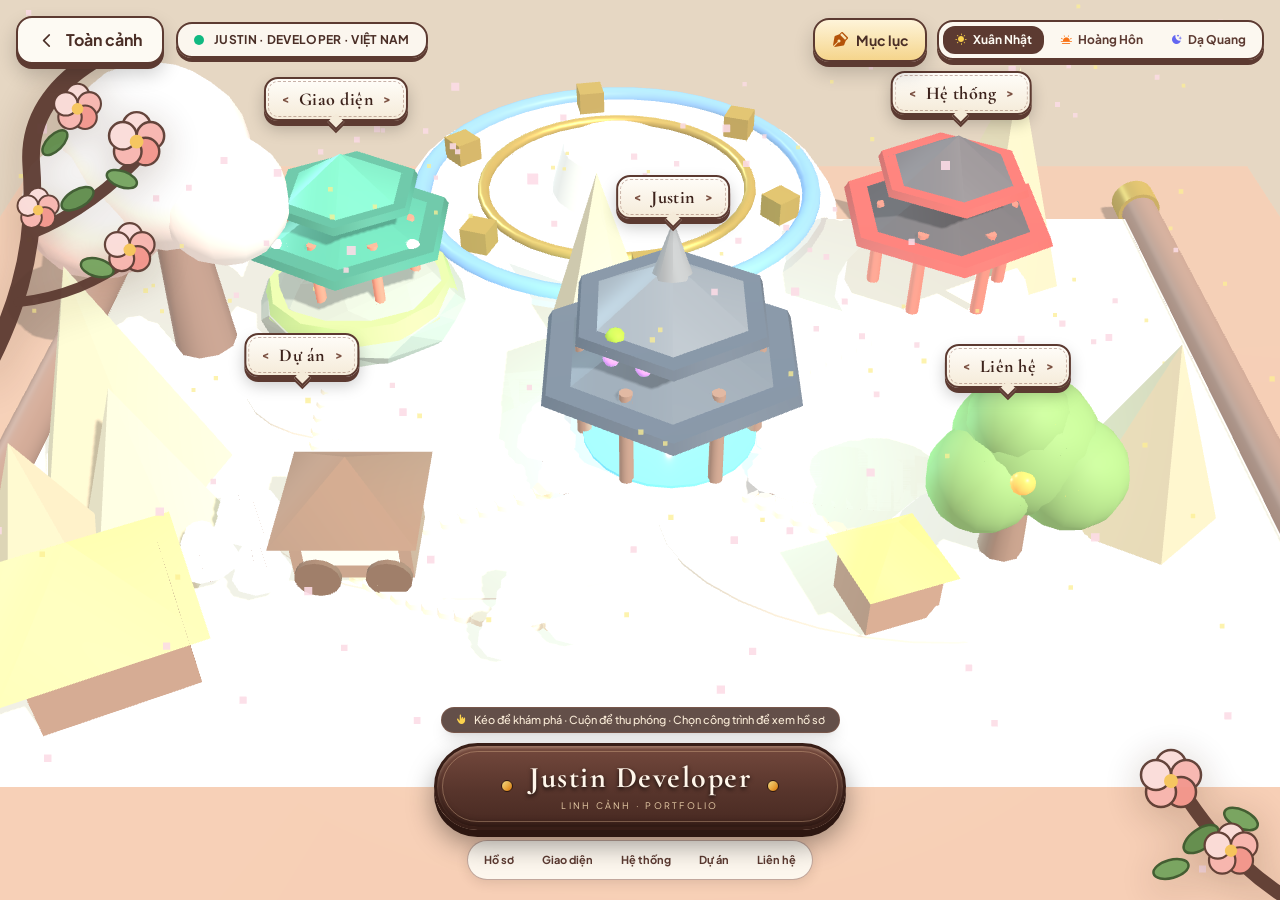
==== index.html @ 421e0e53 "Build interactive oriental 3D portfolio" ====
<!DOCTYPE html>
<html lang="vi">
<head>
    <meta charset="UTF-8">
    <meta name="viewport" content="width=device-width, initial-scale=1.0">
    <title>Justin Developer — Linh Cảnh Portfolio</title>
    <meta name="description" content="Khám phá portfolio Justin Developer qua bản đồ 3D cổ phong: giao diện, hệ thống, dự án và kết nối.">
    <meta name="theme-color" content="#e6d7c3">
    <meta property="og:title" content="Justin Developer — Linh Cảnh Portfolio">
    <meta property="og:description" content="Một thế giới nhỏ. Những ý tưởng lớn. Khám phá dự án của Justin qua không gian 3D tương tác.">
    <meta property="og:type" content="website">
    <link rel="icon" href="/favicon.svg" type="image/svg+xml">
    <link rel="stylesheet" href="/assets/utilities.css">
    <script src="/assets/vendor/three.min.js" defer></script>
    <!-- Google Fonts -->
    <link href="https://fonts.googleapis.com/css2?family=Cormorant+Garamond:ital,wght@0,600;0,700;1,600&family=Plus+Jakarta+Sans:wght@400;500;600;700&display=swap" rel="stylesheet">
    <!-- Phosphor Icons -->
    <link rel="stylesheet" href="/assets/vendor/phosphor/bold/style.css">
    <link rel="stylesheet" href="/assets/vendor/phosphor/fill/style.css">

    <link rel="stylesheet" href="/assets/portfolio.css">
</head>
<body class="relative select-none overflow-hidden">

    <!-- 1. THREE.JS 3D DIORAMA CANVAS -->
    <div id="canvas-container" aria-label="Bản đồ portfolio 3D của Justin"></div>
    <div id="scene-status" role="status">Đang mở cuộn hành trình…</div>
    <noscript><div class="fallback-message">Portfolio cần JavaScript để mở bản đồ 3D. <a href="https://github.com/neyugn-yuh">Xem dự án của Justin trên GitHub →</a></div></noscript>

    <!-- 2. FOREGROUND ILLUSTRATED FLORAL FRAME CORNERS (Matches Reference Image Framing) -->
    <!-- Left Blossom Tree Foreground Branch -->
    <svg class="corner-vine top-14 -left-4 w-44 md:w-64 h-auto opacity-95" viewBox="0 0 260 360" fill="none" xmlns="http://www.w3.org/2000/svg">
        <!-- Branch -->
        <path d="M-10 340 C30 270, 55 200, 48 110 C45 65, 70 30, 110 5" stroke="#5C3A31" stroke-width="18" stroke-linecap="round"/>
        <path d="M48 180 C85 165, 125 140, 165 95" stroke="#5C3A31" stroke-width="12" stroke-linecap="round"/>
        <path d="M35 250 C80 245, 115 230, 150 205" stroke="#5C3A31" stroke-width="10" stroke-linecap="round"/>
        <!-- Leaves -->
        <ellipse cx="95" cy="145" rx="18" ry="9" transform="rotate(-30 95 145)" fill="#5E8C4A" stroke="#3A582C" stroke-width="2.5"/>
        <ellipse cx="140" cy="125" rx="16" ry="8" transform="rotate(20 140 125)" fill="#73A35D" stroke="#3A582C" stroke-width="2.5"/>
        <ellipse cx="72" cy="88" rx="16" ry="8" transform="rotate(-45 72 88)" fill="#5E8C4A" stroke="#3A582C" stroke-width="2.5"/>
        <ellipse cx="115" cy="215" rx="17" ry="9" transform="rotate(15 115 215)" fill="#73A35D" stroke="#3A582C" stroke-width="2.5"/>
        <!-- Peach/Lotus Blossoms -->
        <g transform="translate(155, 85)">
            <circle cx="0" cy="-14" r="14" fill="#FADCD9" stroke="#5C3A31" stroke-width="2.5"/>
            <circle cx="14" cy="-4" r="14" fill="#F7B5AE" stroke="#5C3A31" stroke-width="2.5"/>
            <circle cx="9" cy="12" r="14" fill="#F2948B" stroke="#5C3A31" stroke-width="2.5"/>
            <circle cx="-9" cy="12" r="14" fill="#F7B5AE" stroke="#5C3A31" stroke-width="2.5"/>
            <circle cx="-14" cy="-4" r="14" fill="#FADCD9" stroke="#5C3A31" stroke-width="2.5"/>
            <circle cx="0" cy="2" r="7" fill="#F6C358"/>
        </g>
        <g transform="translate(95, 52) scale(0.85)">
            <circle cx="0" cy="-14" r="14" fill="#FADCD9" stroke="#5C3A31" stroke-width="2.5"/>
            <circle cx="14" cy="-4" r="14" fill="#F7B5AE" stroke="#5C3A31" stroke-width="2.5"/>
            <circle cx="9" cy="12" r="14" fill="#F2948B" stroke="#5C3A31" stroke-width="2.5"/>
            <circle cx="-9" cy="12" r="14" fill="#F7B5AE" stroke="#5C3A31" stroke-width="2.5"/>
            <circle cx="-14" cy="-4" r="14" fill="#FADCD9" stroke="#5C3A31" stroke-width="2.5"/>
            <circle cx="0" cy="2" r="7" fill="#F6C358"/>
        </g>
        <g transform="translate(148, 195) scale(0.9)">
            <circle cx="0" cy="-14" r="14" fill="#FADCD9" stroke="#5C3A31" stroke-width="2.5"/>
            <circle cx="14" cy="-4" r="14" fill="#F7B5AE" stroke="#5C3A31" stroke-width="2.5"/>
            <circle cx="9" cy="12" r="14" fill="#F2948B" stroke="#5C3A31" stroke-width="2.5"/>
            <circle cx="-9" cy="12" r="14" fill="#F7B5AE" stroke="#5C3A31" stroke-width="2.5"/>
            <circle cx="-14" cy="-4" r="14" fill="#FADCD9" stroke="#5C3A31" stroke-width="2.5"/>
            <circle cx="0" cy="2" r="7" fill="#F6C358"/>
        </g>
        <g transform="translate(55, 155) scale(0.75)">
            <circle cx="0" cy="-14" r="14" fill="#FADCD9" stroke="#5C3A31" stroke-width="2.5"/>
            <circle cx="14" cy="-4" r="14" fill="#F7B5AE" stroke="#5C3A31" stroke-width="2.5"/>
            <circle cx="9" cy="12" r="14" fill="#F2948B" stroke="#5C3A31" stroke-width="2.5"/>
            <circle cx="-9" cy="12" r="14" fill="#F7B5AE" stroke="#5C3A31" stroke-width="2.5"/>
            <circle cx="-14" cy="-4" r="14" fill="#FADCD9" stroke="#5C3A31" stroke-width="2.5"/>
            <circle cx="0" cy="2" r="7" fill="#F6C358"/>
        </g>
    </svg>

    <!-- Bottom Right Blossom Foreground Cluster -->
    <svg class="corner-vine -bottom-6 -right-4 w-44 md:w-60 h-auto opacity-95" viewBox="0 0 240 240" fill="none" xmlns="http://www.w3.org/2000/svg">
        <path d="M240 220 C190 190, 150 150, 110 80" stroke="#5C3A31" stroke-width="14" stroke-linecap="round"/>
        <ellipse cx="145" cy="155" rx="20" ry="10" transform="rotate(-35 145 155)" fill="#5E8C4A" stroke="#3A582C" stroke-width="2.5"/>
        <ellipse cx="185" cy="135" rx="18" ry="9" transform="rotate(25 185 135)" fill="#73A35D" stroke="#3A582C" stroke-width="2.5"/>
        <ellipse cx="115" cy="185" rx="18" ry="9" transform="rotate(-15 115 185)" fill="#73A35D" stroke="#3A582C" stroke-width="2.5"/>
        <g transform="translate(115, 95)">
            <circle cx="0" cy="-14" r="15" fill="#FADCD9" stroke="#5C3A31" stroke-width="2.5"/>
            <circle cx="15" cy="-4" r="15" fill="#F7B5AE" stroke="#5C3A31" stroke-width="2.5"/>
            <circle cx="10" cy="13" r="15" fill="#F2948B" stroke="#5C3A31" stroke-width="2.5"/>
            <circle cx="-10" cy="13" r="15" fill="#F7B5AE" stroke="#5C3A31" stroke-width="2.5"/>
            <circle cx="-15" cy="-4" r="15" fill="#FADCD9" stroke="#5C3A31" stroke-width="2.5"/>
            <circle cx="0" cy="2" r="7" fill="#F6C358"/>
        </g>
        <g transform="translate(175, 165) scale(0.88)">
            <circle cx="0" cy="-14" r="15" fill="#FADCD9" stroke="#5C3A31" stroke-width="2.5"/>
            <circle cx="15" cy="-4" r="15" fill="#F7B5AE" stroke="#5C3A31" stroke-width="2.5"/>
            <circle cx="10" cy="13" r="15" fill="#F2948B" stroke="#5C3A31" stroke-width="2.5"/>
            <circle cx="-10" cy="13" r="15" fill="#F7B5AE" stroke="#5C3A31" stroke-width="2.5"/>
            <circle cx="-15" cy="-4" r="15" fill="#FADCD9" stroke="#5C3A31" stroke-width="2.5"/>
            <circle cx="0" cy="2" r="7" fill="#F6C358"/>
        </g>
    </svg>

    <!-- 3. FLOATING 3D STATION LABELS CONTAINER -->
    <div id="labels-layer" class="fixed inset-0 pointer-events-none z-10"></div>

    <!-- 4. TOP NAVIGATION BAR -->
    <header class="fixed top-4 left-4 right-4 z-20 flex flex-wrap items-center justify-between gap-3 pointer-events-none">
        <!-- Left: "Back / Reset Camera" Button styled like reference image -->
        <div class="flex items-center gap-3 pointer-events-auto">
            <button id="btn-reset-cam" onclick="resetCameraView()" class="group bg-[#fdfaf3] hover:bg-[#fff5e0] text-[#4a2e26] border-[2.5px] border-[#5c3a31] rounded-2xl px-5 py-2.5 font-bold text-sm md:text-base shadow-[0_5px_0_#5c3a31,0_10px_20px_rgba(0,0,0,0.2)] active:translate-y-1 active:shadow-[0_2px_0_#5c3a31] transition-all flex items-center gap-2.5">
                <i class="ph-bold ph-caret-left text-lg group-hover:-translate-x-1 transition-transform"></i>
                <span>Toàn cảnh</span>
            </button>

            <!-- Developer Status Pill -->
            <div class="hidden lg:flex items-center gap-2.5 bg-[#fdfaf3]/90 backdrop-blur-md border-2 border-[#5c3a31] rounded-2xl px-4 py-2 shadow-[0_4px_0_#5c3a31]">
                <span class="w-2.5 h-2.5 rounded-full bg-emerald-500 animate-ping"></span>
                <span class="text-xs font-bold text-[#4a2e26] tracking-wide">JUSTIN · DEVELOPER · VIỆT NAM</span>
            </div>
        </div>

        <!-- Right: Step 1 (SVG Icon Blueprint Showcase) & Step 2 (3D World) + Lighting Switcher -->
        <div class="flex items-center gap-2.5 pointer-events-auto">
            <!-- Mode Switcher: Step 1 (2D SVG Icon Assets) vs Step 2 (3D Interactive Scene) -->
            <button id="btn-svg-drawer" onclick="toggleIconStudioModal(true)" class="bg-gradient-to-b from-[#fef4d9] to-[#f5d58c] hover:from-[#fff9e8] hover:to-[#f8de9e] text-[#4a2e26] border-[2.5px] border-[#5c3a31] rounded-2xl px-4 py-2.5 font-bold text-xs md:text-sm shadow-[0_5px_0_#5c3a31,0_10px_20px_rgba(0,0,0,0.2)] active:translate-y-1 transition-all flex items-center gap-2">
                <i class="ph-fill ph-pen-nib text-amber-700 text-lg"></i>
                <span>Mục lục</span>
            </button>

            <!-- Time of Day / Lighting Peak FX Switcher -->
            <div class="bg-[#fdfaf3]/95 border-[2.5px] border-[#5c3a31] rounded-2xl p-1 shadow-[0_5px_0_#5c3a31] flex items-center gap-1">
                <button onclick="setAtmosphere('day')" id="env-day" class="px-3 py-1.5 rounded-xl text-xs font-bold transition-all bg-[#5c3a31] text-[#fdfaf3] flex items-center gap-1.5" title="Ban Ngày Trong Trẻo">
                    <i class="ph-fill ph-sun text-amber-300"></i>
                    <span class="hidden sm:inline">Xuân Nhật</span>
                </button>
                <button onclick="setAtmosphere('sunset')" id="env-sunset" class="px-3 py-1.5 rounded-xl text-xs font-bold transition-all text-[#5c3a31] hover:bg-[#5c3a31]/10 flex items-center gap-1.5" title="Hoàng Hôn Rực Rỡ">
                    <i class="ph-fill ph-sun-horizon text-orange-500"></i>
                    <span class="hidden sm:inline">Hoàng Hôn</span>
                </button>
                <button onclick="setAtmosphere('night')" id="env-night" class="px-3 py-1.5 rounded-xl text-xs font-bold transition-all text-[#5c3a31] hover:bg-[#5c3a31]/10 flex items-center gap-1.5" title="Đêm Linh Khí & Đèn Lồng">
                    <i class="ph-fill ph-moon-stars text-indigo-500"></i>
                    <span class="hidden sm:inline">Dạ Quang</span>
                </button>
            </div>
        </div>
    </header>

    <!-- 5. BOTTOM WOODEN "PORTFOLIO" PLAQUE & QUICK NAVIGATION -->
    <footer class="fixed bottom-5 left-1/2 -translate-x-1/2 z-20 flex flex-col items-center gap-2.5 pointer-events-none w-full max-w-xl px-4">
        <!-- Quick Helper Hint -->
        <div class="bg-[#3d231c]/80 backdrop-blur-sm text-[#f9ebd7] text-[11px] font-medium px-3.5 py-1 rounded-full border border-[#8c5e4c]/50 flex items-center gap-2 shadow-lg">
            <i class="ph-fill ph-hand-pointing text-amber-300"></i>
            <span>Kéo để khám phá · Cuộn để thu phóng · Chọn công trình để xem hồ sơ</span>
        </div>

        <!-- Iconic Wooden Plaque ("Portfolio" sign from reference image) -->
        <button type="button" onclick="openPortfolioOverview()" class="wooden-plaque pointer-events-auto cursor-pointer px-12 md:px-16 py-3 md:py-3.5 group hover:scale-105 active:scale-95 transition-all duration-300 flex items-center gap-4" aria-label="Giới thiệu Justin Developer">
            <!-- Left Decorative Rivet -->
            <span class="w-3 h-3 rounded-full bg-gradient-to-br from-amber-200 to-amber-600 border border-[#2d1711] shadow-inner"></span>
            <div class="text-center">
                <h1 class="font-serif-oriental text-2xl md:text-3xl font-bold tracking-wider text-[#fff6ea] drop-shadow-[0_2px_2px_rgba(0,0,0,0.8)]">
                    Justin Developer
                </h1>
                <p class="plaque-subtitle">LINH CẢNH · PORTFOLIO</p>
            </div>
            <!-- Right Decorative Rivet -->
            <span class="w-3 h-3 rounded-full bg-gradient-to-br from-amber-200 to-amber-600 border border-[#2d1711] shadow-inner"></span>
        </button>
        <nav id="quick-nav" aria-label="Khám phá portfolio">
            <button type="button" onclick="focusStation('uxui')">Hồ sơ</button>
            <button type="button" onclick="focusStation('visual')">Giao diện</button>
            <button type="button" onclick="focusStation('system')">Hệ thống</button>
            <button type="button" onclick="focusStation('graphic')">Dự án</button>
            <button type="button" onclick="focusStation('contact')">Liên hệ</button>
        </nav>
    </footer>

    <!-- 6. MODAL 1: 2D/SVG ILLUSTRATED ARCHITECTURAL ICON STUDIO ("VẼ HÌNH ICON ĐẠI DIỆN TRƯỚC KHI DỰNG 3D") -->
    <div id="svg-studio-modal" role="dialog" aria-modal="true" aria-label="Mục lục hành trình" class="fixed inset-0 z-40 bg-black/60 backdrop-blur-sm hidden items-center justify-center p-4 md:p-6">
        <div class="parchment-panel rounded-3xl w-full max-w-6xl max-h-[90vh] flex flex-col overflow-hidden animate-fadeIn">
            <!-- Modal Header -->
            <div class="bg-[#5c3a31] text-[#fdfaf3] px-6 py-4 flex items-center justify-between border-b-4 border-[#3d241d]">
                <div class="flex items-center gap-3">
                    <div class="w-10 h-10 rounded-xl bg-amber-400/20 border border-amber-300/40 flex items-center justify-center text-amber-300">
                        <i class="ph-fill ph-compass-tool text-2xl"></i>
                    </div>
                    <div>
                        <span class="text-[11px] uppercase tracking-widest text-amber-300 font-bold">Giai Đoạn 1 • Concept Art & Vector Blueprint</span>
                        <h2 class="font-serif-oriental text-2xl md:text-3xl font-bold">Mục lục hành trình</h2>
                    </div>
                </div>
                <button onclick="toggleIconStudioModal(false)" aria-label="Đóng mục lục" class="w-10 h-10 rounded-xl bg-[#472b23] hover:bg-[#70463b] text-[#fdfaf3] flex items-center justify-center transition-colors">
                    <i class="ph-bold ph-x text-xl"></i>
                </button>
            </div>

            <!-- Modal Body -->
            <div class="p-6 overflow-y-auto custom-scroll space-y-6">
                <div class="bg-[#ede0c9] border-2 border-[#87594a]/40 rounded-2xl p-4 flex flex-col md:flex-row items-center justify-between gap-4">
                    <div class="space-y-1">
                        <h3 class="font-bold text-[#4a2e26] text-base flex items-center gap-2">
                            <i class="ph-fill ph-sparkle text-amber-600"></i>
                            Mỗi công trình, một câu chuyện
                        </h3>
                        <p class="text-xs md:text-sm text-[#6b483d]">
                            Ghé thủy các để gặp Justin, dạo đình ngọc để khám phá giao diện, thăm hắc điện để tìm hiểu hệ thống. Dự án đang chờ ở xưởng gỗ, lời chào gửi dưới tán kim quất.
                        </p>
                    </div>
                    <button onclick="toggleIconStudioModal(false)" class="shrink-0 bg-[#5c3a31] hover:bg-[#472b23] text-amber-200 px-5 py-2.5 rounded-xl font-bold text-xs md:text-sm shadow-md transition-all flex items-center gap-2">
                        <i class="ph-fill ph-cube"></i>
                        <span>Trở về bản đồ</span>
                    </button>
                </div>

                <!-- Grid of 6 Custom Illustrated SVG Architectural Icons -->
                <div id="svg-icons-grid" class="grid grid-cols-1 md:grid-cols-2 lg:grid-cols-3 gap-5">
                    <!-- Populated via JS with rich bespoke multi-layered SVG artwork -->
                </div>
            </div>
        </div>
    </div>

    <!-- 7. MODAL 2: STATION DETAIL DRAWER (OPENED WHEN CLICKING A 3D BUILDING OR LABEL) -->
    <div id="station-detail-modal" role="dialog" aria-modal="true" aria-labelledby="detail-title" class="fixed inset-y-4 right-4 z-30 w-full max-w-lg pointer-events-none hidden flex-col justify-center">
        <div class="parchment-panel rounded-3xl pointer-events-auto max-h-[92vh] flex flex-col overflow-hidden shadow-2xl mx-2 md:mx-0">
            <!-- Station Header -->
            <div class="bg-[#5c3a31] text-[#fdfaf3] px-6 py-4 flex items-center justify-between border-b-4 border-[#3d241d]">
                <div class="flex items-center gap-3">
                    <span id="detail-badge" class="px-2.5 py-1 rounded-lg bg-amber-400/20 border border-amber-300/40 text-amber-200 text-xs font-bold">
                        TRẠM 01
                    </span>
                    <h2 id="detail-title" class="font-serif-oriental text-2xl font-bold tracking-wide">UX/UI & Frontend</h2>
                </div>
                <button onclick="closeStationDetail()" class="w-9 h-9 rounded-xl bg-[#472b23] hover:bg-[#70463b] text-[#fdfaf3] flex items-center justify-center transition-colors" title="Đóng và trở về toàn cảnh">
                    <i class="ph-bold ph-x text-lg"></i>
                </button>
            </div>

            <!-- Station Content -->
            <div id="detail-body" class="p-6 overflow-y-auto custom-scroll space-y-5 text-[#4a2e26]">
                <!-- Dynamically injected with SVG Icon Preview + Dev Projects + Skills + Live Interactive Demo -->
            </div>

            <!-- Station Footer Navigation -->
            <div class="bg-[#ece0cb] px-6 py-3.5 border-t-2 border-[#5c3a31]/20 flex items-center justify-between">
                <button onclick="navigateStation(-1)" class="px-3.5 py-2 rounded-xl bg-[#fdfaf3] hover:bg-amber-100 border-2 border-[#5c3a31] text-xs font-bold text-[#4a2e26] flex items-center gap-1.5 shadow-[0_3px_0_#5c3a31] active:translate-y-0.5">
                    <i class="ph-bold ph-arrow-left"></i>
                    <span>Trạm Trước</span>
                </button>
                <button onclick="resetCameraView()" class="text-xs font-bold text-[#6e473b] hover:text-[#3d241d] underline">
                    Thu nhỏ Camera
                </button>
                <button onclick="navigateStation(1)" class="px-3.5 py-2 rounded-xl bg-[#fdfaf3] hover:bg-amber-100 border-2 border-[#5c3a31] text-xs font-bold text-[#4a2e26] flex items-center gap-1.5 shadow-[0_3px_0_#5c3a31] active:translate-y-0.5">
                    <span>Trạm Tiếp</span>
                    <i class="ph-bold ph-arrow-right"></i>
                </button>
            </div>
        </div>
    </div>

    <script src="/assets/portfolio.js" defer></script>
</body>
</html>
---- assets/utilities.css ----
*,::backdrop,:after,:before{--tw-border-spacing-x:0;--tw-border-spacing-y:0;--tw-translate-x:0;--tw-translate-y:0;--tw-rotate:0;--tw-skew-x:0;--tw-skew-y:0;--tw-scale-x:1;--tw-scale-y:1;--tw-pan-x: ;--tw-pan-y: ;--tw-pinch-zoom: ;--tw-scroll-snap-strictness:proximity;--tw-gradient-from-position: ;--tw-gradient-via-position: ;--tw-gradient-to-position: ;--tw-ordinal: ;--tw-slashed-zero: ;--tw-numeric-figure: ;--tw-numeric-spacing: ;--tw-numeric-fraction: ;--tw-ring-inset: ;--tw-ring-offset-width:0px;--tw-ring-offset-color:#fff;--tw-ring-color:#3b82f680;--tw-ring-offset-shadow:0 0 #0000;--tw-ring-shadow:0 0 #0000;--tw-shadow:0 0 #0000;--tw-shadow-colored:0 0 #0000;--tw-blur: ;--tw-brightness: ;--tw-contrast: ;--tw-grayscale: ;--tw-hue-rotate: ;--tw-invert: ;--tw-saturate: ;--tw-sepia: ;--tw-drop-shadow: ;--tw-backdrop-blur: ;--tw-backdrop-brightness: ;--tw-backdrop-contrast: ;--tw-backdrop-grayscale: ;--tw-backdrop-hue-rotate: ;--tw-backdrop-invert: ;--tw-backdrop-opacity: ;--tw-backdrop-saturate: ;--tw-backdrop-sepia: ;--tw-contain-size: ;--tw-contain-layout: ;--tw-contain-paint: ;--tw-contain-style: }/*! tailwindcss v3.4.19 | MIT License | https://tailwindcss.com*/*,:after,:before{box-sizing:border-box;border:0 solid #e5e7eb}:after,:before{--tw-content:""}:host,html{line-height:1.5;-webkit-text-size-adjust:100%;-moz-tab-size:4;-o-tab-size:4;tab-size:4;font-family:ui-sans-serif,system-ui,sans-serif,Apple Color Emoji,Segoe UI Emoji,Segoe UI Symbol,Noto Color Emoji;font-feature-settings:normal;font-variation-settings:normal;-webkit-tap-highlight-color:transparent}body{margin:0;line-height:inherit}hr{height:0;color:inherit;border-top-width:1px}abbr:where([title]){-webkit-text-decoration:underline dotted;text-decoration:underline dotted}h1,h2,h3,h4,h5,h6{font-size:inherit;font-weight:inherit}a{color:inherit;text-decoration:inherit}b,strong{font-weight:bolder}code,kbd,pre,samp{font-family:ui-monospace,SFMono-Regular,Menlo,Monaco,Consolas,Liberation Mono,Courier New,monospace;font-feature-settings:normal;font-variation-settings:normal;font-size:1em}small{font-size:80%}sub,sup{font-size:75%;line-height:0;position:relative;vertical-align:initial}sub{bottom:-.25em}sup{top:-.5em}table{text-indent:0;border-color:inherit;border-collapse:collapse}button,input,optgroup,select,textarea{font-family:inherit;font-feature-settings:inherit;font-variation-settings:inherit;font-size:100%;font-weight:inherit;line-height:inherit;letter-spacing:inherit;color:inherit;margin:0;padding:0}button,select{text-transform:none}button,input:where([type=button]),input:where([type=reset]),input:where([type=submit]){-webkit-appearance:button;background-color:initial;background-image:none}:-moz-focusring{outline:auto}:-moz-ui-invalid{box-shadow:none}progress{vertical-align:initial}::-webkit-inner-spin-button,::-webkit-outer-spin-button{height:auto}[type=search]{-webkit-appearance:textfield;outline-offset:-2px}::-webkit-search-decoration{-webkit-appearance:none}::-webkit-file-upload-button{-webkit-appearance:button;font:inherit}summary{display:list-item}blockquote,dd,dl,figure,h1,h2,h3,h4,h5,h6,hr,p,pre{margin:0}fieldset{margin:0}fieldset,legend{padding:0}menu,ol,ul{list-style:none;margin:0;padding:0}dialog{padding:0}textarea{resize:vertical}input::-moz-placeholder,textarea::-moz-placeholder{opacity:1;color:#9ca3af}input::placeholder,textarea::placeholder{opacity:1;color:#9ca3af}[role=button],button{cursor:pointer}:disabled{cursor:default}audio,canvas,embed,iframe,img,object,svg,video{display:block;vertical-align:middle}img,video{max-width:100%;height:auto}[hidden]:where(:not([hidden=until-found])){display:none}.\!container{width:100%!important}.container{width:100%}@media (min-width:640px){.\!container{max-width:640px!important}.container{max-width:640px}}@media (min-width:768px){.\!container{max-width:768px!important}.container{max-width:768px}}@media (min-width:1024px){.\!container{max-width:1024px!important}.container{max-width:1024px}}@media (min-width:1280px){.\!container{max-width:1280px!important}.container{max-width:1280px}}@media (min-width:1536px){.\!container{max-width:1536px!important}.container{max-width:1536px}}.pointer-events-none{pointer-events:none}.pointer-events-auto{pointer-events:auto}.visible{visibility:visible}.fixed{position:fixed}.relative{position:relative}.inset-0{inset:0}.inset-y-4{top:1rem;bottom:1rem}.-bottom-6{bottom:-1.5rem}.-left-4{left:-1rem}.-right-4{right:-1rem}.bottom-5{bottom:1.25rem}.left-1\/2{left:50%}.left-4{left:1rem}.right-4{right:1rem}.top-14{top:3.5rem}.top-4{top:1rem}.z-10{z-index:10}.z-20{z-index:20}.z-30{z-index:30}.z-40{z-index:40}.mx-2{margin-left:.5rem;margin-right:.5rem}.my-2{margin-top:.5rem}.mb-2,.my-2{margin-bottom:.5rem}.mb-2\.5{margin-bottom:.625rem}.mt-1{margin-top:.25rem}.mt-2{margin-top:.5rem}.mt-4{margin-top:1rem}.flex{display:flex}.inline-flex{display:inline-flex}.grid{display:grid}.hidden{display:none}.h-10{height:2.5rem}.h-2\.5{height:.625rem}.h-3{height:.75rem}.h-32{height:8rem}.h-44{height:11rem}.h-9{height:2.25rem}.h-auto{height:auto}.max-h-\[90vh\]{max-height:90vh}.max-h-\[92vh\]{max-height:92vh}.w-10{width:2.5rem}.w-2\.5{width:.625rem}.w-3{width:.75rem}.w-32{width:8rem}.w-44{width:11rem}.w-9{width:2.25rem}.w-full{width:100%}.max-w-6xl{max-width:72rem}.max-w-lg{max-width:32rem}.max-w-xl{max-width:36rem}.shrink-0{flex-shrink:0}.-translate-x-1\/2{--tw-translate-x:-50%}.-translate-x-1\/2,.transform{transform:translate(var(--tw-translate-x),var(--tw-translate-y)) rotate(var(--tw-rotate)) skewX(var(--tw-skew-x)) skewY(var(--tw-skew-y)) scaleX(var(--tw-scale-x)) scaleY(var(--tw-scale-y))}@keyframes ping{75%,to{transform:scale(2);opacity:0}}.animate-ping{animation:ping 1s cubic-bezier(0,0,.2,1) infinite}.cursor-pointer{cursor:pointer}.select-none{-webkit-user-select:none;-moz-user-select:none;user-select:none}.resize{resize:both}.grid-cols-1{grid-template-columns:repeat(1,minmax(0,1fr))}.grid-cols-3{grid-template-columns:repeat(3,minmax(0,1fr))}.flex-col{flex-direction:column}.flex-wrap{flex-wrap:wrap}.items-center{align-items:center}.justify-center{justify-content:center}.justify-between{justify-content:space-between}.gap-1{gap:.25rem}.gap-1\.5{gap:.375rem}.gap-2{gap:.5rem}.gap-2\.5{gap:.625rem}.gap-3{gap:.75rem}.gap-4{gap:1rem}.gap-5{gap:1.25rem}.space-y-1>:not([hidden])~:not([hidden]){--tw-space-y-reverse:0;margin-top:calc(.25rem*(1 - var(--tw-space-y-reverse)));margin-bottom:calc(.25rem*var(--tw-space-y-reverse))}.space-y-1\.5>:not([hidden])~:not([hidden]){--tw-space-y-reverse:0;margin-top:calc(.375rem*(1 - var(--tw-space-y-reverse)));margin-bottom:calc(.375rem*var(--tw-space-y-reverse))}.space-y-2>:not([hidden])~:not([hidden]){--tw-space-y-reverse:0;margin-top:calc(.5rem*(1 - var(--tw-space-y-reverse)));margin-bottom:calc(.5rem*var(--tw-space-y-reverse))}.space-y-3>:not([hidden])~:not([hidden]){--tw-space-y-reverse:0;margin-top:calc(.75rem*(1 - var(--tw-space-y-reverse)));margin-bottom:calc(.75rem*var(--tw-space-y-reverse))}.space-y-5>:not([hidden])~:not([hidden]){--tw-space-y-reverse:0;margin-top:calc(1.25rem*(1 - var(--tw-space-y-reverse)));margin-bottom:calc(1.25rem*var(--tw-space-y-reverse))}.space-y-6>:not([hidden])~:not([hidden]){--tw-space-y-reverse:0;margin-top:calc(1.5rem*(1 - var(--tw-space-y-reverse)));margin-bottom:calc(1.5rem*var(--tw-space-y-reverse))}.overflow-hidden{overflow:hidden}.overflow-y-auto{overflow-y:auto}.rounded{border-radius:.25rem}.rounded-2xl{border-radius:1rem}.rounded-3xl{border-radius:1.5rem}.rounded-full{border-radius:9999px}.rounded-lg{border-radius:.5rem}.rounded-md{border-radius:.375rem}.rounded-xl{border-radius:.75rem}.border{border-width:1px}.border-2{border-width:2px}.border-\[2\.5px\]{border-width:2.5px}.border-b-4{border-bottom-width:4px}.border-t{border-top-width:1px}.border-t-2{border-top-width:2px}.border-\[\#2d1711\]{--tw-border-opacity:1;border-color:rgb(45 23 17/var(--tw-border-opacity,1))}.border-\[\#3d241d\]{--tw-border-opacity:1;border-color:rgb(61 36 29/var(--tw-border-opacity,1))}.border-\[\#5c3a31\]{--tw-border-opacity:1;border-color:rgb(92 58 49/var(--tw-border-opacity,1))}.border-\[\#5c3a31\]\/15{border-color:#5c3a3126}.border-\[\#5c3a31\]\/20{border-color:#5c3a3133}.border-\[\#5c3a31\]\/25{border-color:#5c3a3140}.border-\[\#5c3a31\]\/30{border-color:#5c3a314d}.border-\[\#87594a\]\/40{border-color:#87594a66}.border-\[\#8c5e4c\]\/50{border-color:#8c5e4c80}.border-amber-300\/40{border-color:#fcd34d66}.bg-\[\#3d231c\]\/80{background-color:#3d231ccc}.bg-\[\#472b23\]{--tw-bg-opacity:1;background-color:rgb(71 43 35/var(--tw-bg-opacity,1))}.bg-\[\#5c3a31\]{--tw-bg-opacity:1;background-color:rgb(92 58 49/var(--tw-bg-opacity,1))}.bg-\[\#ece0cb\]{--tw-bg-opacity:1;background-color:rgb(236 224 203/var(--tw-bg-opacity,1))}.bg-\[\#ede0c9\]{--tw-bg-opacity:1;background-color:rgb(237 224 201/var(--tw-bg-opacity,1))}.bg-\[\#fdfaf3\]{--tw-bg-opacity:1;background-color:rgb(253 250 243/var(--tw-bg-opacity,1))}.bg-\[\#fdfaf3\]\/90{background-color:#fdfaf3e6}.bg-\[\#fdfaf3\]\/95{background-color:#fdfaf3f2}.bg-amber-100{--tw-bg-opacity:1;background-color:rgb(254 243 199/var(--tw-bg-opacity,1))}.bg-amber-200\/70{background-color:#fde68ab3}.bg-amber-400\/20{background-color:#fbbf2433}.bg-black\/60{background-color:#0009}.bg-emerald-500{--tw-bg-opacity:1;background-color:rgb(16 185 129/var(--tw-bg-opacity,1))}.bg-gradient-to-b{background-image:linear-gradient(to bottom,var(--tw-gradient-stops))}.bg-gradient-to-br{background-image:linear-gradient(to bottom right,var(--tw-gradient-stops))}.from-\[\#f4e8d1\]{--tw-gradient-from:#f4e8d1 var(--tw-gradient-from-position);--tw-gradient-to:#f4e8d100 var(--tw-gradient-to-position);--tw-gradient-stops:var(--tw-gradient-from),var(--tw-gradient-to)}.from-\[\#f5ead6\]{--tw-gradient-from:#f5ead6 var(--tw-gradient-from-position);--tw-gradient-to:#f5ead600 var(--tw-gradient-to-position);--tw-gradient-stops:var(--tw-gradient-from),var(--tw-gradient-to)}.from-\[\#fef4d9\]{--tw-gradient-from:#fef4d9 var(--tw-gradient-from-position);--tw-gradient-to:#fef4d900 var(--tw-gradient-to-position);--tw-gradient-stops:var(--tw-gradient-from),var(--tw-gradient-to)}.from-amber-200{--tw-gradient-from:#fde68a var(--tw-gradient-from-position);--tw-gradient-to:#fde68a00 var(--tw-gradient-to-position);--tw-gradient-stops:var(--tw-gradient-from),var(--tw-gradient-to)}.to-\[\#e7d4b5\]{--tw-gradient-to:#e7d4b5 var(--tw-gradient-to-position)}.to-\[\#e9dac0\]{--tw-gradient-to:#e9dac0 var(--tw-gradient-to-position)}.to-\[\#f5d58c\]{--tw-gradient-to:#f5d58c var(--tw-gradient-to-position)}.to-amber-600{--tw-gradient-to:#d97706 var(--tw-gradient-to-position)}.p-1{padding:.25rem}.p-2{padding:.5rem}.p-3{padding:.75rem}.p-4{padding:1rem}.p-6{padding:1.5rem}.px-12{padding-left:3rem;padding-right:3rem}.px-2{padding-left:.5rem;padding-right:.5rem}.px-2\.5{padding-left:.625rem;padding-right:.625rem}.px-3{padding-left:.75rem;padding-right:.75rem}.px-3\.5{padding-left:.875rem;padding-right:.875rem}.px-4{padding-left:1rem;padding-right:1rem}.px-5{padding-left:1.25rem;padding-right:1.25rem}.px-6{padding-left:1.5rem;padding-right:1.5rem}.py-0\.5{padding-top:.125rem;padding-bottom:.125rem}.py-1{padding-top:.25rem;padding-bottom:.25rem}.py-1\.5{padding-top:.375rem;padding-bottom:.375rem}.py-2{padding-top:.5rem;padding-bottom:.5rem}.py-2\.5{padding-top:.625rem;padding-bottom:.625rem}.py-3{padding-top:.75rem;padding-bottom:.75rem}.py-3\.5{padding-top:.875rem;padding-bottom:.875rem}.py-4{padding-top:1rem;padding-bottom:1rem}.pt-1{padding-top:.25rem}.pt-3{padding-top:.75rem}.text-center{text-align:center}.text-2xl{font-size:1.5rem;line-height:2rem}.text-\[10px\]{font-size:10px}.text-\[11px\]{font-size:11px}.text-base{font-size:1rem;line-height:1.5rem}.text-lg{font-size:1.125rem;line-height:1.75rem}.text-sm{font-size:.875rem;line-height:1.25rem}.text-xl{font-size:1.25rem;line-height:1.75rem}.text-xs{font-size:.75rem;line-height:1rem}.font-bold{font-weight:700}.font-medium{font-weight:500}.font-semibold{font-weight:600}.uppercase{text-transform:uppercase}.leading-relaxed{line-height:1.625}.tracking-wide{letter-spacing:.025em}.tracking-wider{letter-spacing:.05em}.tracking-widest{letter-spacing:.1em}.text-\[\#3d231c\]{--tw-text-opacity:1;color:rgb(61 35 28/var(--tw-text-opacity,1))}.text-\[\#4a2e26\]{--tw-text-opacity:1;color:rgb(74 46 38/var(--tw-text-opacity,1))}.text-\[\#5c3a31\]{--tw-text-opacity:1;color:rgb(92 58 49/var(--tw-text-opacity,1))}.text-\[\#6b483d\]{--tw-text-opacity:1;color:rgb(107 72 61/var(--tw-text-opacity,1))}.text-\[\#6e473b\]{--tw-text-opacity:1;color:rgb(110 71 59/var(--tw-text-opacity,1))}.text-\[\#7c5243\]{--tw-text-opacity:1;color:rgb(124 82 67/var(--tw-text-opacity,1))}.text-\[\#f9ebd7\]{--tw-text-opacity:1;color:rgb(249 235 215/var(--tw-text-opacity,1))}.text-\[\#fdfaf3\]{--tw-text-opacity:1;color:rgb(253 250 243/var(--tw-text-opacity,1))}.text-\[\#fff6ea\]{--tw-text-opacity:1;color:rgb(255 246 234/var(--tw-text-opacity,1))}.text-amber-200{--tw-text-opacity:1;color:rgb(253 230 138/var(--tw-text-opacity,1))}.text-amber-300{--tw-text-opacity:1;color:rgb(252 211 77/var(--tw-text-opacity,1))}.text-amber-600{--tw-text-opacity:1;color:rgb(217 119 6/var(--tw-text-opacity,1))}.text-amber-700{--tw-text-opacity:1;color:rgb(180 83 9/var(--tw-text-opacity,1))}.text-amber-800{--tw-text-opacity:1;color:rgb(146 64 14/var(--tw-text-opacity,1))}.text-emerald-700{--tw-text-opacity:1;color:rgb(4 120 87/var(--tw-text-opacity,1))}.text-indigo-500{--tw-text-opacity:1;color:rgb(99 102 241/var(--tw-text-opacity,1))}.text-orange-500{--tw-text-opacity:1;color:rgb(249 115 22/var(--tw-text-opacity,1))}.underline{text-decoration-line:underline}.opacity-95{opacity:.95}.shadow{--tw-shadow:0 1px 3px 0 #0000001a,0 1px 2px -1px #0000001a;--tw-shadow-colored:0 1px 3px 0 var(--tw-shadow-color),0 1px 2px -1px var(--tw-shadow-color)}.shadow,.shadow-2xl{box-shadow:var(--tw-ring-offset-shadow,0 0 #0000),var(--tw-ring-shadow,0 0 #0000),var(--tw-shadow)}.shadow-2xl{--tw-shadow:0 25px 50px -12px #00000040;--tw-shadow-colored:0 25px 50px -12px var(--tw-shadow-color)}.shadow-\[0_3px_0_\#5c3a31\]{--tw-shadow:0 3px 0 #5c3a31;--tw-shadow-colored:0 3px 0 var(--tw-shadow-color)}.shadow-\[0_3px_0_\#5c3a31\],.shadow-\[0_4px_0_\#5c3a31\]{box-shadow:var(--tw-ring-offset-shadow,0 0 #0000),var(--tw-ring-shadow,0 0 #0000),var(--tw-shadow)}.shadow-\[0_4px_0_\#5c3a31\]{--tw-shadow:0 4px 0 #5c3a31;--tw-shadow-colored:0 4px 0 var(--tw-shadow-color)}.shadow-\[0_5px_0_\#5c3a31\2c 0_10px_20px_rgba\(0\2c 0\2c 0\2c 0\.2\)\]{--tw-shadow:0 5px 0 #5c3a31,0 10px 20px #0003;--tw-shadow-colored:0 5px 0 var(--tw-shadow-color),0 10px 20px var(--tw-shadow-color);box-shadow:var(--tw-ring-offset-shadow,0 0 #0000),var(--tw-ring-shadow,0 0 #0000),var(--tw-shadow)}.shadow-\[0_5px_0_\#5c3a31\]{--tw-shadow:0 5px 0 #5c3a31;--tw-shadow-colored:0 5px 0 var(--tw-shadow-color)}.shadow-\[0_5px_0_\#5c3a31\],.shadow-\[0_6px_0_\#5c3a31\]{box-shadow:var(--tw-ring-offset-shadow,0 0 #0000),var(--tw-ring-shadow,0 0 #0000),var(--tw-shadow)}.shadow-\[0_6px_0_\#5c3a31\]{--tw-shadow:0 6px 0 #5c3a31;--tw-shadow-colored:0 6px 0 var(--tw-shadow-color)}.shadow-inner{--tw-shadow:inset 0 2px 4px 0 #0000000d;--tw-shadow-colored:inset 0 2px 4px 0 var(--tw-shadow-color)}.shadow-inner,.shadow-lg{box-shadow:var(--tw-ring-offset-shadow,0 0 #0000),var(--tw-ring-shadow,0 0 #0000),var(--tw-shadow)}.shadow-lg{--tw-shadow:0 10px 15px -3px #0000001a,0 4px 6px -4px #0000001a;--tw-shadow-colored:0 10px 15px -3px var(--tw-shadow-color),0 4px 6px -4px var(--tw-shadow-color)}.shadow-md{--tw-shadow:0 4px 6px -1px #0000001a,0 2px 4px -2px #0000001a;--tw-shadow-colored:0 4px 6px -1px var(--tw-shadow-color),0 2px 4px -2px var(--tw-shadow-color);box-shadow:var(--tw-ring-offset-shadow,0 0 #0000),var(--tw-ring-shadow,0 0 #0000),var(--tw-shadow)}.ring{--tw-ring-offset-shadow:var(--tw-ring-inset) 0 0 0 var(--tw-ring-offset-width) var(--tw-ring-offset-color);--tw-ring-shadow:var(--tw-ring-inset) 0 0 0 calc(3px + var(--tw-ring-offset-width)) var(--tw-ring-color);box-shadow:var(--tw-ring-offset-shadow),var(--tw-ring-shadow),var(--tw-shadow,0 0 #0000)}.drop-shadow-\[0_2px_2px_rgba\(0\2c 0\2c 0\2c 0\.8\)\]{--tw-drop-shadow:drop-shadow(0 2px 2px #000c)}.drop-shadow-\[0_2px_2px_rgba\(0\2c 0\2c 0\2c 0\.8\)\],.drop-shadow-md{filter:var(--tw-blur) var(--tw-brightness) var(--tw-contrast) var(--tw-grayscale) var(--tw-hue-rotate) var(--tw-invert) var(--tw-saturate) var(--tw-sepia) var(--tw-drop-shadow)}.drop-shadow-md{--tw-drop-shadow:drop-shadow(0 4px 3px #00000012) drop-shadow(0 2px 2px #0000000f)}.backdrop-blur-md{--tw-backdrop-blur:blur(12px)}.backdrop-blur-md,.backdrop-blur-sm{-webkit-backdrop-filter:var(--tw-backdrop-blur) var(--tw-backdrop-brightness) var(--tw-backdrop-contrast) var(--tw-backdrop-grayscale) var(--tw-backdrop-hue-rotate) var(--tw-backdrop-invert) var(--tw-backdrop-opacity) var(--tw-backdrop-saturate) var(--tw-backdrop-sepia);backdrop-filter:var(--tw-backdrop-blur) var(--tw-backdrop-brightness) var(--tw-backdrop-contrast) var(--tw-backdrop-grayscale) var(--tw-backdrop-hue-rotate) var(--tw-backdrop-invert) var(--tw-backdrop-opacity) var(--tw-backdrop-saturate) var(--tw-backdrop-sepia)}.backdrop-blur-sm{--tw-backdrop-blur:blur(4px)}.transition-all{transition-property:all;transition-timing-function:cubic-bezier(.4,0,.2,1);transition-duration:.15s}.transition-colors{transition-property:color,background-color,border-color,text-decoration-color,fill,stroke;transition-timing-function:cubic-bezier(.4,0,.2,1);transition-duration:.15s}.transition-transform{transition-property:transform;transition-timing-function:cubic-bezier(.4,0,.2,1);transition-duration:.15s}.duration-300{transition-duration:.3s}.hover\:-translate-y-1:hover{--tw-translate-y:-0.25rem}.hover\:-translate-y-1:hover,.hover\:scale-105:hover{transform:translate(var(--tw-translate-x),var(--tw-translate-y)) rotate(var(--tw-rotate)) skewX(var(--tw-skew-x)) skewY(var(--tw-skew-y)) scaleX(var(--tw-scale-x)) scaleY(var(--tw-scale-y))}.hover\:scale-105:hover{--tw-scale-x:1.05;--tw-scale-y:1.05}.hover\:border-\[\#5c3a31\]:hover{--tw-border-opacity:1;border-color:rgb(92 58 49/var(--tw-border-opacity,1))}.hover\:bg-\[\#3d241d\]:hover{--tw-bg-opacity:1;background-color:rgb(61 36 29/var(--tw-bg-opacity,1))}.hover\:bg-\[\#472b23\]:hover{--tw-bg-opacity:1;background-color:rgb(71 43 35/var(--tw-bg-opacity,1))}.hover\:bg-\[\#5c3a31\]\/10:hover{background-color:#5c3a311a}.hover\:bg-\[\#70463b\]:hover{--tw-bg-opacity:1;background-color:rgb(112 70 59/var(--tw-bg-opacity,1))}.hover\:bg-\[\#fff5e0\]:hover{--tw-bg-opacity:1;background-color:rgb(255 245 224/var(--tw-bg-opacity,1))}.hover\:bg-amber-100:hover{--tw-bg-opacity:1;background-color:rgb(254 243 199/var(--tw-bg-opacity,1))}.hover\:from-\[\#fff9e8\]:hover{--tw-gradient-from:#fff9e8 var(--tw-gradient-from-position);--tw-gradient-to:#fff9e800 var(--tw-gradient-to-position);--tw-gradient-stops:var(--tw-gradient-from),var(--tw-gradient-to)}.hover\:to-\[\#f8de9e\]:hover{--tw-gradient-to:#f8de9e var(--tw-gradient-to-position)}.hover\:text-\[\#3d241d\]:hover{--tw-text-opacity:1;color:rgb(61 36 29/var(--tw-text-opacity,1))}.active\:translate-y-0\.5:active{--tw-translate-y:0.125rem}.active\:translate-y-0\.5:active,.active\:translate-y-1:active{transform:translate(var(--tw-translate-x),var(--tw-translate-y)) rotate(var(--tw-rotate)) skewX(var(--tw-skew-x)) skewY(var(--tw-skew-y)) scaleX(var(--tw-scale-x)) scaleY(var(--tw-scale-y))}.active\:translate-y-1:active{--tw-translate-y:0.25rem}.active\:scale-95:active{--tw-scale-x:.95;--tw-scale-y:.95;transform:translate(var(--tw-translate-x),var(--tw-translate-y)) rotate(var(--tw-rotate)) skewX(var(--tw-skew-x)) skewY(var(--tw-skew-y)) scaleX(var(--tw-scale-x)) scaleY(var(--tw-scale-y))}.active\:shadow-\[0_2px_0_\#5c3a31\]:active{--tw-shadow:0 2px 0 #5c3a31;--tw-shadow-colored:0 2px 0 var(--tw-shadow-color);box-shadow:var(--tw-ring-offset-shadow,0 0 #0000),var(--tw-ring-shadow,0 0 #0000),var(--tw-shadow)}.group:hover .group-hover\:-translate-x-1{--tw-translate-x:-0.25rem;transform:translate(var(--tw-translate-x),var(--tw-translate-y)) rotate(var(--tw-rotate)) skewX(var(--tw-skew-x)) skewY(var(--tw-skew-y)) scaleX(var(--tw-scale-x)) scaleY(var(--tw-scale-y))}@media (min-width:640px){.sm\:inline{display:inline}.sm\:flex-row{flex-direction:row}}@media (min-width:768px){.md\:mx-0{margin-left:0;margin-right:0}.md\:w-60{width:15rem}.md\:w-64{width:16rem}.md\:grid-cols-2{grid-template-columns:repeat(2,minmax(0,1fr))}.md\:flex-row{flex-direction:row}.md\:p-6{padding:1.5rem}.md\:px-16{padding-left:4rem;padding-right:4rem}.md\:py-3\.5{padding-top:.875rem;padding-bottom:.875rem}.md\:text-3xl{font-size:1.875rem;line-height:2.25rem}.md\:text-base{font-size:1rem;line-height:1.5rem}.md\:text-lg{font-size:1.125rem;line-height:1.75rem}.md\:text-sm{font-size:.875rem;line-height:1.25rem}}@media (min-width:1024px){.lg\:flex{display:flex}.lg\:grid-cols-3{grid-template-columns:repeat(3,minmax(0,1fr))}}
---- assets/vendor/phosphor/bold/style.css ----
@font-face {
  font-family: "Phosphor-Bold";
  src:
    url("./Phosphor-Bold.woff2") format("woff2"),
    url("./Phosphor-Bold.woff") format("woff"),
    url("./Phosphor-Bold.ttf") format("truetype"),
    url("./Phosphor-Bold.svg#Phosphor-Bold") format("svg");
  font-weight: normal;
  font-style: normal;
  font-display: block;
}

.ph-bold {
  /* use !important to prevent issues with browser extensions that change fonts */
  font-family: "Phosphor-Bold" !important;
  speak: never;
  font-style: normal;
  font-weight: normal;
  font-variant: normal;
  text-transform: none;
  line-height: 1;

  /* Enable Ligatures ================ */
  letter-spacing: 0;
  -webkit-font-feature-settings: "liga";
  -moz-font-feature-settings: "liga=1";
  -moz-font-feature-settings: "liga";
  -ms-font-feature-settings: "liga" 1;
  font-feature-settings: "liga";
  -webkit-font-variant-ligatures: discretionary-ligatures;
  font-variant-ligatures: discretionary-ligatures;

  /* Better Font Rendering =========== */
  -webkit-font-smoothing: antialiased;
  -moz-osx-font-smoothing: grayscale;
}

.ph-bold.ph-acorn:before {
  content: "\eb9a";
}
.ph-bold.ph-address-book:before {
  content: "\e6f8";
}
.ph-bold.ph-address-book-tabs:before {
  content: "\ee4e";
}
.ph-bold.ph-air-traffic-control:before {
  content: "\ecd8";
}
.ph-bold.ph-airplane:before {
  content: "\e002";
}
.ph-bold.ph-airplane-in-flight:before {
  content: "\e4fe";
}
.ph-bold.ph-airplane-landing:before {
  content: "\e502";
}
.ph-bold.ph-airplane-takeoff:before {
  content: "\e504";
}
.ph-bold.ph-airplane-taxiing:before {
  content: "\e500";
}
.ph-bold.ph-airplane-tilt:before {
  content: "\e5d6";
}
.ph-bold.ph-airplay:before {
  content: "\e004";
}
.ph-bold.ph-alarm:before {
  content: "\e006";
}
.ph-bold.ph-alien:before {
  content: "\e8a6";
}
.ph-bold.ph-align-bottom:before {
  content: "\e506";
}
.ph-bold.ph-align-bottom-simple:before {
  content: "\eb0c";
}
.ph-bold.ph-align-center-horizontal:before {
  content: "\e50a";
}
.ph-bold.ph-align-center-horizontal-simple:before {
  content: "\eb0e";
}
.ph-bold.ph-align-center-vertical:before {
  content: "\e50c";
}
.ph-bold.ph-align-center-vertical-simple:before {
  content: "\eb10";
}
.ph-bold.ph-align-left:before {
  content: "\e50e";
}
.ph-bold.ph-align-left-simple:before {
  content: "\eaee";
}
.ph-bold.ph-align-right:before {
  content: "\e510";
}
.ph-bold.ph-align-right-simple:before {
  content: "\eb12";
}
.ph-bold.ph-align-top:before {
  content: "\e512";
}
.ph-bold.ph-align-top-simple:before {
  content: "\eb14";
}
.ph-bold.ph-amazon-logo:before {
  content: "\e96c";
}
.ph-bold.ph-ambulance:before {
  content: "\e572";
}
.ph-bold.ph-anchor:before {
  content: "\e514";
}
.ph-bold.ph-anchor-simple:before {
  content: "\e5d8";
}
.ph-bold.ph-android-logo:before {
  content: "\e008";
}
.ph-bold.ph-angle:before {
  content: "\e7bc";
}
.ph-bold.ph-angular-logo:before {
  content: "\eb80";
}
.ph-bold.ph-aperture:before {
  content: "\e00a";
}
.ph-bold.ph-app-store-logo:before {
  content: "\e974";
}
.ph-bold.ph-app-window:before {
  content: "\e5da";
}
.ph-bold.ph-apple-logo:before {
  content: "\e516";
}
.ph-bold.ph-apple-podcasts-logo:before {
  content: "\eb96";
}
.ph-bold.ph-approximate-equals:before {
  content: "\edaa";
}
.ph-bold.ph-archive:before {
  content: "\e00c";
}
.ph-bold.ph-armchair:before {
  content: "\e012";
}
.ph-bold.ph-arrow-arc-left:before {
  content: "\e014";
}
.ph-bold.ph-arrow-arc-right:before {
  content: "\e016";
}
.ph-bold.ph-arrow-bend-double-up-left:before {
  content: "\e03a";
}
.ph-bold.ph-arrow-bend-double-up-right:before {
  content: "\e03c";
}
.ph-bold.ph-arrow-bend-down-left:before {
  content: "\e018";
}
.ph-bold.ph-arrow-bend-down-right:before {
  content: "\e01a";
}
.ph-bold.ph-arrow-bend-left-down:before {
  content: "\e01c";
}
.ph-bold.ph-arrow-bend-left-up:before {
  content: "\e01e";
}
.ph-bold.ph-arrow-bend-right-down:before {
  content: "\e020";
}
.ph-bold.ph-arrow-bend-right-up:before {
  content: "\e022";
}
.ph-bold.ph-arrow-bend-up-left:before {
  content: "\e024";
}
.ph-bold.ph-arrow-bend-up-right:before {
  content: "\e026";
}
.ph-bold.ph-arrow-circle-down:before {
  content: "\e028";
}
.ph-bold.ph-arrow-circle-down-left:before {
  content: "\e02a";
}
.ph-bold.ph-arrow-circle-down-right:before {
  content: "\e02c";
}
.ph-bold.ph-arrow-circle-left:before {
  content: "\e05a";
}
.ph-bold.ph-arrow-circle-right:before {
  content: "\e02e";
}
.ph-bold.ph-arrow-circle-up:before {
  content: "\e030";
}
.ph-bold.ph-arrow-circle-up-left:before {
  content: "\e032";
}
.ph-bold.ph-arrow-circle-up-right:before {
  content: "\e034";
}
.ph-bold.ph-arrow-clockwise:before {
  content: "\e036";
}
.ph-bold.ph-arrow-counter-clockwise:before {
  content: "\e038";
}
.ph-bold.ph-arrow-down:before {
  content: "\e03e";
}
.ph-bold.ph-arrow-down-left:before {
  content: "\e040";
}
.ph-bold.ph-arrow-down-right:before {
  content: "\e042";
}
.ph-bold.ph-arrow-elbow-down-left:before {
  content: "\e044";
}
.ph-bold.ph-arrow-elbow-down-right:before {
  content: "\e046";
}
.ph-bold.ph-arrow-elbow-left:before {
  content: "\e048";
}
.ph-bold.ph-arrow-elbow-left-down:before {
  content: "\e04a";
}
.ph-bold.ph-arrow-elbow-left-up:before {
  content: "\e04c";
}
.ph-bold.ph-arrow-elbow-right:before {
  content: "\e04e";
}
.ph-bold.ph-arrow-elbow-right-down:before {
  content: "\e050";
}
.ph-bold.ph-arrow-elbow-right-up:before {
  content: "\e052";
}
.ph-bold.ph-arrow-elbow-up-left:before {
  content: "\e054";
}
.ph-bold.ph-arrow-elbow-up-right:before {
  content: "\e056";
}
.ph-bold.ph-arrow-fat-down:before {
  content: "\e518";
}
.ph-bold.ph-arrow-fat-left:before {
  content: "\e51a";
}
.ph-bold.ph-arrow-fat-line-down:before {
  content: "\e51c";
}
.ph-bold.ph-arrow-fat-line-left:before {
  content: "\e51e";
}
.ph-bold.ph-arrow-fat-line-right:before {
  content: "\e520";
}
.ph-bold.ph-arrow-fat-line-up:before {
  content: "\e522";
}
.ph-bold.ph-arrow-fat-lines-down:before {
  content: "\e524";
}
.ph-bold.ph-arrow-fat-lines-left:before {
  content: "\e526";
}
.ph-bold.ph-arrow-fat-lines-right:before {
  content: "\e528";
}
.ph-bold.ph-arrow-fat-lines-up:before {
  content: "\e52a";
}
.ph-bold.ph-arrow-fat-right:before {
  content: "\e52c";
}
.ph-bold.ph-arrow-fat-up:before {
  content: "\e52e";
}
.ph-bold.ph-arrow-left:before {
  content: "\e058";
}
.ph-bold.ph-arrow-line-down:before {
  content: "\e05c";
}
.ph-bold.ph-arrow-line-down-left:before {
  content: "\e05e";
}
.ph-bold.ph-arrow-line-down-right:before {
  content: "\e060";
}
.ph-bold.ph-arrow-line-left:before {
  content: "\e062";
}
.ph-bold.ph-arrow-line-right:before {
  content: "\e064";
}
.ph-bold.ph-arrow-line-up:before {
  content: "\e066";
}
.ph-bold.ph-arrow-line-up-left:before {
  content: "\e068";
}
.ph-bold.ph-arrow-line-up-right:before {
  content: "\e06a";
}
.ph-bold.ph-arrow-right:before {
  content: "\e06c";
}
.ph-bold.ph-arrow-square-down:before {
  content: "\e06e";
}
.ph-bold.ph-arrow-square-down-left:before {
  content: "\e070";
}
.ph-bold.ph-arrow-square-down-right:before {
  content: "\e072";
}
.ph-bold.ph-arrow-square-in:before {
  content: "\e5dc";
}
.ph-bold.ph-arrow-square-left:before {
  content: "\e074";
}
.ph-bold.ph-arrow-square-out:before {
  content: "\e5de";
}
.ph-bold.ph-arrow-square-right:before {
  content: "\e076";
}
.ph-bold.ph-arrow-square-up:before {
  content: "\e078";
}
.ph-bold.ph-arrow-square-up-left:before {
  content: "\e07a";
}
.ph-bold.ph-arrow-square-up-right:before {
  content: "\e07c";
}
.ph-bold.ph-arrow-u-down-left:before {
  content: "\e07e";
}
.ph-bold.ph-arrow-u-down-right:before {
  content: "\e080";
}
.ph-bold.ph-arrow-u-left-down:before {
  content: "\e082";
}
.ph-bold.ph-arrow-u-left-up:before {
  content: "\e084";
}
.ph-bold.ph-arrow-u-right-down:before {
  content: "\e086";
}
.ph-bold.ph-arrow-u-right-up:before {
  content: "\e088";
}
.ph-bold.ph-arrow-u-up-left:before {
  content: "\e08a";
}
.ph-bold.ph-arrow-u-up-right:before {
  content: "\e08c";
}
.ph-bold.ph-arrow-up:before {
  content: "\e08e";
}
.ph-bold.ph-arrow-up-left:before {
  content: "\e090";
}
.ph-bold.ph-arrow-up-right:before {
  content: "\e092";
}
.ph-bold.ph-arrows-clockwise:before {
  content: "\e094";
}
.ph-bold.ph-arrows-counter-clockwise:before {
  content: "\e096";
}
.ph-bold.ph-arrows-down-up:before {
  content: "\e098";
}
.ph-bold.ph-arrows-horizontal:before {
  content: "\eb06";
}
.ph-bold.ph-arrows-in:before {
  content: "\e09a";
}
.ph-bold.ph-arrows-in-cardinal:before {
  content: "\e09c";
}
.ph-bold.ph-arrows-in-line-horizontal:before {
  content: "\e530";
}
.ph-bold.ph-arrows-in-line-vertical:before {
  content: "\e532";
}
.ph-bold.ph-arrows-in-simple:before {
  content: "\e09e";
}
.ph-bold.ph-arrows-left-right:before {
  content: "\e0a0";
}
.ph-bold.ph-arrows-merge:before {
  content: "\ed3e";
}
.ph-bold.ph-arrows-out:before {
  content: "\e0a2";
}
.ph-bold.ph-arrows-out-cardinal:before {
  content: "\e0a4";
}
.ph-bold.ph-arrows-out-line-horizontal:before {
  content: "\e534";
}
.ph-bold.ph-arrows-out-line-vertical:before {
  content: "\e536";
}
.ph-bold.ph-arrows-out-simple:before {
  content: "\e0a6";
}
.ph-bold.ph-arrows-split:before {
  content: "\ed3c";
}
.ph-bold.ph-arrows-vertical:before {
  content: "\eb04";
}
.ph-bold.ph-article:before {
  content: "\e0a8";
}
.ph-bold.ph-article-medium:before {
  content: "\e5e0";
}
.ph-bold.ph-article-ny-times:before {
  content: "\e5e2";
}
.ph-bold.ph-asclepius:before {
  content: "\ee34";
}
.ph-bold.ph-caduceus:before {
  content: "\ee34";
}
.ph-bold.ph-asterisk:before {
  content: "\e0aa";
}
.ph-bold.ph-asterisk-simple:before {
  content: "\e832";
}
.ph-bold.ph-at:before {
  content: "\e0ac";
}
.ph-bold.ph-atom:before {
  content: "\e5e4";
}
.ph-bold.ph-avocado:before {
  content: "\ee04";
}
.ph-bold.ph-axe:before {
  content: "\e9fc";
}
.ph-bold.ph-baby:before {
  content: "\e774";
}
.ph-bold.ph-baby-carriage:before {
  content: "\e818";
}
.ph-bold.ph-backpack:before {
  content: "\e922";
}
.ph-bold.ph-backspace:before {
  content: "\e0ae";
}
.ph-bold.ph-bag:before {
  content: "\e0b0";
}
.ph-bold.ph-bag-simple:before {
  content: "\e5e6";
}
.ph-bold.ph-balloon:before {
  content: "\e76c";
}
.ph-bold.ph-bandaids:before {
  content: "\e0b2";
}
.ph-bold.ph-bank:before {
  content: "\e0b4";
}
.ph-bold.ph-barbell:before {
  content: "\e0b6";
}
.ph-bold.ph-barcode:before {
  content: "\e0b8";
}
.ph-bold.ph-barn:before {
  content: "\ec72";
}
.ph-bold.ph-barricade:before {
  content: "\e948";
}
.ph-bold.ph-baseball:before {
  content: "\e71a";
}
.ph-bold.ph-baseball-cap:before {
  content: "\ea28";
}
.ph-bold.ph-baseball-helmet:before {
  content: "\ee4a";
}
.ph-bold.ph-basket:before {
  content: "\e964";
}
.ph-bold.ph-basketball:before {
  content: "\e724";
}
.ph-bold.ph-bathtub:before {
  content: "\e81e";
}
.ph-bold.ph-battery-charging:before {
  content: "\e0ba";
}
.ph-bold.ph-battery-charging-vertical:before {
  content: "\e0bc";
}
.ph-bold.ph-battery-empty:before {
  content: "\e0be";
}
.ph-bold.ph-battery-full:before {
  content: "\e0c0";
}
.ph-bold.ph-battery-high:before {
  content: "\e0c2";
}
.ph-bold.ph-battery-low:before {
  content: "\e0c4";
}
.ph-bold.ph-battery-medium:before {
  content: "\e0c6";
}
.ph-bold.ph-battery-plus:before {
  content: "\e808";
}
.ph-bold.ph-battery-plus-vertical:before {
  content: "\ec50";
}
.ph-bold.ph-battery-vertical-empty:before {
  content: "\e7c6";
}
.ph-bold.ph-battery-vertical-full:before {
  content: "\e7c4";
}
.ph-bold.ph-battery-vertical-high:before {
  content: "\e7c2";
}
.ph-bold.ph-battery-vertical-low:before {
  content: "\e7be";
}
.ph-bold.ph-battery-vertical-medium:before {
  content: "\e7c0";
}
.ph-bold.ph-battery-warning:before {
  content: "\e0c8";
}
.ph-bold.ph-battery-warning-vertical:before {
  content: "\e0ca";
}
.ph-bold.ph-beach-ball:before {
  content: "\ed24";
}
.ph-bold.ph-beanie:before {
  content: "\ea2a";
}
.ph-bold.ph-bed:before {
  content: "\e0cc";
}
.ph-bold.ph-beer-bottle:before {
  content: "\e7b0";
}
.ph-bold.ph-beer-stein:before {
  content: "\eb62";
}
.ph-bold.ph-behance-logo:before {
  content: "\e7f4";
}
.ph-bold.ph-bell:before {
  content: "\e0ce";
}
.ph-bold.ph-bell-ringing:before {
  content: "\e5e8";
}
.ph-bold.ph-bell-simple:before {
  content: "\e0d0";
}
.ph-bold.ph-bell-simple-ringing:before {
  content: "\e5ea";
}
.ph-bold.ph-bell-simple-slash:before {
  content: "\e0d2";
}
.ph-bold.ph-bell-simple-z:before {
  content: "\e5ec";
}
.ph-bold.ph-bell-slash:before {
  content: "\e0d4";
}
.ph-bold.ph-bell-z:before {
  content: "\e5ee";
}
.ph-bold.ph-belt:before {
  content: "\ea2c";
}
.ph-bold.ph-bezier-curve:before {
  content: "\eb00";
}
.ph-bold.ph-bicycle:before {
  content: "\e0d6";
}
.ph-bold.ph-binary:before {
  content: "\ee60";
}
.ph-bold.ph-binoculars:before {
  content: "\ea64";
}
.ph-bold.ph-biohazard:before {
  content: "\e9e0";
}
.ph-bold.ph-bird:before {
  content: "\e72c";
}
.ph-bold.ph-blueprint:before {
  content: "\eda0";
}
.ph-bold.ph-bluetooth:before {
  content: "\e0da";
}
.ph-bold.ph-bluetooth-connected:before {
  content: "\e0dc";
}
.ph-bold.ph-bluetooth-slash:before {
  content: "\e0de";
}
.ph-bold.ph-bluetooth-x:before {
  content: "\e0e0";
}
.ph-bold.ph-boat:before {
  content: "\e786";
}
.ph-bold.ph-bomb:before {
  content: "\ee0a";
}
.ph-bold.ph-bone:before {
  content: "\e7f2";
}
.ph-bold.ph-book:before {
  content: "\e0e2";
}
.ph-bold.ph-book-bookmark:before {
  content: "\e0e4";
}
.ph-bold.ph-book-open:before {
  content: "\e0e6";
}
.ph-bold.ph-book-open-text:before {
  content: "\e8f2";
}
.ph-bold.ph-book-open-user:before {
  content: "\ede0";
}
.ph-bold.ph-bookmark:before {
  content: "\e0e8";
}
.ph-bold.ph-bookmark-simple:before {
  content: "\e0ea";
}
.ph-bold.ph-bookmarks:before {
  content: "\e0ec";
}
.ph-bold.ph-bookmarks-simple:before {
  content: "\e5f0";
}
.ph-bold.ph-books:before {
  content: "\e758";
}
.ph-bold.ph-boot:before {
  content: "\ecca";
}
.ph-bold.ph-boules:before {
  content: "\e722";
}
.ph-bold.ph-bounding-box:before {
  content: "\e6ce";
}
.ph-bold.ph-bowl-food:before {
  content: "\eaa4";
}
.ph-bold.ph-bowl-steam:before {
  content: "\e8e4";
}
.ph-bold.ph-bowling-ball:before {
  content: "\ea34";
}
.ph-bold.ph-box-arrow-down:before {
  content: "\e00e";
}
.ph-bold.ph-archive-box:before {
  content: "\e00e";
}
.ph-bold.ph-box-arrow-up:before {
  content: "\ee54";
}
.ph-bold.ph-boxing-glove:before {
  content: "\ea36";
}
.ph-bold.ph-brackets-angle:before {
  content: "\e862";
}
.ph-bold.ph-brackets-curly:before {
  content: "\e860";
}
.ph-bold.ph-brackets-round:before {
  content: "\e864";
}
.ph-bold.ph-brackets-square:before {
  content: "\e85e";
}
.ph-bold.ph-brain:before {
  content: "\e74e";
}
.ph-bold.ph-brandy:before {
  content: "\e6b4";
}
.ph-bold.ph-bread:before {
  content: "\e81c";
}
.ph-bold.ph-bridge:before {
  content: "\ea68";
}
.ph-bold.ph-briefcase:before {
  content: "\e0ee";
}
.ph-bold.ph-briefcase-metal:before {
  content: "\e5f2";
}
.ph-bold.ph-broadcast:before {
  content: "\e0f2";
}
.ph-bold.ph-broom:before {
  content: "\ec54";
}
.ph-bold.ph-browser:before {
  content: "\e0f4";
}
.ph-bold.ph-browsers:before {
  content: "\e0f6";
}
.ph-bold.ph-bug:before {
  content: "\e5f4";
}
.ph-bold.ph-bug-beetle:before {
  content: "\e5f6";
}
.ph-bold.ph-bug-droid:before {
  content: "\e5f8";
}
.ph-bold.ph-building:before {
  content: "\e100";
}
.ph-bold.ph-building-apartment:before {
  content: "\e0fe";
}
.ph-bold.ph-building-office:before {
  content: "\e0ff";
}
.ph-bold.ph-buildings:before {
  content: "\e102";
}
.ph-bold.ph-bulldozer:before {
  content: "\ec6c";
}
.ph-bold.ph-bus:before {
  content: "\e106";
}
.ph-bold.ph-butterfly:before {
  content: "\ea6e";
}
.ph-bold.ph-cable-car:before {
  content: "\e49c";
}
.ph-bold.ph-cactus:before {
  content: "\e918";
}
.ph-bold.ph-cake:before {
  content: "\e780";
}
.ph-bold.ph-calculator:before {
  content: "\e538";
}
.ph-bold.ph-calendar:before {
  content: "\e108";
}
.ph-bold.ph-calendar-blank:before {
  content: "\e10a";
}
.ph-bold.ph-calendar-check:before {
  content: "\e712";
}
.ph-bold.ph-calendar-dot:before {
  content: "\e7b2";
}
.ph-bold.ph-calendar-dots:before {
  content: "\e7b4";
}
.ph-bold.ph-calendar-heart:before {
  content: "\e8b0";
}
.ph-bold.ph-calendar-minus:before {
  content: "\ea14";
}
.ph-bold.ph-calendar-plus:before {
  content: "\e714";
}
.ph-bold.ph-calendar-slash:before {
  content: "\ea12";
}
.ph-bold.ph-calendar-star:before {
  content: "\e8b2";
}
.ph-bold.ph-calendar-x:before {
  content: "\e10c";
}
.ph-bold.ph-call-bell:before {
  content: "\e7de";
}
.ph-bold.ph-camera:before {
  content: "\e10e";
}
.ph-bold.ph-camera-plus:before {
  content: "\ec58";
}
.ph-bold.ph-camera-rotate:before {
  content: "\e7a4";
}
.ph-bold.ph-camera-slash:before {
  content: "\e110";
}
.ph-bold.ph-campfire:before {
  content: "\e9d8";
}
.ph-bold.ph-car:before {
  content: "\e112";
}
.ph-bold.ph-car-battery:before {
  content: "\ee30";
}
.ph-bold.ph-car-profile:before {
  content: "\e8cc";
}
.ph-bold.ph-car-simple:before {
  content: "\e114";
}
.ph-bold.ph-cardholder:before {
  content: "\e5fa";
}
.ph-bold.ph-cards:before {
  content: "\e0f8";
}
.ph-bold.ph-cards-three:before {
  content: "\ee50";
}
.ph-bold.ph-caret-circle-double-down:before {
  content: "\e116";
}
.ph-bold.ph-caret-circle-double-left:before {
  content: "\e118";
}
.ph-bold.ph-caret-circle-double-right:before {
  content: "\e11a";
}
.ph-bold.ph-caret-circle-double-up:before {
  content: "\e11c";
}
.ph-bold.ph-caret-circle-down:before {
  content: "\e11e";
}
.ph-bold.ph-caret-circle-left:before {
  content: "\e120";
}
.ph-bold.ph-caret-circle-right:before {
  content: "\e122";
}
.ph-bold.ph-caret-circle-up:before {
  content: "\e124";
}
.ph-bold.ph-caret-circle-up-down:before {
  content: "\e13e";
}
.ph-bold.ph-caret-double-down:before {
  content: "\e126";
}
.ph-bold.ph-caret-double-left:before {
  content: "\e128";
}
.ph-bold.ph-caret-double-right:before {
  content: "\e12a";
}
.ph-bold.ph-caret-double-up:before {
  content: "\e12c";
}
.ph-bold.ph-caret-down:before {
  content: "\e136";
}
.ph-bold.ph-caret-left:before {
  content: "\e138";
}
.ph-bold.ph-caret-line-down:before {
  content: "\e134";
}
.ph-bold.ph-caret-line-left:before {
  content: "\e132";
}
.ph-bold.ph-caret-line-right:before {
  content: "\e130";
}
.ph-bold.ph-caret-line-up:before {
  content: "\e12e";
}
.ph-bold.ph-caret-right:before {
  content: "\e13a";
}
.ph-bold.ph-caret-up:before {
  content: "\e13c";
}
.ph-bold.ph-caret-up-down:before {
  content: "\e140";
}
.ph-bold.ph-carrot:before {
  content: "\ed38";
}
.ph-bold.ph-cash-register:before {
  content: "\ed80";
}
.ph-bold.ph-cassette-tape:before {
  content: "\ed2e";
}
.ph-bold.ph-castle-turret:before {
  content: "\e9d0";
}
.ph-bold.ph-cat:before {
  content: "\e748";
}
.ph-bold.ph-cell-signal-full:before {
  content: "\e142";
}
.ph-bold.ph-cell-signal-high:before {
  content: "\e144";
}
.ph-bold.ph-cell-signal-low:before {
  content: "\e146";
}
.ph-bold.ph-cell-signal-medium:before {
  content: "\e148";
}
.ph-bold.ph-cell-signal-none:before {
  content: "\e14a";
}
.ph-bold.ph-cell-signal-slash:before {
  content: "\e14c";
}
.ph-bold.ph-cell-signal-x:before {
  content: "\e14e";
}
.ph-bold.ph-cell-tower:before {
  content: "\ebaa";
}
.ph-bold.ph-certificate:before {
  content: "\e766";
}
.ph-bold.ph-chair:before {
  content: "\e950";
}
.ph-bold.ph-chalkboard:before {
  content: "\e5fc";
}
.ph-bold.ph-chalkboard-simple:before {
  content: "\e5fe";
}
.ph-bold.ph-chalkboard-teacher:before {
  content: "\e600";
}
.ph-bold.ph-champagne:before {
  content: "\eaca";
}
.ph-bold.ph-charging-station:before {
  content: "\e8d0";
}
.ph-bold.ph-chart-bar:before {
  content: "\e150";
}
.ph-bold.ph-chart-bar-horizontal:before {
  content: "\e152";
}
.ph-bold.ph-chart-donut:before {
  content: "\eaa6";
}
.ph-bold.ph-chart-line:before {
  content: "\e154";
}
.ph-bold.ph-chart-line-down:before {
  content: "\e8b6";
}
.ph-bold.ph-chart-line-up:before {
  content: "\e156";
}
.ph-bold.ph-chart-pie:before {
  content: "\e158";
}
.ph-bold.ph-chart-pie-slice:before {
  content: "\e15a";
}
.ph-bold.ph-chart-polar:before {
  content: "\eaa8";
}
.ph-bold.ph-chart-scatter:before {
  content: "\eaac";
}
.ph-bold.ph-chat:before {
  content: "\e15c";
}
.ph-bold.ph-chat-centered:before {
  content: "\e160";
}
.ph-bold.ph-chat-centered-dots:before {
  content: "\e164";
}
.ph-bold.ph-chat-centered-slash:before {
  content: "\e162";
}
.ph-bold.ph-chat-centered-text:before {
  content: "\e166";
}
.ph-bold.ph-chat-circle:before {
  content: "\e168";
}
.ph-bold.ph-chat-circle-dots:before {
  content: "\e16c";
}
.ph-bold.ph-chat-circle-slash:before {
  content: "\e16a";
}
.ph-bold.ph-chat-circle-text:before {
  content: "\e16e";
}
.ph-bold.ph-chat-dots:before {
  content: "\e170";
}
.ph-bold.ph-chat-slash:before {
  content: "\e15e";
}
.ph-bold.ph-chat-teardrop:before {
  content: "\e172";
}
.ph-bold.ph-chat-teardrop-dots:before {
  content: "\e176";
}
.ph-bold.ph-chat-teardrop-slash:before {
  content: "\e174";
}
.ph-bold.ph-chat-teardrop-text:before {
  content: "\e178";
}
.ph-bold.ph-chat-text:before {
  content: "\e17a";
}
.ph-bold.ph-chats:before {
  content: "\e17c";
}
.ph-bold.ph-chats-circle:before {
  content: "\e17e";
}
.ph-bold.ph-chats-teardrop:before {
  content: "\e180";
}
.ph-bold.ph-check:before {
  content: "\e182";
}
.ph-bold.ph-check-circle:before {
  content: "\e184";
}
.ph-bold.ph-check-fat:before {
  content: "\eba6";
}
.ph-bold.ph-check-square:before {
  content: "\e186";
}
.ph-bold.ph-check-square-offset:before {
  content: "\e188";
}
.ph-bold.ph-checkerboard:before {
  content: "\e8c4";
}
.ph-bold.ph-checks:before {
  content: "\e53a";
}
.ph-bold.ph-cheers:before {
  content: "\ea4a";
}
.ph-bold.ph-cheese:before {
  content: "\e9fe";
}
.ph-bold.ph-chef-hat:before {
  content: "\ed8e";
}
.ph-bold.ph-cherries:before {
  content: "\e830";
}
.ph-bold.ph-church:before {
  content: "\ecea";
}
.ph-bold.ph-cigarette:before {
  content: "\ed90";
}
.ph-bold.ph-cigarette-slash:before {
  content: "\ed92";
}
.ph-bold.ph-circle:before {
  content: "\e18a";
}
.ph-bold.ph-circle-dashed:before {
  content: "\e602";
}
.ph-bold.ph-circle-half:before {
  content: "\e18c";
}
.ph-bold.ph-circle-half-tilt:before {
  content: "\e18e";
}
.ph-bold.ph-circle-notch:before {
  content: "\eb44";
}
.ph-bold.ph-circles-four:before {
  content: "\e190";
}
.ph-bold.ph-circles-three:before {
  content: "\e192";
}
.ph-bold.ph-circles-three-plus:before {
  content: "\e194";
}
.ph-bold.ph-circuitry:before {
  content: "\e9c2";
}
.ph-bold.ph-city:before {
  content: "\ea6a";
}
.ph-bold.ph-clipboard:before {
  content: "\e196";
}
.ph-bold.ph-clipboard-text:before {
  content: "\e198";
}
.ph-bold.ph-clock:before {
  content: "\e19a";
}
.ph-bold.ph-clock-afternoon:before {
  content: "\e19c";
}
.ph-bold.ph-clock-clockwise:before {
  content: "\e19e";
}
.ph-bold.ph-clock-countdown:before {
  content: "\ed2c";
}
.ph-bold.ph-clock-counter-clockwise:before {
  content: "\e1a0";
}
.ph-bold.ph-clock-user:before {
  content: "\edec";
}
.ph-bold.ph-closed-captioning:before {
  content: "\e1a4";
}
.ph-bold.ph-cloud:before {
  content: "\e1aa";
}
.ph-bold.ph-cloud-arrow-down:before {
  content: "\e1ac";
}
.ph-bold.ph-cloud-arrow-up:before {
  content: "\e1ae";
}
.ph-bold.ph-cloud-check:before {
  content: "\e1b0";
}
.ph-bold.ph-cloud-fog:before {
  content: "\e53c";
}
.ph-bold.ph-cloud-lightning:before {
  content: "\e1b2";
}
.ph-bold.ph-cloud-moon:before {
  content: "\e53e";
}
.ph-bold.ph-cloud-rain:before {
  content: "\e1b4";
}
.ph-bold.ph-cloud-slash:before {
  content: "\e1b6";
}
.ph-bold.ph-cloud-snow:before {
  content: "\e1b8";
}
.ph-bold.ph-cloud-sun:before {
  content: "\e540";
}
.ph-bold.ph-cloud-warning:before {
  content: "\ea98";
}
.ph-bold.ph-cloud-x:before {
  content: "\ea96";
}
.ph-bold.ph-clover:before {
  content: "\edc8";
}
.ph-bold.ph-club:before {
  content: "\e1ba";
}
.ph-bold.ph-coat-hanger:before {
  content: "\e7fe";
}
.ph-bold.ph-coda-logo:before {
  content: "\e7ce";
}
.ph-bold.ph-code:before {
  content: "\e1bc";
}
.ph-bold.ph-code-block:before {
  content: "\eafe";
}
.ph-bold.ph-code-simple:before {
  content: "\e1be";
}
.ph-bold.ph-codepen-logo:before {
  content: "\e978";
}
.ph-bold.ph-codesandbox-logo:before {
  content: "\ea06";
}
.ph-bold.ph-coffee:before {
  content: "\e1c2";
}
.ph-bold.ph-coffee-bean:before {
  content: "\e1c0";
}
.ph-bold.ph-coin:before {
  content: "\e60e";
}
.ph-bold.ph-coin-vertical:before {
  content: "\eb48";
}
.ph-bold.ph-coins:before {
  content: "\e78e";
}
.ph-bold.ph-columns:before {
  content: "\e546";
}
.ph-bold.ph-columns-plus-left:before {
  content: "\e544";
}
.ph-bold.ph-columns-plus-right:before {
  content: "\e542";
}
.ph-bold.ph-command:before {
  content: "\e1c4";
}
.ph-bold.ph-compass:before {
  content: "\e1c8";
}
.ph-bold.ph-compass-rose:before {
  content: "\e1c6";
}
.ph-bold.ph-compass-tool:before {
  content: "\ea0e";
}
.ph-bold.ph-computer-tower:before {
  content: "\e548";
}
.ph-bold.ph-confetti:before {
  content: "\e81a";
}
.ph-bold.ph-contactless-payment:before {
  content: "\ed42";
}
.ph-bold.ph-control:before {
  content: "\eca6";
}
.ph-bold.ph-cookie:before {
  content: "\e6ca";
}
.ph-bold.ph-cooking-pot:before {
  content: "\e764";
}
.ph-bold.ph-copy:before {
  content: "\e1ca";
}
.ph-bold.ph-copy-simple:before {
  content: "\e1cc";
}
.ph-bold.ph-copyleft:before {
  content: "\e86a";
}
.ph-bold.ph-copyright:before {
  content: "\e54a";
}
.ph-bold.ph-corners-in:before {
  content: "\e1ce";
}
.ph-bold.ph-corners-out:before {
  content: "\e1d0";
}
.ph-bold.ph-couch:before {
  content: "\e7f6";
}
.ph-bold.ph-court-basketball:before {
  content: "\ee36";
}
.ph-bold.ph-cow:before {
  content: "\eabe";
}
.ph-bold.ph-cowboy-hat:before {
  content: "\ed12";
}
.ph-bold.ph-cpu:before {
  content: "\e610";
}
.ph-bold.ph-crane:before {
  content: "\ed48";
}
.ph-bold.ph-crane-tower:before {
  content: "\ed49";
}
.ph-bold.ph-credit-card:before {
  content: "\e1d2";
}
.ph-bold.ph-cricket:before {
  content: "\ee12";
}
.ph-bold.ph-crop:before {
  content: "\e1d4";
}
.ph-bold.ph-cross:before {
  content: "\e8a0";
}
.ph-bold.ph-crosshair:before {
  content: "\e1d6";
}
.ph-bold.ph-crosshair-simple:before {
  content: "\e1d8";
}
.ph-bold.ph-crown:before {
  content: "\e614";
}
.ph-bold.ph-crown-cross:before {
  content: "\ee5e";
}
.ph-bold.ph-crown-simple:before {
  content: "\e616";
}
.ph-bold.ph-cube:before {
  content: "\e1da";
}
.ph-bold.ph-cube-focus:before {
  content: "\ed0a";
}
.ph-bold.ph-cube-transparent:before {
  content: "\ec7c";
}
.ph-bold.ph-currency-btc:before {
  content: "\e618";
}
.ph-bold.ph-currency-circle-dollar:before {
  content: "\e54c";
}
.ph-bold.ph-currency-cny:before {
  content: "\e54e";
}
.ph-bold.ph-currency-dollar:before {
  content: "\e550";
}
.ph-bold.ph-currency-dollar-simple:before {
  content: "\e552";
}
.ph-bold.ph-currency-eth:before {
  content: "\eada";
}
.ph-bold.ph-currency-eur:before {
  content: "\e554";
}
.ph-bold.ph-currency-gbp:before {
  content: "\e556";
}
.ph-bold.ph-currency-inr:before {
  content: "\e558";
}
.ph-bold.ph-currency-jpy:before {
  content: "\e55a";
}
.ph-bold.ph-currency-krw:before {
  content: "\e55c";
}
.ph-bold.ph-currency-kzt:before {
  content: "\ec4c";
}
.ph-bold.ph-currency-ngn:before {
  content: "\eb52";
}
.ph-bold.ph-currency-rub:before {
  content: "\e55e";
}
.ph-bold.ph-cursor:before {
  content: "\e1dc";
}
.ph-bold.ph-cursor-click:before {
  content: "\e7c8";
}
.ph-bold.ph-cursor-text:before {
  content: "\e7d8";
}
.ph-bold.ph-cylinder:before {
  content: "\e8fc";
}
.ph-bold.ph-database:before {
  content: "\e1de";
}
.ph-bold.ph-desk:before {
  content: "\ed16";
}
.ph-bold.ph-desktop:before {
  content: "\e560";
}
.ph-bold.ph-desktop-tower:before {
  content: "\e562";
}
.ph-bold.ph-detective:before {
  content: "\e83e";
}
.ph-bold.ph-dev-to-logo:before {
  content: "\ed0e";
}
.ph-bold.ph-device-mobile:before {
  content: "\e1e0";
}
.ph-bold.ph-device-mobile-camera:before {
  content: "\e1e2";
}
.ph-bold.ph-device-mobile-slash:before {
  content: "\ee46";
}
.ph-bold.ph-device-mobile-speaker:before {
  content: "\e1e4";
}
.ph-bold.ph-device-rotate:before {
  content: "\edf2";
}
.ph-bold.ph-device-tablet:before {
  content: "\e1e6";
}
.ph-bold.ph-device-tablet-camera:before {
  content: "\e1e8";
}
.ph-bold.ph-device-tablet-speaker:before {
  content: "\e1ea";
}
.ph-bold.ph-devices:before {
  content: "\eba4";
}
.ph-bold.ph-diamond:before {
  content: "\e1ec";
}
.ph-bold.ph-diamonds-four:before {
  content: "\e8f4";
}
.ph-bold.ph-dice-five:before {
  content: "\e1ee";
}
.ph-bold.ph-dice-four:before {
  content: "\e1f0";
}
.ph-bold.ph-dice-one:before {
  content: "\e1f2";
}
.ph-bold.ph-dice-six:before {
  content: "\e1f4";
}
.ph-bold.ph-dice-three:before {
  content: "\e1f6";
}
.ph-bold.ph-dice-two:before {
  content: "\e1f8";
}
.ph-bold.ph-disc:before {
  content: "\e564";
}
.ph-bold.ph-disco-ball:before {
  content: "\ed98";
}
.ph-bold.ph-discord-logo:before {
  content: "\e61a";
}
.ph-bold.ph-divide:before {
  content: "\e1fa";
}
.ph-bold.ph-dna:before {
  content: "\e924";
}
.ph-bold.ph-dog:before {
  content: "\e74a";
}
.ph-bold.ph-door:before {
  content: "\e61c";
}
.ph-bold.ph-door-open:before {
  content: "\e7e6";
}
.ph-bold.ph-dot:before {
  content: "\ecde";
}
.ph-bold.ph-dot-outline:before {
  content: "\ece0";
}
.ph-bold.ph-dots-nine:before {
  content: "\e1fc";
}
.ph-bold.ph-dots-six:before {
  content: "\e794";
}
.ph-bold.ph-dots-six-vertical:before {
  content: "\eae2";
}
.ph-bold.ph-dots-three:before {
  content: "\e1fe";
}
.ph-bold.ph-dots-three-circle:before {
  content: "\e200";
}
.ph-bold.ph-dots-three-circle-vertical:before {
  content: "\e202";
}
.ph-bold.ph-dots-three-outline:before {
  content: "\e204";
}
.ph-bold.ph-dots-three-outline-vertical:before {
  content: "\e206";
}
.ph-bold.ph-dots-three-vertical:before {
  content: "\e208";
}
.ph-bold.ph-download:before {
  content: "\e20a";
}
.ph-bold.ph-download-simple:before {
  content: "\e20c";
}
.ph-bold.ph-dress:before {
  content: "\ea7e";
}
.ph-bold.ph-dresser:before {
  content: "\e94e";
}
.ph-bold.ph-dribbble-logo:before {
  content: "\e20e";
}
.ph-bold.ph-drone:before {
  content: "\ed74";
}
.ph-bold.ph-drop:before {
  content: "\e210";
}
.ph-bold.ph-drop-half:before {
  content: "\e566";
}
.ph-bold.ph-drop-half-bottom:before {
  content: "\eb40";
}
.ph-bold.ph-drop-simple:before {
  content: "\ee32";
}
.ph-bold.ph-drop-slash:before {
  content: "\e954";
}
.ph-bold.ph-dropbox-logo:before {
  content: "\e7d0";
}
.ph-bold.ph-ear:before {
  content: "\e70c";
}
.ph-bold.ph-ear-slash:before {
  content: "\e70e";
}
.ph-bold.ph-egg:before {
  content: "\e812";
}
.ph-bold.ph-egg-crack:before {
  content: "\eb64";
}
.ph-bold.ph-eject:before {
  content: "\e212";
}
.ph-bold.ph-eject-simple:before {
  content: "\e6ae";
}
.ph-bold.ph-elevator:before {
  content: "\ecc0";
}
.ph-bold.ph-empty:before {
  content: "\edbc";
}
.ph-bold.ph-engine:before {
  content: "\ea80";
}
.ph-bold.ph-envelope:before {
  content: "\e214";
}
.ph-bold.ph-envelope-open:before {
  content: "\e216";
}
.ph-bold.ph-envelope-simple:before {
  content: "\e218";
}
.ph-bold.ph-envelope-simple-open:before {
  content: "\e21a";
}
.ph-bold.ph-equalizer:before {
  content: "\ebbc";
}
.ph-bold.ph-equals:before {
  content: "\e21c";
}
.ph-bold.ph-eraser:before {
  content: "\e21e";
}
.ph-bold.ph-escalator-down:before {
  content: "\ecba";
}
.ph-bold.ph-escalator-up:before {
  content: "\ecbc";
}
.ph-bold.ph-exam:before {
  content: "\e742";
}
.ph-bold.ph-exclamation-mark:before {
  content: "\ee44";
}
.ph-bold.ph-exclude:before {
  content: "\e882";
}
.ph-bold.ph-exclude-square:before {
  content: "\e880";
}
.ph-bold.ph-export:before {
  content: "\eaf0";
}
.ph-bold.ph-eye:before {
  content: "\e220";
}
.ph-bold.ph-eye-closed:before {
  content: "\e222";
}
.ph-bold.ph-eye-slash:before {
  content: "\e224";
}
.ph-bold.ph-eyedropper:before {
  content: "\e568";
}
.ph-bold.ph-eyedropper-sample:before {
  content: "\eac4";
}
.ph-bold.ph-eyeglasses:before {
  content: "\e7ba";
}
.ph-bold.ph-eyes:before {
  content: "\ee5c";
}
.ph-bold.ph-face-mask:before {
  content: "\e56a";
}
.ph-bold.ph-facebook-logo:before {
  content: "\e226";
}
.ph-bold.ph-factory:before {
  content: "\e760";
}
.ph-bold.ph-faders:before {
  content: "\e228";
}
.ph-bold.ph-faders-horizontal:before {
  content: "\e22a";
}
.ph-bold.ph-fallout-shelter:before {
  content: "\e9de";
}
.ph-bold.ph-fan:before {
  content: "\e9f2";
}
.ph-bold.ph-farm:before {
  content: "\ec70";
}
.ph-bold.ph-fast-forward:before {
  content: "\e6a6";
}
.ph-bold.ph-fast-forward-circle:before {
  content: "\e22c";
}
.ph-bold.ph-feather:before {
  content: "\e9c0";
}
.ph-bold.ph-fediverse-logo:before {
  content: "\ed66";
}
.ph-bold.ph-figma-logo:before {
  content: "\e22e";
}
.ph-bold.ph-file:before {
  content: "\e230";
}
.ph-bold.ph-file-archive:before {
  content: "\eb2a";
}
.ph-bold.ph-file-arrow-down:before {
  content: "\e232";
}
.ph-bold.ph-file-arrow-up:before {
  content: "\e61e";
}
.ph-bold.ph-file-audio:before {
  content: "\ea20";
}
.ph-bold.ph-file-c:before {
  content: "\eb32";
}
.ph-bold.ph-file-c-sharp:before {
  content: "\eb30";
}
.ph-bold.ph-file-cloud:before {
  content: "\e95e";
}
.ph-bold.ph-file-code:before {
  content: "\e914";
}
.ph-bold.ph-file-cpp:before {
  content: "\eb2e";
}
.ph-bold.ph-file-css:before {
  content: "\eb34";
}
.ph-bold.ph-file-csv:before {
  content: "\eb1c";
}
.ph-bold.ph-file-dashed:before {
  content: "\e704";
}
.ph-bold.ph-file-dotted:before {
  content: "\e704";
}
.ph-bold.ph-file-doc:before {
  content: "\eb1e";
}
.ph-bold.ph-file-html:before {
  content: "\eb38";
}
.ph-bold.ph-file-image:before {
  content: "\ea24";
}
.ph-bold.ph-file-ini:before {
  content: "\eb33";
}
.ph-bold.ph-file-jpg:before {
  content: "\eb1a";
}
.ph-bold.ph-file-js:before {
  content: "\eb24";
}
.ph-bold.ph-file-jsx:before {
  content: "\eb3a";
}
.ph-bold.ph-file-lock:before {
  content: "\e95c";
}
.ph-bold.ph-file-magnifying-glass:before {
  content: "\e238";
}
.ph-bold.ph-file-search:before {
  content: "\e238";
}
.ph-bold.ph-file-md:before {
  content: "\ed50";
}
.ph-bold.ph-file-minus:before {
  content: "\e234";
}
.ph-bold.ph-file-pdf:before {
  content: "\e702";
}
.ph-bold.ph-file-plus:before {
  content: "\e236";
}
.ph-bold.ph-file-png:before {
  content: "\eb18";
}
.ph-bold.ph-file-ppt:before {
  content: "\eb20";
}
.ph-bold.ph-file-py:before {
  content: "\eb2c";
}
.ph-bold.ph-file-rs:before {
  content: "\eb28";
}
.ph-bold.ph-file-sql:before {
  content: "\ed4e";
}
.ph-bold.ph-file-svg:before {
  content: "\ed08";
}
.ph-bold.ph-file-text:before {
  content: "\e23a";
}
.ph-bold.ph-file-ts:before {
  content: "\eb26";
}
.ph-bold.ph-file-tsx:before {
  content: "\eb3c";
}
.ph-bold.ph-file-txt:before {
  content: "\eb35";
}
.ph-bold.ph-file-video:before {
  content: "\ea22";
}
.ph-bold.ph-file-vue:before {
  content: "\eb3e";
}
.ph-bold.ph-file-x:before {
  content: "\e23c";
}
.ph-bold.ph-file-xls:before {
  content: "\eb22";
}
.ph-bold.ph-file-zip:before {
  content: "\e958";
}
.ph-bold.ph-files:before {
  content: "\e710";
}
.ph-bold.ph-film-reel:before {
  content: "\e8c0";
}
.ph-bold.ph-film-script:before {
  content: "\eb50";
}
.ph-bold.ph-film-slate:before {
  content: "\e8c2";
}
.ph-bold.ph-film-strip:before {
  content: "\e792";
}
.ph-bold.ph-fingerprint:before {
  content: "\e23e";
}
.ph-bold.ph-fingerprint-simple:before {
  content: "\e240";
}
.ph-bold.ph-finn-the-human:before {
  content: "\e56c";
}
.ph-bold.ph-fire:before {
  content: "\e242";
}
.ph-bold.ph-fire-extinguisher:before {
  content: "\e9e8";
}
.ph-bold.ph-fire-simple:before {
  content: "\e620";
}
.ph-bold.ph-fire-truck:before {
  content: "\e574";
}
.ph-bold.ph-first-aid:before {
  content: "\e56e";
}
.ph-bold.ph-first-aid-kit:before {
  content: "\e570";
}
.ph-bold.ph-fish:before {
  content: "\e728";
}
.ph-bold.ph-fish-simple:before {
  content: "\e72a";
}
.ph-bold.ph-flag:before {
  content: "\e244";
}
.ph-bold.ph-flag-banner:before {
  content: "\e622";
}
.ph-bold.ph-flag-banner-fold:before {
  content: "\ecf2";
}
.ph-bold.ph-flag-checkered:before {
  content: "\ea38";
}
.ph-bold.ph-flag-pennant:before {
  content: "\ecf0";
}
.ph-bold.ph-flame:before {
  content: "\e624";
}
.ph-bold.ph-flashlight:before {
  content: "\e246";
}
.ph-bold.ph-flask:before {
  content: "\e79e";
}
.ph-bold.ph-flip-horizontal:before {
  content: "\ed6a";
}
.ph-bold.ph-flip-vertical:before {
  content: "\ed6c";
}
.ph-bold.ph-floppy-disk:before {
  content: "\e248";
}
.ph-bold.ph-floppy-disk-back:before {
  content: "\eaf4";
}
.ph-bold.ph-flow-arrow:before {
  content: "\e6ec";
}
.ph-bold.ph-flower:before {
  content: "\e75e";
}
.ph-bold.ph-flower-lotus:before {
  content: "\e6cc";
}
.ph-bold.ph-flower-tulip:before {
  content: "\eacc";
}
.ph-bold.ph-flying-saucer:before {
  content: "\eb4a";
}
.ph-bold.ph-folder:before {
  content: "\e24a";
}
.ph-bold.ph-folder-notch:before {
  content: "\e24a";
}
.ph-bold.ph-folder-dashed:before {
  content: "\e8f8";
}
.ph-bold.ph-folder-dotted:before {
  content: "\e8f8";
}
.ph-bold.ph-folder-lock:before {
  content: "\ea3c";
}
.ph-bold.ph-folder-minus:before {
  content: "\e254";
}
.ph-bold.ph-folder-notch-minus:before {
  content: "\e254";
}
.ph-bold.ph-folder-open:before {
  content: "\e256";
}
.ph-bold.ph-folder-notch-open:before {
  content: "\e256";
}
.ph-bold.ph-folder-plus:before {
  content: "\e258";
}
.ph-bold.ph-folder-notch-plus:before {
  content: "\e258";
}
.ph-bold.ph-folder-simple:before {
  content: "\e25a";
}
.ph-bold.ph-folder-simple-dashed:before {
  content: "\ec2a";
}
.ph-bold.ph-folder-simple-dotted:before {
  content: "\ec2a";
}
.ph-bold.ph-folder-simple-lock:before {
  content: "\eb5e";
}
.ph-bold.ph-folder-simple-minus:before {
  content: "\e25c";
}
.ph-bold.ph-folder-simple-plus:before {
  content: "\e25e";
}
.ph-bold.ph-folder-simple-star:before {
  content: "\ec2e";
}
.ph-bold.ph-folder-simple-user:before {
  content: "\eb60";
}
.ph-bold.ph-folder-star:before {
  content: "\ea86";
}
.ph-bold.ph-folder-user:before {
  content: "\eb46";
}
.ph-bold.ph-folders:before {
  content: "\e260";
}
.ph-bold.ph-football:before {
  content: "\e718";
}
.ph-bold.ph-football-helmet:before {
  content: "\ee4c";
}
.ph-bold.ph-footprints:before {
  content: "\ea88";
}
.ph-bold.ph-fork-knife:before {
  content: "\e262";
}
.ph-bold.ph-four-k:before {
  content: "\ea5c";
}
.ph-bold.ph-frame-corners:before {
  content: "\e626";
}
.ph-bold.ph-framer-logo:before {
  content: "\e264";
}
.ph-bold.ph-function:before {
  content: "\ebe4";
}
.ph-bold.ph-funnel:before {
  content: "\e266";
}
.ph-bold.ph-funnel-simple:before {
  content: "\e268";
}
.ph-bold.ph-funnel-simple-x:before {
  content: "\e26a";
}
.ph-bold.ph-funnel-x:before {
  content: "\e26c";
}
.ph-bold.ph-game-controller:before {
  content: "\e26e";
}
.ph-bold.ph-garage:before {
  content: "\ecd6";
}
.ph-bold.ph-gas-can:before {
  content: "\e8ce";
}
.ph-bold.ph-gas-pump:before {
  content: "\e768";
}
.ph-bold.ph-gauge:before {
  content: "\e628";
}
.ph-bold.ph-gavel:before {
  content: "\ea32";
}
.ph-bold.ph-gear:before {
  content: "\e270";
}
.ph-bold.ph-gear-fine:before {
  content: "\e87c";
}
.ph-bold.ph-gear-six:before {
  content: "\e272";
}
.ph-bold.ph-gender-female:before {
  content: "\e6e0";
}
.ph-bold.ph-gender-intersex:before {
  content: "\e6e6";
}
.ph-bold.ph-gender-male:before {
  content: "\e6e2";
}
.ph-bold.ph-gender-neuter:before {
  content: "\e6ea";
}
.ph-bold.ph-gender-nonbinary:before {
  content: "\e6e4";
}
.ph-bold.ph-gender-transgender:before {
  content: "\e6e8";
}
.ph-bold.ph-ghost:before {
  content: "\e62a";
}
.ph-bold.ph-gif:before {
  content: "\e274";
}
.ph-bold.ph-gift:before {
  content: "\e276";
}
.ph-bold.ph-git-branch:before {
  content: "\e278";
}
.ph-bold.ph-git-commit:before {
  content: "\e27a";
}
.ph-bold.ph-git-diff:before {
  content: "\e27c";
}
.ph-bold.ph-git-fork:before {
  content: "\e27e";
}
.ph-bold.ph-git-merge:before {
  content: "\e280";
}
.ph-bold.ph-git-pull-request:before {
  content: "\e282";
}
.ph-bold.ph-github-logo:before {
  content: "\e576";
}
.ph-bold.ph-gitlab-logo:before {
  content: "\e694";
}
.ph-bold.ph-gitlab-logo-simple:before {
  content: "\e696";
}
.ph-bold.ph-globe:before {
  content: "\e288";
}
.ph-bold.ph-globe-hemisphere-east:before {
  content: "\e28a";
}
.ph-bold.ph-globe-hemisphere-west:before {
  content: "\e28c";
}
.ph-bold.ph-globe-simple:before {
  content: "\e28e";
}
.ph-bold.ph-globe-simple-x:before {
  content: "\e284";
}
.ph-bold.ph-globe-stand:before {
  content: "\e290";
}
.ph-bold.ph-globe-x:before {
  content: "\e286";
}
.ph-bold.ph-goggles:before {
  content: "\ecb4";
}
.ph-bold.ph-golf:before {
  content: "\ea3e";
}
.ph-bold.ph-goodreads-logo:before {
  content: "\ed10";
}
.ph-bold.ph-google-cardboard-logo:before {
  content: "\e7b6";
}
.ph-bold.ph-google-chrome-logo:before {
  content: "\e976";
}
.ph-bold.ph-google-drive-logo:before {
  content: "\e8f6";
}
.ph-bold.ph-google-logo:before {
  content: "\e292";
}
.ph-bold.ph-google-photos-logo:before {
  content: "\eb92";
}
.ph-bold.ph-google-play-logo:before {
  content: "\e294";
}
.ph-bold.ph-google-podcasts-logo:before {
  content: "\eb94";
}
.ph-bold.ph-gps:before {
  content: "\edd8";
}
.ph-bold.ph-gps-fix:before {
  content: "\edd6";
}
.ph-bold.ph-gps-slash:before {
  content: "\edd4";
}
.ph-bold.ph-gradient:before {
  content: "\eb42";
}
.ph-bold.ph-graduation-cap:before {
  content: "\e62c";
}
.ph-bold.ph-grains:before {
  content: "\ec68";
}
.ph-bold.ph-grains-slash:before {
  content: "\ec6a";
}
.ph-bold.ph-graph:before {
  content: "\eb58";
}
.ph-bold.ph-graphics-card:before {
  content: "\e612";
}
.ph-bold.ph-greater-than:before {
  content: "\edc4";
}
.ph-bold.ph-greater-than-or-equal:before {
  content: "\eda2";
}
.ph-bold.ph-grid-four:before {
  content: "\e296";
}
.ph-bold.ph-grid-nine:before {
  content: "\ec8c";
}
.ph-bold.ph-guitar:before {
  content: "\ea8a";
}
.ph-bold.ph-hair-dryer:before {
  content: "\ea66";
}
.ph-bold.ph-hamburger:before {
  content: "\e790";
}
.ph-bold.ph-hammer:before {
  content: "\e80e";
}
.ph-bold.ph-hand:before {
  content: "\e298";
}
.ph-bold.ph-hand-arrow-down:before {
  content: "\ea4e";
}
.ph-bold.ph-hand-arrow-up:before {
  content: "\ee5a";
}
.ph-bold.ph-hand-coins:before {
  content: "\ea8c";
}
.ph-bold.ph-hand-deposit:before {
  content: "\ee82";
}
.ph-bold.ph-hand-eye:before {
  content: "\ea4c";
}
.ph-bold.ph-hand-fist:before {
  content: "\e57a";
}
.ph-bold.ph-hand-grabbing:before {
  content: "\e57c";
}
.ph-bold.ph-hand-heart:before {
  content: "\e810";
}
.ph-bold.ph-hand-palm:before {
  content: "\e57e";
}
.ph-bold.ph-hand-peace:before {
  content: "\e7cc";
}
.ph-bold.ph-hand-pointing:before {
  content: "\e29a";
}
.ph-bold.ph-hand-soap:before {
  content: "\e630";
}
.ph-bold.ph-hand-swipe-left:before {
  content: "\ec94";
}
.ph-bold.ph-hand-swipe-right:before {
  content: "\ec92";
}
.ph-bold.ph-hand-tap:before {
  content: "\ec90";
}
.ph-bold.ph-hand-waving:before {
  content: "\e580";
}
.ph-bold.ph-hand-withdraw:before {
  content: "\ee80";
}
.ph-bold.ph-handbag:before {
  content: "\e29c";
}
.ph-bold.ph-handbag-simple:before {
  content: "\e62e";
}
.ph-bold.ph-hands-clapping:before {
  content: "\e6a0";
}
.ph-bold.ph-hands-praying:before {
  content: "\ecc8";
}
.ph-bold.ph-handshake:before {
  content: "\e582";
}
.ph-bold.ph-hard-drive:before {
  content: "\e29e";
}
.ph-bold.ph-hard-drives:before {
  content: "\e2a0";
}
.ph-bold.ph-hard-hat:before {
  content: "\ed46";
}
.ph-bold.ph-hash:before {
  content: "\e2a2";
}
.ph-bold.ph-hash-straight:before {
  content: "\e2a4";
}
.ph-bold.ph-head-circuit:before {
  content: "\e7d4";
}
.ph-bold.ph-headlights:before {
  content: "\e6fe";
}
.ph-bold.ph-headphones:before {
  content: "\e2a6";
}
.ph-bold.ph-headset:before {
  content: "\e584";
}
.ph-bold.ph-heart:before {
  content: "\e2a8";
}
.ph-bold.ph-heart-break:before {
  content: "\ebe8";
}
.ph-bold.ph-heart-half:before {
  content: "\ec48";
}
.ph-bold.ph-heart-straight:before {
  content: "\e2aa";
}
.ph-bold.ph-heart-straight-break:before {
  content: "\eb98";
}
.ph-bold.ph-heartbeat:before {
  content: "\e2ac";
}
.ph-bold.ph-hexagon:before {
  content: "\e2ae";
}
.ph-bold.ph-high-definition:before {
  content: "\ea8e";
}
.ph-bold.ph-high-heel:before {
  content: "\e8e8";
}
.ph-bold.ph-highlighter:before {
  content: "\ec76";
}
.ph-bold.ph-highlighter-circle:before {
  content: "\e632";
}
.ph-bold.ph-hockey:before {
  content: "\ec86";
}
.ph-bold.ph-hoodie:before {
  content: "\ecd0";
}
.ph-bold.ph-horse:before {
  content: "\e2b0";
}
.ph-bold.ph-hospital:before {
  content: "\e844";
}
.ph-bold.ph-hourglass:before {
  content: "\e2b2";
}
.ph-bold.ph-hourglass-high:before {
  content: "\e2b4";
}
.ph-bold.ph-hourglass-low:before {
  content: "\e2b6";
}
.ph-bold.ph-hourglass-medium:before {
  content: "\e2b8";
}
.ph-bold.ph-hourglass-simple:before {
  content: "\e2ba";
}
.ph-bold.ph-hourglass-simple-high:before {
  content: "\e2bc";
}
.ph-bold.ph-hourglass-simple-low:before {
  content: "\e2be";
}
.ph-bold.ph-hourglass-simple-medium:before {
  content: "\e2c0";
}
.ph-bold.ph-house:before {
  content: "\e2c2";
}
.ph-bold.ph-house-line:before {
  content: "\e2c4";
}
.ph-bold.ph-house-simple:before {
  content: "\e2c6";
}
.ph-bold.ph-hurricane:before {
  content: "\e88e";
}
.ph-bold.ph-ice-cream:before {
  content: "\e804";
}
.ph-bold.ph-identification-badge:before {
  content: "\e6f6";
}
.ph-bold.ph-identification-card:before {
  content: "\e2c8";
}
.ph-bold.ph-image:before {
  content: "\e2ca";
}
.ph-bold.ph-image-broken:before {
  content: "\e7a8";
}
.ph-bold.ph-image-square:before {
  content: "\e2cc";
}
.ph-bold.ph-images:before {
  content: "\e836";
}
.ph-bold.ph-images-square:before {
  content: "\e834";
}
.ph-bold.ph-infinity:before {
  content: "\e634";
}
.ph-bold.ph-lemniscate:before {
  content: "\e634";
}
.ph-bold.ph-info:before {
  content: "\e2ce";
}
.ph-bold.ph-instagram-logo:before {
  content: "\e2d0";
}
.ph-bold.ph-intersect:before {
  content: "\e2d2";
}
.ph-bold.ph-intersect-square:before {
  content: "\e87a";
}
.ph-bold.ph-intersect-three:before {
  content: "\ecc4";
}
.ph-bold.ph-intersection:before {
  content: "\edba";
}
.ph-bold.ph-invoice:before {
  content: "\ee42";
}
.ph-bold.ph-island:before {
  content: "\ee06";
}
.ph-bold.ph-jar:before {
  content: "\e7e0";
}
.ph-bold.ph-jar-label:before {
  content: "\e7e1";
}
.ph-bold.ph-jeep:before {
  content: "\e2d4";
}
.ph-bold.ph-joystick:before {
  content: "\ea5e";
}
.ph-bold.ph-kanban:before {
  content: "\eb54";
}
.ph-bold.ph-key:before {
  content: "\e2d6";
}
.ph-bold.ph-key-return:before {
  content: "\e782";
}
.ph-bold.ph-keyboard:before {
  content: "\e2d8";
}
.ph-bold.ph-keyhole:before {
  content: "\ea78";
}
.ph-bold.ph-knife:before {
  content: "\e636";
}
.ph-bold.ph-ladder:before {
  content: "\e9e4";
}
.ph-bold.ph-ladder-simple:before {
  content: "\ec26";
}
.ph-bold.ph-lamp:before {
  content: "\e638";
}
.ph-bold.ph-lamp-pendant:before {
  content: "\ee2e";
}
.ph-bold.ph-laptop:before {
  content: "\e586";
}
.ph-bold.ph-lasso:before {
  content: "\edc6";
}
.ph-bold.ph-lastfm-logo:before {
  content: "\e842";
}
.ph-bold.ph-layout:before {
  content: "\e6d6";
}
.ph-bold.ph-leaf:before {
  content: "\e2da";
}
.ph-bold.ph-lectern:before {
  content: "\e95a";
}
.ph-bold.ph-lego:before {
  content: "\e8c6";
}
.ph-bold.ph-lego-smiley:before {
  content: "\e8c7";
}
.ph-bold.ph-less-than:before {
  content: "\edac";
}
.ph-bold.ph-less-than-or-equal:before {
  content: "\eda4";
}
.ph-bold.ph-letter-circle-h:before {
  content: "\ebf8";
}
.ph-bold.ph-letter-circle-p:before {
  content: "\ec08";
}
.ph-bold.ph-letter-circle-v:before {
  content: "\ec14";
}
.ph-bold.ph-lifebuoy:before {
  content: "\e63a";
}
.ph-bold.ph-lightbulb:before {
  content: "\e2dc";
}
.ph-bold.ph-lightbulb-filament:before {
  content: "\e63c";
}
.ph-bold.ph-lighthouse:before {
  content: "\e9f6";
}
.ph-bold.ph-lightning:before {
  content: "\e2de";
}
.ph-bold.ph-lightning-a:before {
  content: "\ea84";
}
.ph-bold.ph-lightning-slash:before {
  content: "\e2e0";
}
.ph-bold.ph-line-segment:before {
  content: "\e6d2";
}
.ph-bold.ph-line-segments:before {
  content: "\e6d4";
}
.ph-bold.ph-line-vertical:before {
  content: "\ed70";
}
.ph-bold.ph-link:before {
  content: "\e2e2";
}
.ph-bold.ph-link-break:before {
  content: "\e2e4";
}
.ph-bold.ph-link-simple:before {
  content: "\e2e6";
}
.ph-bold.ph-link-simple-break:before {
  content: "\e2e8";
}
.ph-bold.ph-link-simple-horizontal:before {
  content: "\e2ea";
}
.ph-bold.ph-link-simple-horizontal-break:before {
  content: "\e2ec";
}
.ph-bold.ph-linkedin-logo:before {
  content: "\e2ee";
}
.ph-bold.ph-linktree-logo:before {
  content: "\edee";
}
.ph-bold.ph-linux-logo:before {
  content: "\eb02";
}
.ph-bold.ph-list:before {
  content: "\e2f0";
}
.ph-bold.ph-list-bullets:before {
  content: "\e2f2";
}
.ph-bold.ph-list-checks:before {
  content: "\eadc";
}
.ph-bold.ph-list-dashes:before {
  content: "\e2f4";
}
.ph-bold.ph-list-heart:before {
  content: "\ebde";
}
.ph-bold.ph-list-magnifying-glass:before {
  content: "\ebe0";
}
.ph-bold.ph-list-numbers:before {
  content: "\e2f6";
}
.ph-bold.ph-list-plus:before {
  content: "\e2f8";
}
.ph-bold.ph-list-star:before {
  content: "\ebdc";
}
.ph-bold.ph-lock:before {
  content: "\e2fa";
}
.ph-bold.ph-lock-key:before {
  content: "\e2fe";
}
.ph-bold.ph-lock-key-open:before {
  content: "\e300";
}
.ph-bold.ph-lock-laminated:before {
  content: "\e302";
}
.ph-bold.ph-lock-laminated-open:before {
  content: "\e304";
}
.ph-bold.ph-lock-open:before {
  content: "\e306";
}
.ph-bold.ph-lock-simple:before {
  content: "\e308";
}
.ph-bold.ph-lock-simple-open:before {
  content: "\e30a";
}
.ph-bold.ph-lockers:before {
  content: "\ecb8";
}
.ph-bold.ph-log:before {
  content: "\ed82";
}
.ph-bold.ph-magic-wand:before {
  content: "\e6b6";
}
.ph-bold.ph-magnet:before {
  content: "\e680";
}
.ph-bold.ph-magnet-straight:before {
  content: "\e682";
}
.ph-bold.ph-magnifying-glass:before {
  content: "\e30c";
}
.ph-bold.ph-magnifying-glass-minus:before {
  content: "\e30e";
}
.ph-bold.ph-magnifying-glass-plus:before {
  content: "\e310";
}
.ph-bold.ph-mailbox:before {
  content: "\ec1e";
}
.ph-bold.ph-map-pin:before {
  content: "\e316";
}
.ph-bold.ph-map-pin-area:before {
  content: "\ee3a";
}
.ph-bold.ph-map-pin-line:before {
  content: "\e318";
}
.ph-bold.ph-map-pin-plus:before {
  content: "\e314";
}
.ph-bold.ph-map-pin-simple:before {
  content: "\ee3e";
}
.ph-bold.ph-map-pin-simple-area:before {
  content: "\ee3c";
}
.ph-bold.ph-map-pin-simple-line:before {
  content: "\ee38";
}
.ph-bold.ph-map-trifold:before {
  content: "\e31a";
}
.ph-bold.ph-markdown-logo:before {
  content: "\e508";
}
.ph-bold.ph-marker-circle:before {
  content: "\e640";
}
.ph-bold.ph-martini:before {
  content: "\e31c";
}
.ph-bold.ph-mask-happy:before {
  content: "\e9f4";
}
.ph-bold.ph-mask-sad:before {
  content: "\eb9e";
}
.ph-bold.ph-mastodon-logo:before {
  content: "\ed68";
}
.ph-bold.ph-math-operations:before {
  content: "\e31e";
}
.ph-bold.ph-matrix-logo:before {
  content: "\ed64";
}
.ph-bold.ph-medal:before {
  content: "\e320";
}
.ph-bold.ph-medal-military:before {
  content: "\ecfc";
}
.ph-bold.ph-medium-logo:before {
  content: "\e322";
}
.ph-bold.ph-megaphone:before {
  content: "\e324";
}
.ph-bold.ph-megaphone-simple:before {
  content: "\e642";
}
.ph-bold.ph-member-of:before {
  content: "\edc2";
}
.ph-bold.ph-memory:before {
  content: "\e9c4";
}
.ph-bold.ph-messenger-logo:before {
  content: "\e6d8";
}
.ph-bold.ph-meta-logo:before {
  content: "\ed02";
}
.ph-bold.ph-meteor:before {
  content: "\e9ba";
}
.ph-bold.ph-metronome:before {
  content: "\ec8e";
}
.ph-bold.ph-microphone:before {
  content: "\e326";
}
.ph-bold.ph-microphone-slash:before {
  content: "\e328";
}
.ph-bold.ph-microphone-stage:before {
  content: "\e75c";
}
.ph-bold.ph-microscope:before {
  content: "\ec7a";
}
.ph-bold.ph-microsoft-excel-logo:before {
  content: "\eb6c";
}
.ph-bold.ph-microsoft-outlook-logo:before {
  content: "\eb70";
}
.ph-bold.ph-microsoft-powerpoint-logo:before {
  content: "\eace";
}
.ph-bold.ph-microsoft-teams-logo:before {
  content: "\eb66";
}
.ph-bold.ph-microsoft-word-logo:before {
  content: "\eb6a";
}
.ph-bold.ph-minus:before {
  content: "\e32a";
}
.ph-bold.ph-minus-circle:before {
  content: "\e32c";
}
.ph-bold.ph-minus-square:before {
  content: "\ed4c";
}
.ph-bold.ph-money:before {
  content: "\e588";
}
.ph-bold.ph-money-wavy:before {
  content: "\ee68";
}
.ph-bold.ph-monitor:before {
  content: "\e32e";
}
.ph-bold.ph-monitor-arrow-up:before {
  content: "\e58a";
}
.ph-bold.ph-monitor-play:before {
  content: "\e58c";
}
.ph-bold.ph-moon:before {
  content: "\e330";
}
.ph-bold.ph-moon-stars:before {
  content: "\e58e";
}
.ph-bold.ph-moped:before {
  content: "\e824";
}
.ph-bold.ph-moped-front:before {
  content: "\e822";
}
.ph-bold.ph-mosque:before {
  content: "\ecee";
}
.ph-bold.ph-motorcycle:before {
  content: "\e80a";
}
.ph-bold.ph-mountains:before {
  content: "\e7ae";
}
.ph-bold.ph-mouse:before {
  content: "\e33a";
}
.ph-bold.ph-mouse-left-click:before {
  content: "\e334";
}
.ph-bold.ph-mouse-middle-click:before {
  content: "\e338";
}
.ph-bold.ph-mouse-right-click:before {
  content: "\e336";
}
.ph-bold.ph-mouse-scroll:before {
  content: "\e332";
}
.ph-bold.ph-mouse-simple:before {
  content: "\e644";
}
.ph-bold.ph-music-note:before {
  content: "\e33c";
}
.ph-bold.ph-music-note-simple:before {
  content: "\e33e";
}
.ph-bold.ph-music-notes:before {
  content: "\e340";
}
.ph-bold.ph-music-notes-minus:before {
  content: "\ee0c";
}
.ph-bold.ph-music-notes-plus:before {
  content: "\eb7c";
}
.ph-bold.ph-music-notes-simple:before {
  content: "\e342";
}
.ph-bold.ph-navigation-arrow:before {
  content: "\eade";
}
.ph-bold.ph-needle:before {
  content: "\e82e";
}
.ph-bold.ph-network:before {
  content: "\edde";
}
.ph-bold.ph-network-slash:before {
  content: "\eddc";
}
.ph-bold.ph-network-x:before {
  content: "\edda";
}
.ph-bold.ph-newspaper:before {
  content: "\e344";
}
.ph-bold.ph-newspaper-clipping:before {
  content: "\e346";
}
.ph-bold.ph-not-equals:before {
  content: "\eda6";
}
.ph-bold.ph-not-member-of:before {
  content: "\edae";
}
.ph-bold.ph-not-subset-of:before {
  content: "\edb0";
}
.ph-bold.ph-not-superset-of:before {
  content: "\edb2";
}
.ph-bold.ph-notches:before {
  content: "\ed3a";
}
.ph-bold.ph-note:before {
  content: "\e348";
}
.ph-bold.ph-note-blank:before {
  content: "\e34a";
}
.ph-bold.ph-note-pencil:before {
  content: "\e34c";
}
.ph-bold.ph-notebook:before {
  content: "\e34e";
}
.ph-bold.ph-notepad:before {
  content: "\e63e";
}
.ph-bold.ph-notification:before {
  content: "\e6fa";
}
.ph-bold.ph-notion-logo:before {
  content: "\e9a0";
}
.ph-bold.ph-nuclear-plant:before {
  content: "\ed7c";
}
.ph-bold.ph-number-circle-eight:before {
  content: "\e352";
}
.ph-bold.ph-number-circle-five:before {
  content: "\e358";
}
.ph-bold.ph-number-circle-four:before {
  content: "\e35e";
}
.ph-bold.ph-number-circle-nine:before {
  content: "\e364";
}
.ph-bold.ph-number-circle-one:before {
  content: "\e36a";
}
.ph-bold.ph-number-circle-seven:before {
  content: "\e370";
}
.ph-bold.ph-number-circle-six:before {
  content: "\e376";
}
.ph-bold.ph-number-circle-three:before {
  content: "\e37c";
}
.ph-bold.ph-number-circle-two:before {
  content: "\e382";
}
.ph-bold.ph-number-circle-zero:before {
  content: "\e388";
}
.ph-bold.ph-number-eight:before {
  content: "\e350";
}
.ph-bold.ph-number-five:before {
  content: "\e356";
}
.ph-bold.ph-number-four:before {
  content: "\e35c";
}
.ph-bold.ph-number-nine:before {
  content: "\e362";
}
.ph-bold.ph-number-one:before {
  content: "\e368";
}
.ph-bold.ph-number-seven:before {
  content: "\e36e";
}
.ph-bold.ph-number-six:before {
  content: "\e374";
}
.ph-bold.ph-number-square-eight:before {
  content: "\e354";
}
.ph-bold.ph-number-square-five:before {
  content: "\e35a";
}
.ph-bold.ph-number-square-four:before {
  content: "\e360";
}
.ph-bold.ph-number-square-nine:before {
  content: "\e366";
}
.ph-bold.ph-number-square-one:before {
  content: "\e36c";
}
.ph-bold.ph-number-square-seven:before {
  content: "\e372";
}
.ph-bold.ph-number-square-six:before {
  content: "\e378";
}
.ph-bold.ph-number-square-three:before {
  content: "\e37e";
}
.ph-bold.ph-number-square-two:before {
  content: "\e384";
}
.ph-bold.ph-number-square-zero:before {
  content: "\e38a";
}
.ph-bold.ph-number-three:before {
  content: "\e37a";
}
.ph-bold.ph-number-two:before {
  content: "\e380";
}
.ph-bold.ph-number-zero:before {
  content: "\e386";
}
.ph-bold.ph-numpad:before {
  content: "\e3c8";
}
.ph-bold.ph-nut:before {
  content: "\e38c";
}
.ph-bold.ph-ny-times-logo:before {
  content: "\e646";
}
.ph-bold.ph-octagon:before {
  content: "\e38e";
}
.ph-bold.ph-office-chair:before {
  content: "\ea46";
}
.ph-bold.ph-onigiri:before {
  content: "\ee2c";
}
.ph-bold.ph-open-ai-logo:before {
  content: "\e7d2";
}
.ph-bold.ph-option:before {
  content: "\e8a8";
}
.ph-bold.ph-orange:before {
  content: "\ee40";
}
.ph-bold.ph-orange-slice:before {
  content: "\ed36";
}
.ph-bold.ph-oven:before {
  content: "\ed8c";
}
.ph-bold.ph-package:before {
  content: "\e390";
}
.ph-bold.ph-paint-brush:before {
  content: "\e6f0";
}
.ph-bold.ph-paint-brush-broad:before {
  content: "\e590";
}
.ph-bold.ph-paint-brush-household:before {
  content: "\e6f2";
}
.ph-bold.ph-paint-bucket:before {
  content: "\e392";
}
.ph-bold.ph-paint-roller:before {
  content: "\e6f4";
}
.ph-bold.ph-palette:before {
  content: "\e6c8";
}
.ph-bold.ph-panorama:before {
  content: "\eaa2";
}
.ph-bold.ph-pants:before {
  content: "\ec88";
}
.ph-bold.ph-paper-plane:before {
  content: "\e394";
}
.ph-bold.ph-paper-plane-right:before {
  content: "\e396";
}
.ph-bold.ph-paper-plane-tilt:before {
  content: "\e398";
}
.ph-bold.ph-paperclip:before {
  content: "\e39a";
}
.ph-bold.ph-paperclip-horizontal:before {
  content: "\e592";
}
.ph-bold.ph-parachute:before {
  content: "\ea7c";
}
.ph-bold.ph-paragraph:before {
  content: "\e960";
}
.ph-bold.ph-parallelogram:before {
  content: "\ecc6";
}
.ph-bold.ph-park:before {
  content: "\ecb2";
}
.ph-bold.ph-password:before {
  content: "\e752";
}
.ph-bold.ph-path:before {
  content: "\e39c";
}
.ph-bold.ph-patreon-logo:before {
  content: "\e98a";
}
.ph-bold.ph-pause:before {
  content: "\e39e";
}
.ph-bold.ph-pause-circle:before {
  content: "\e3a0";
}
.ph-bold.ph-paw-print:before {
  content: "\e648";
}
.ph-bold.ph-paypal-logo:before {
  content: "\e98c";
}
.ph-bold.ph-peace:before {
  content: "\e3a2";
}
.ph-bold.ph-pen:before {
  content: "\e3aa";
}
.ph-bold.ph-pen-nib:before {
  content: "\e3ac";
}
.ph-bold.ph-pen-nib-straight:before {
  content: "\e64a";
}
.ph-bold.ph-pencil:before {
  content: "\e3ae";
}
.ph-bold.ph-pencil-circle:before {
  content: "\e3b0";
}
.ph-bold.ph-pencil-line:before {
  content: "\e3b2";
}
.ph-bold.ph-pencil-ruler:before {
  content: "\e906";
}
.ph-bold.ph-pencil-simple:before {
  content: "\e3b4";
}
.ph-bold.ph-pencil-simple-line:before {
  content: "\ebc6";
}
.ph-bold.ph-pencil-simple-slash:before {
  content: "\ecf6";
}
.ph-bold.ph-pencil-slash:before {
  content: "\ecf8";
}
.ph-bold.ph-pentagon:before {
  content: "\ec7e";
}
.ph-bold.ph-pentagram:before {
  content: "\ec5c";
}
.ph-bold.ph-pepper:before {
  content: "\e94a";
}
.ph-bold.ph-percent:before {
  content: "\e3b6";
}
.ph-bold.ph-person:before {
  content: "\e3a8";
}
.ph-bold.ph-person-arms-spread:before {
  content: "\ecfe";
}
.ph-bold.ph-person-simple:before {
  content: "\e72e";
}
.ph-bold.ph-person-simple-bike:before {
  content: "\e734";
}
.ph-bold.ph-person-simple-circle:before {
  content: "\ee58";
}
.ph-bold.ph-person-simple-hike:before {
  content: "\ed54";
}
.ph-bold.ph-person-simple-run:before {
  content: "\e730";
}
.ph-bold.ph-person-simple-ski:before {
  content: "\e71c";
}
.ph-bold.ph-person-simple-snowboard:before {
  content: "\e71e";
}
.ph-bold.ph-person-simple-swim:before {
  content: "\e736";
}
.ph-bold.ph-person-simple-tai-chi:before {
  content: "\ed5c";
}
.ph-bold.ph-person-simple-throw:before {
  content: "\e732";
}
.ph-bold.ph-person-simple-walk:before {
  content: "\e73a";
}
.ph-bold.ph-perspective:before {
  content: "\ebe6";
}
.ph-bold.ph-phone:before {
  content: "\e3b8";
}
.ph-bold.ph-phone-call:before {
  content: "\e3ba";
}
.ph-bold.ph-phone-disconnect:before {
  content: "\e3bc";
}
.ph-bold.ph-phone-incoming:before {
  content: "\e3be";
}
.ph-bold.ph-phone-list:before {
  content: "\e3cc";
}
.ph-bold.ph-phone-outgoing:before {
  content: "\e3c0";
}
.ph-bold.ph-phone-pause:before {
  content: "\e3ca";
}
.ph-bold.ph-phone-plus:before {
  content: "\ec56";
}
.ph-bold.ph-phone-slash:before {
  content: "\e3c2";
}
.ph-bold.ph-phone-transfer:before {
  content: "\e3c6";
}
.ph-bold.ph-phone-x:before {
  content: "\e3c4";
}
.ph-bold.ph-phosphor-logo:before {
  content: "\e3ce";
}
.ph-bold.ph-pi:before {
  content: "\ec80";
}
.ph-bold.ph-piano-keys:before {
  content: "\e9c8";
}
.ph-bold.ph-picnic-table:before {
  content: "\ee26";
}
.ph-bold.ph-picture-in-picture:before {
  content: "\e64c";
}
.ph-bold.ph-piggy-bank:before {
  content: "\ea04";
}
.ph-bold.ph-pill:before {
  content: "\e700";
}
.ph-bold.ph-ping-pong:before {
  content: "\ea42";
}
.ph-bold.ph-pint-glass:before {
  content: "\edd0";
}
.ph-bold.ph-pinterest-logo:before {
  content: "\e64e";
}
.ph-bold.ph-pinwheel:before {
  content: "\eb9c";
}
.ph-bold.ph-pipe:before {
  content: "\ed86";
}
.ph-bold.ph-pipe-wrench:before {
  content: "\ed88";
}
.ph-bold.ph-pix-logo:before {
  content: "\ecc2";
}
.ph-bold.ph-pizza:before {
  content: "\e796";
}
.ph-bold.ph-placeholder:before {
  content: "\e650";
}
.ph-bold.ph-planet:before {
  content: "\e652";
}
.ph-bold.ph-plant:before {
  content: "\ebae";
}
.ph-bold.ph-play:before {
  content: "\e3d0";
}
.ph-bold.ph-play-circle:before {
  content: "\e3d2";
}
.ph-bold.ph-play-pause:before {
  content: "\e8be";
}
.ph-bold.ph-playlist:before {
  content: "\e6aa";
}
.ph-bold.ph-plug:before {
  content: "\e946";
}
.ph-bold.ph-plug-charging:before {
  content: "\eb5c";
}
.ph-bold.ph-plugs:before {
  content: "\eb56";
}
.ph-bold.ph-plugs-connected:before {
  content: "\eb5a";
}
.ph-bold.ph-plus:before {
  content: "\e3d4";
}
.ph-bold.ph-plus-circle:before {
  content: "\e3d6";
}
.ph-bold.ph-plus-minus:before {
  content: "\e3d8";
}
.ph-bold.ph-plus-square:before {
  content: "\ed4a";
}
.ph-bold.ph-poker-chip:before {
  content: "\e594";
}
.ph-bold.ph-police-car:before {
  content: "\ec4a";
}
.ph-bold.ph-polygon:before {
  content: "\e6d0";
}
.ph-bold.ph-popcorn:before {
  content: "\eb4e";
}
.ph-bold.ph-popsicle:before {
  content: "\ebbe";
}
.ph-bold.ph-potted-plant:before {
  content: "\ec22";
}
.ph-bold.ph-power:before {
  content: "\e3da";
}
.ph-bold.ph-prescription:before {
  content: "\e7a2";
}
.ph-bold.ph-presentation:before {
  content: "\e654";
}
.ph-bold.ph-presentation-chart:before {
  content: "\e656";
}
.ph-bold.ph-printer:before {
  content: "\e3dc";
}
.ph-bold.ph-prohibit:before {
  content: "\e3de";
}
.ph-bold.ph-prohibit-inset:before {
  content: "\e3e0";
}
.ph-bold.ph-projector-screen:before {
  content: "\e658";
}
.ph-bold.ph-projector-screen-chart:before {
  content: "\e65a";
}
.ph-bold.ph-pulse:before {
  content: "\e000";
}
.ph-bold.ph-activity:before {
  content: "\e000";
}
.ph-bold.ph-push-pin:before {
  content: "\e3e2";
}
.ph-bold.ph-push-pin-simple:before {
  content: "\e65c";
}
.ph-bold.ph-push-pin-simple-slash:before {
  content: "\e65e";
}
.ph-bold.ph-push-pin-slash:before {
  content: "\e3e4";
}
.ph-bold.ph-puzzle-piece:before {
  content: "\e596";
}
.ph-bold.ph-qr-code:before {
  content: "\e3e6";
}
.ph-bold.ph-question:before {
  content: "\e3e8";
}
.ph-bold.ph-question-mark:before {
  content: "\e3e9";
}
.ph-bold.ph-queue:before {
  content: "\e6ac";
}
.ph-bold.ph-quotes:before {
  content: "\e660";
}
.ph-bold.ph-rabbit:before {
  content: "\eac2";
}
.ph-bold.ph-racquet:before {
  content: "\ee02";
}
.ph-bold.ph-radical:before {
  content: "\e3ea";
}
.ph-bold.ph-radio:before {
  content: "\e77e";
}
.ph-bold.ph-radio-button:before {
  content: "\eb08";
}
.ph-bold.ph-radioactive:before {
  content: "\e9dc";
}
.ph-bold.ph-rainbow:before {
  content: "\e598";
}
.ph-bold.ph-rainbow-cloud:before {
  content: "\e59a";
}
.ph-bold.ph-ranking:before {
  content: "\ed62";
}
.ph-bold.ph-read-cv-logo:before {
  content: "\ed0c";
}
.ph-bold.ph-receipt:before {
  content: "\e3ec";
}
.ph-bold.ph-receipt-x:before {
  content: "\ed40";
}
.ph-bold.ph-record:before {
  content: "\e3ee";
}
.ph-bold.ph-rectangle:before {
  content: "\e3f0";
}
.ph-bold.ph-rectangle-dashed:before {
  content: "\e3f2";
}
.ph-bold.ph-recycle:before {
  content: "\e75a";
}
.ph-bold.ph-reddit-logo:before {
  content: "\e59c";
}
.ph-bold.ph-repeat:before {
  content: "\e3f6";
}
.ph-bold.ph-repeat-once:before {
  content: "\e3f8";
}
.ph-bold.ph-replit-logo:before {
  content: "\eb8a";
}
.ph-bold.ph-resize:before {
  content: "\ed6e";
}
.ph-bold.ph-rewind:before {
  content: "\e6a8";
}
.ph-bold.ph-rewind-circle:before {
  content: "\e3fa";
}
.ph-bold.ph-road-horizon:before {
  content: "\e838";
}
.ph-bold.ph-robot:before {
  content: "\e762";
}
.ph-bold.ph-rocket:before {
  content: "\e3fc";
}
.ph-bold.ph-rocket-launch:before {
  content: "\e3fe";
}
.ph-bold.ph-rows:before {
  content: "\e5a2";
}
.ph-bold.ph-rows-plus-bottom:before {
  content: "\e59e";
}
.ph-bold.ph-rows-plus-top:before {
  content: "\e5a0";
}
.ph-bold.ph-rss:before {
  content: "\e400";
}
.ph-bold.ph-rss-simple:before {
  content: "\e402";
}
.ph-bold.ph-rug:before {
  content: "\ea1a";
}
.ph-bold.ph-ruler:before {
  content: "\e6b8";
}
.ph-bold.ph-sailboat:before {
  content: "\e78a";
}
.ph-bold.ph-scales:before {
  content: "\e750";
}
.ph-bold.ph-scan:before {
  content: "\ebb6";
}
.ph-bold.ph-scan-smiley:before {
  content: "\ebb4";
}
.ph-bold.ph-scissors:before {
  content: "\eae0";
}
.ph-bold.ph-scooter:before {
  content: "\e820";
}
.ph-bold.ph-screencast:before {
  content: "\e404";
}
.ph-bold.ph-screwdriver:before {
  content: "\e86e";
}
.ph-bold.ph-scribble:before {
  content: "\e806";
}
.ph-bold.ph-scribble-loop:before {
  content: "\e662";
}
.ph-bold.ph-scroll:before {
  content: "\eb7a";
}
.ph-bold.ph-seal:before {
  content: "\e604";
}
.ph-bold.ph-circle-wavy:before {
  content: "\e604";
}
.ph-bold.ph-seal-check:before {
  content: "\e606";
}
.ph-bold.ph-circle-wavy-check:before {
  content: "\e606";
}
.ph-bold.ph-seal-percent:before {
  content: "\e60a";
}
.ph-bold.ph-seal-question:before {
  content: "\e608";
}
.ph-bold.ph-circle-wavy-question:before {
  content: "\e608";
}
.ph-bold.ph-seal-warning:before {
  content: "\e60c";
}
.ph-bold.ph-circle-wavy-warning:before {
  content: "\e60c";
}
.ph-bold.ph-seat:before {
  content: "\eb8e";
}
.ph-bold.ph-seatbelt:before {
  content: "\edfe";
}
.ph-bold.ph-security-camera:before {
  content: "\eca4";
}
.ph-bold.ph-selection:before {
  content: "\e69a";
}
.ph-bold.ph-selection-all:before {
  content: "\e746";
}
.ph-bold.ph-selection-background:before {
  content: "\eaf8";
}
.ph-bold.ph-selection-foreground:before {
  content: "\eaf6";
}
.ph-bold.ph-selection-inverse:before {
  content: "\e744";
}
.ph-bold.ph-selection-plus:before {
  content: "\e69c";
}
.ph-bold.ph-selection-slash:before {
  content: "\e69e";
}
.ph-bold.ph-shapes:before {
  content: "\ec5e";
}
.ph-bold.ph-share:before {
  content: "\e406";
}
.ph-bold.ph-share-fat:before {
  content: "\ed52";
}
.ph-bold.ph-share-network:before {
  content: "\e408";
}
.ph-bold.ph-shield:before {
  content: "\e40a";
}
.ph-bold.ph-shield-check:before {
  content: "\e40c";
}
.ph-bold.ph-shield-checkered:before {
  content: "\e708";
}
.ph-bold.ph-shield-chevron:before {
  content: "\e40e";
}
.ph-bold.ph-shield-plus:before {
  content: "\e706";
}
.ph-bold.ph-shield-slash:before {
  content: "\e410";
}
.ph-bold.ph-shield-star:before {
  content: "\ec34";
}
.ph-bold.ph-shield-warning:before {
  content: "\e412";
}
.ph-bold.ph-shipping-container:before {
  content: "\e78c";
}
.ph-bold.ph-shirt-folded:before {
  content: "\ea92";
}
.ph-bold.ph-shooting-star:before {
  content: "\ecfa";
}
.ph-bold.ph-shopping-bag:before {
  content: "\e416";
}
.ph-bold.ph-shopping-bag-open:before {
  content: "\e418";
}
.ph-bold.ph-shopping-cart:before {
  content: "\e41e";
}
.ph-bold.ph-shopping-cart-simple:before {
  content: "\e420";
}
.ph-bold.ph-shovel:before {
  content: "\e9e6";
}
.ph-bold.ph-shower:before {
  content: "\e776";
}
.ph-bold.ph-shrimp:before {
  content: "\eab4";
}
.ph-bold.ph-shuffle:before {
  content: "\e422";
}
.ph-bold.ph-shuffle-angular:before {
  content: "\e424";
}
.ph-bold.ph-shuffle-simple:before {
  content: "\e426";
}
.ph-bold.ph-sidebar:before {
  content: "\eab6";
}
.ph-bold.ph-sidebar-simple:before {
  content: "\ec24";
}
.ph-bold.ph-sigma:before {
  content: "\eab8";
}
.ph-bold.ph-sign-in:before {
  content: "\e428";
}
.ph-bold.ph-sign-out:before {
  content: "\e42a";
}
.ph-bold.ph-signature:before {
  content: "\ebac";
}
.ph-bold.ph-signpost:before {
  content: "\e89c";
}
.ph-bold.ph-sim-card:before {
  content: "\e664";
}
.ph-bold.ph-siren:before {
  content: "\e9b8";
}
.ph-bold.ph-sketch-logo:before {
  content: "\e42c";
}
.ph-bold.ph-skip-back:before {
  content: "\e5a4";
}
.ph-bold.ph-skip-back-circle:before {
  content: "\e42e";
}
.ph-bold.ph-skip-forward:before {
  content: "\e5a6";
}
.ph-bold.ph-skip-forward-circle:before {
  content: "\e430";
}
.ph-bold.ph-skull:before {
  content: "\e916";
}
.ph-bold.ph-skype-logo:before {
  content: "\e8dc";
}
.ph-bold.ph-slack-logo:before {
  content: "\e5a8";
}
.ph-bold.ph-sliders:before {
  content: "\e432";
}
.ph-bold.ph-sliders-horizontal:before {
  content: "\e434";
}
.ph-bold.ph-slideshow:before {
  content: "\ed32";
}
.ph-bold.ph-smiley:before {
  content: "\e436";
}
.ph-bold.ph-smiley-angry:before {
  content: "\ec62";
}
.ph-bold.ph-smiley-blank:before {
  content: "\e438";
}
.ph-bold.ph-smiley-meh:before {
  content: "\e43a";
}
.ph-bold.ph-smiley-melting:before {
  content: "\ee56";
}
.ph-bold.ph-smiley-nervous:before {
  content: "\e43c";
}
.ph-bold.ph-smiley-sad:before {
  content: "\e43e";
}
.ph-bold.ph-smiley-sticker:before {
  content: "\e440";
}
.ph-bold.ph-smiley-wink:before {
  content: "\e666";
}
.ph-bold.ph-smiley-x-eyes:before {
  content: "\e442";
}
.ph-bold.ph-snapchat-logo:before {
  content: "\e668";
}
.ph-bold.ph-sneaker:before {
  content: "\e80c";
}
.ph-bold.ph-sneaker-move:before {
  content: "\ed60";
}
.ph-bold.ph-snowflake:before {
  content: "\e5aa";
}
.ph-bold.ph-soccer-ball:before {
  content: "\e716";
}
.ph-bold.ph-sock:before {
  content: "\ecce";
}
.ph-bold.ph-solar-panel:before {
  content: "\ed7a";
}
.ph-bold.ph-solar-roof:before {
  content: "\ed7b";
}
.ph-bold.ph-sort-ascending:before {
  content: "\e444";
}
.ph-bold.ph-sort-descending:before {
  content: "\e446";
}
.ph-bold.ph-soundcloud-logo:before {
  content: "\e8de";
}
.ph-bold.ph-spade:before {
  content: "\e448";
}
.ph-bold.ph-sparkle:before {
  content: "\e6a2";
}
.ph-bold.ph-speaker-hifi:before {
  content: "\ea08";
}
.ph-bold.ph-speaker-high:before {
  content: "\e44a";
}
.ph-bold.ph-speaker-low:before {
  content: "\e44c";
}
.ph-bold.ph-speaker-none:before {
  content: "\e44e";
}
.ph-bold.ph-speaker-simple-high:before {
  content: "\e450";
}
.ph-bold.ph-speaker-simple-low:before {
  content: "\e452";
}
.ph-bold.ph-speaker-simple-none:before {
  content: "\e454";
}
.ph-bold.ph-speaker-simple-slash:before {
  content: "\e456";
}
.ph-bold.ph-speaker-simple-x:before {
  content: "\e458";
}
.ph-bold.ph-speaker-slash:before {
  content: "\e45a";
}
.ph-bold.ph-speaker-x:before {
  content: "\e45c";
}
.ph-bold.ph-speedometer:before {
  content: "\ee74";
}
.ph-bold.ph-sphere:before {
  content: "\ee66";
}
.ph-bold.ph-spinner:before {
  content: "\e66a";
}
.ph-bold.ph-spinner-ball:before {
  content: "\ee28";
}
.ph-bold.ph-spinner-gap:before {
  content: "\e66c";
}
.ph-bold.ph-spiral:before {
  content: "\e9fa";
}
.ph-bold.ph-split-horizontal:before {
  content: "\e872";
}
.ph-bold.ph-split-vertical:before {
  content: "\e876";
}
.ph-bold.ph-spotify-logo:before {
  content: "\e66e";
}
.ph-bold.ph-spray-bottle:before {
  content: "\e7e4";
}
.ph-bold.ph-square:before {
  content: "\e45e";
}
.ph-bold.ph-square-half:before {
  content: "\e462";
}
.ph-bold.ph-square-half-bottom:before {
  content: "\eb16";
}
.ph-bold.ph-square-logo:before {
  content: "\e690";
}
.ph-bold.ph-square-split-horizontal:before {
  content: "\e870";
}
.ph-bold.ph-square-split-vertical:before {
  content: "\e874";
}
.ph-bold.ph-squares-four:before {
  content: "\e464";
}
.ph-bold.ph-stack:before {
  content: "\e466";
}
.ph-bold.ph-stack-minus:before {
  content: "\edf4";
}
.ph-bold.ph-stack-overflow-logo:before {
  content: "\eb78";
}
.ph-bold.ph-stack-plus:before {
  content: "\edf6";
}
.ph-bold.ph-stack-simple:before {
  content: "\e468";
}
.ph-bold.ph-stairs:before {
  content: "\e8ec";
}
.ph-bold.ph-stamp:before {
  content: "\ea48";
}
.ph-bold.ph-standard-definition:before {
  content: "\ea90";
}
.ph-bold.ph-star:before {
  content: "\e46a";
}
.ph-bold.ph-star-and-crescent:before {
  content: "\ecf4";
}
.ph-bold.ph-star-four:before {
  content: "\e6a4";
}
.ph-bold.ph-star-half:before {
  content: "\e70a";
}
.ph-bold.ph-star-of-david:before {
  content: "\e89e";
}
.ph-bold.ph-steam-logo:before {
  content: "\ead4";
}
.ph-bold.ph-steering-wheel:before {
  content: "\e9ac";
}
.ph-bold.ph-steps:before {
  content: "\ecbe";
}
.ph-bold.ph-stethoscope:before {
  content: "\e7ea";
}
.ph-bold.ph-sticker:before {
  content: "\e5ac";
}
.ph-bold.ph-stool:before {
  content: "\ea44";
}
.ph-bold.ph-stop:before {
  content: "\e46c";
}
.ph-bold.ph-stop-circle:before {
  content: "\e46e";
}
.ph-bold.ph-storefront:before {
  content: "\e470";
}
.ph-bold.ph-strategy:before {
  content: "\ea3a";
}
.ph-bold.ph-stripe-logo:before {
  content: "\e698";
}
.ph-bold.ph-student:before {
  content: "\e73e";
}
.ph-bold.ph-subset-of:before {
  content: "\edc0";
}
.ph-bold.ph-subset-proper-of:before {
  content: "\edb6";
}
.ph-bold.ph-subtitles:before {
  content: "\e1a8";
}
.ph-bold.ph-subtitles-slash:before {
  content: "\e1a6";
}
.ph-bold.ph-subtract:before {
  content: "\ebd6";
}
.ph-bold.ph-subtract-square:before {
  content: "\ebd4";
}
.ph-bold.ph-subway:before {
  content: "\e498";
}
.ph-bold.ph-suitcase:before {
  content: "\e5ae";
}
.ph-bold.ph-suitcase-rolling:before {
  content: "\e9b0";
}
.ph-bold.ph-suitcase-simple:before {
  content: "\e5b0";
}
.ph-bold.ph-sun:before {
  content: "\e472";
}
.ph-bold.ph-sun-dim:before {
  content: "\e474";
}
.ph-bold.ph-sun-horizon:before {
  content: "\e5b6";
}
.ph-bold.ph-sunglasses:before {
  content: "\e816";
}
.ph-bold.ph-superset-of:before {
  content: "\edb8";
}
.ph-bold.ph-superset-proper-of:before {
  content: "\edb4";
}
.ph-bold.ph-swap:before {
  content: "\e83c";
}
.ph-bold.ph-swatches:before {
  content: "\e5b8";
}
.ph-bold.ph-swimming-pool:before {
  content: "\ecb6";
}
.ph-bold.ph-sword:before {
  content: "\e5ba";
}
.ph-bold.ph-synagogue:before {
  content: "\ecec";
}
.ph-bold.ph-syringe:before {
  content: "\e968";
}
.ph-bold.ph-t-shirt:before {
  content: "\e670";
}
.ph-bold.ph-table:before {
  content: "\e476";
}
.ph-bold.ph-tabs:before {
  content: "\e778";
}
.ph-bold.ph-tag:before {
  content: "\e478";
}
.ph-bold.ph-tag-chevron:before {
  content: "\e672";
}
.ph-bold.ph-tag-simple:before {
  content: "\e47a";
}
.ph-bold.ph-target:before {
  content: "\e47c";
}
.ph-bold.ph-taxi:before {
  content: "\e902";
}
.ph-bold.ph-tea-bag:before {
  content: "\e8e6";
}
.ph-bold.ph-telegram-logo:before {
  content: "\e5bc";
}
.ph-bold.ph-television:before {
  content: "\e754";
}
.ph-bold.ph-television-simple:before {
  content: "\eae6";
}
.ph-bold.ph-tennis-ball:before {
  content: "\e720";
}
.ph-bold.ph-tent:before {
  content: "\e8ba";
}
.ph-bold.ph-terminal:before {
  content: "\e47e";
}
.ph-bold.ph-terminal-window:before {
  content: "\eae8";
}
.ph-bold.ph-test-tube:before {
  content: "\e7a0";
}
.ph-bold.ph-text-a-underline:before {
  content: "\ed34";
}
.ph-bold.ph-text-aa:before {
  content: "\e6ee";
}
.ph-bold.ph-text-align-center:before {
  content: "\e480";
}
.ph-bold.ph-text-align-justify:before {
  content: "\e482";
}
.ph-bold.ph-text-align-left:before {
  content: "\e484";
}
.ph-bold.ph-text-align-right:before {
  content: "\e486";
}
.ph-bold.ph-text-b:before {
  content: "\e5be";
}
.ph-bold.ph-text-bolder:before {
  content: "\e5be";
}
.ph-bold.ph-text-columns:before {
  content: "\ec96";
}
.ph-bold.ph-text-h:before {
  content: "\e6ba";
}
.ph-bold.ph-text-h-five:before {
  content: "\e6c4";
}
.ph-bold.ph-text-h-four:before {
  content: "\e6c2";
}
.ph-bold.ph-text-h-one:before {
  content: "\e6bc";
}
.ph-bold.ph-text-h-six:before {
  content: "\e6c6";
}
.ph-bold.ph-text-h-three:before {
  content: "\e6c0";
}
.ph-bold.ph-text-h-two:before {
  content: "\e6be";
}
.ph-bold.ph-text-indent:before {
  content: "\ea1e";
}
.ph-bold.ph-text-italic:before {
  content: "\e5c0";
}
.ph-bold.ph-text-outdent:before {
  content: "\ea1c";
}
.ph-bold.ph-text-strikethrough:before {
  content: "\e5c2";
}
.ph-bold.ph-text-subscript:before {
  content: "\ec98";
}
.ph-bold.ph-text-superscript:before {
  content: "\ec9a";
}
.ph-bold.ph-text-t:before {
  content: "\e48a";
}
.ph-bold.ph-text-t-slash:before {
  content: "\e488";
}
.ph-bold.ph-text-underline:before {
  content: "\e5c4";
}
.ph-bold.ph-textbox:before {
  content: "\eb0a";
}
.ph-bold.ph-thermometer:before {
  content: "\e5c6";
}
.ph-bold.ph-thermometer-cold:before {
  content: "\e5c8";
}
.ph-bold.ph-thermometer-hot:before {
  content: "\e5ca";
}
.ph-bold.ph-thermometer-simple:before {
  content: "\e5cc";
}
.ph-bold.ph-threads-logo:before {
  content: "\ed9e";
}
.ph-bold.ph-three-d:before {
  content: "\ea5a";
}
.ph-bold.ph-thumbs-down:before {
  content: "\e48c";
}
.ph-bold.ph-thumbs-up:before {
  content: "\e48e";
}
.ph-bold.ph-ticket:before {
  content: "\e490";
}
.ph-bold.ph-tidal-logo:before {
  content: "\ed1c";
}
.ph-bold.ph-tiktok-logo:before {
  content: "\eaf2";
}
.ph-bold.ph-tilde:before {
  content: "\eda8";
}
.ph-bold.ph-timer:before {
  content: "\e492";
}
.ph-bold.ph-tip-jar:before {
  content: "\e7e2";
}
.ph-bold.ph-tipi:before {
  content: "\ed30";
}
.ph-bold.ph-tire:before {
  content: "\edd2";
}
.ph-bold.ph-toggle-left:before {
  content: "\e674";
}
.ph-bold.ph-toggle-right:before {
  content: "\e676";
}
.ph-bold.ph-toilet:before {
  content: "\e79a";
}
.ph-bold.ph-toilet-paper:before {
  content: "\e79c";
}
.ph-bold.ph-toolbox:before {
  content: "\eca0";
}
.ph-bold.ph-tooth:before {
  content: "\e9cc";
}
.ph-bold.ph-tornado:before {
  content: "\e88c";
}
.ph-bold.ph-tote:before {
  content: "\e494";
}
.ph-bold.ph-tote-simple:before {
  content: "\e678";
}
.ph-bold.ph-towel:before {
  content: "\ede6";
}
.ph-bold.ph-tractor:before {
  content: "\ec6e";
}
.ph-bold.ph-trademark:before {
  content: "\e9f0";
}
.ph-bold.ph-trademark-registered:before {
  content: "\e3f4";
}
.ph-bold.ph-traffic-cone:before {
  content: "\e9a8";
}
.ph-bold.ph-traffic-sign:before {
  content: "\e67a";
}
.ph-bold.ph-traffic-signal:before {
  content: "\e9aa";
}
.ph-bold.ph-train:before {
  content: "\e496";
}
.ph-bold.ph-train-regional:before {
  content: "\e49e";
}
.ph-bold.ph-train-simple:before {
  content: "\e4a0";
}
.ph-bold.ph-tram:before {
  content: "\e9ec";
}
.ph-bold.ph-translate:before {
  content: "\e4a2";
}
.ph-bold.ph-trash:before {
  content: "\e4a6";
}
.ph-bold.ph-trash-simple:before {
  content: "\e4a8";
}
.ph-bold.ph-tray:before {
  content: "\e4aa";
}
.ph-bold.ph-tray-arrow-down:before {
  content: "\e010";
}
.ph-bold.ph-archive-tray:before {
  content: "\e010";
}
.ph-bold.ph-tray-arrow-up:before {
  content: "\ee52";
}
.ph-bold.ph-treasure-chest:before {
  content: "\ede2";
}
.ph-bold.ph-tree:before {
  content: "\e6da";
}
.ph-bold.ph-tree-evergreen:before {
  content: "\e6dc";
}
.ph-bold.ph-tree-palm:before {
  content: "\e91a";
}
.ph-bold.ph-tree-structure:before {
  content: "\e67c";
}
.ph-bold.ph-tree-view:before {
  content: "\ee48";
}
.ph-bold.ph-trend-down:before {
  content: "\e4ac";
}
.ph-bold.ph-trend-up:before {
  content: "\e4ae";
}
.ph-bold.ph-triangle:before {
  content: "\e4b0";
}
.ph-bold.ph-triangle-dashed:before {
  content: "\e4b2";
}
.ph-bold.ph-trolley:before {
  content: "\e5b2";
}
.ph-bold.ph-trolley-suitcase:before {
  content: "\e5b4";
}
.ph-bold.ph-trophy:before {
  content: "\e67e";
}
.ph-bold.ph-truck:before {
  content: "\e4b4";
}
.ph-bold.ph-truck-trailer:before {
  content: "\e4b6";
}
.ph-bold.ph-tumblr-logo:before {
  content: "\e8d4";
}
.ph-bold.ph-twitch-logo:before {
  content: "\e5ce";
}
.ph-bold.ph-twitter-logo:before {
  content: "\e4ba";
}
.ph-bold.ph-umbrella:before {
  content: "\e684";
}
.ph-bold.ph-umbrella-simple:before {
  content: "\e686";
}
.ph-bold.ph-union:before {
  content: "\edbe";
}
.ph-bold.ph-unite:before {
  content: "\e87e";
}
.ph-bold.ph-unite-square:before {
  content: "\e878";
}
.ph-bold.ph-upload:before {
  content: "\e4be";
}
.ph-bold.ph-upload-simple:before {
  content: "\e4c0";
}
.ph-bold.ph-usb:before {
  content: "\e956";
}
.ph-bold.ph-user:before {
  content: "\e4c2";
}
.ph-bold.ph-user-check:before {
  content: "\eafa";
}
.ph-bold.ph-user-circle:before {
  content: "\e4c4";
}
.ph-bold.ph-user-circle-check:before {
  content: "\ec38";
}
.ph-bold.ph-user-circle-dashed:before {
  content: "\ec36";
}
.ph-bold.ph-user-circle-gear:before {
  content: "\e4c6";
}
.ph-bold.ph-user-circle-minus:before {
  content: "\e4c8";
}
.ph-bold.ph-user-circle-plus:before {
  content: "\e4ca";
}
.ph-bold.ph-user-focus:before {
  content: "\e6fc";
}
.ph-bold.ph-user-gear:before {
  content: "\e4cc";
}
.ph-bold.ph-user-list:before {
  content: "\e73c";
}
.ph-bold.ph-user-minus:before {
  content: "\e4ce";
}
.ph-bold.ph-user-plus:before {
  content: "\e4d0";
}
.ph-bold.ph-user-rectangle:before {
  content: "\e4d2";
}
.ph-bold.ph-user-sound:before {
  content: "\eca8";
}
.ph-bold.ph-user-square:before {
  content: "\e4d4";
}
.ph-bold.ph-user-switch:before {
  content: "\e756";
}
.ph-bold.ph-users:before {
  content: "\e4d6";
}
.ph-bold.ph-users-four:before {
  content: "\e68c";
}
.ph-bold.ph-users-three:before {
  content: "\e68e";
}
.ph-bold.ph-van:before {
  content: "\e826";
}
.ph-bold.ph-vault:before {
  content: "\e76e";
}
.ph-bold.ph-vector-three:before {
  content: "\ee62";
}
.ph-bold.ph-vector-two:before {
  content: "\ee64";
}
.ph-bold.ph-vibrate:before {
  content: "\e4d8";
}
.ph-bold.ph-video:before {
  content: "\e740";
}
.ph-bold.ph-video-camera:before {
  content: "\e4da";
}
.ph-bold.ph-video-camera-slash:before {
  content: "\e4dc";
}
.ph-bold.ph-video-conference:before {
  content: "\edce";
}
.ph-bold.ph-vignette:before {
  content: "\eba2";
}
.ph-bold.ph-vinyl-record:before {
  content: "\ecac";
}
.ph-bold.ph-virtual-reality:before {
  content: "\e7b8";
}
.ph-bold.ph-virus:before {
  content: "\e7d6";
}
.ph-bold.ph-visor:before {
  content: "\ee2a";
}
.ph-bold.ph-voicemail:before {
  content: "\e4de";
}
.ph-bold.ph-volleyball:before {
  content: "\e726";
}
.ph-bold.ph-wall:before {
  content: "\e688";
}
.ph-bold.ph-wallet:before {
  content: "\e68a";
}
.ph-bold.ph-warehouse:before {
  content: "\ecd4";
}
.ph-bold.ph-warning:before {
  content: "\e4e0";
}
.ph-bold.ph-warning-circle:before {
  content: "\e4e2";
}
.ph-bold.ph-warning-diamond:before {
  content: "\e7fc";
}
.ph-bold.ph-warning-octagon:before {
  content: "\e4e4";
}
.ph-bold.ph-washing-machine:before {
  content: "\ede8";
}
.ph-bold.ph-watch:before {
  content: "\e4e6";
}
.ph-bold.ph-wave-sawtooth:before {
  content: "\ea9c";
}
.ph-bold.ph-wave-sine:before {
  content: "\ea9a";
}
.ph-bold.ph-wave-square:before {
  content: "\ea9e";
}
.ph-bold.ph-wave-triangle:before {
  content: "\eaa0";
}
.ph-bold.ph-waveform:before {
  content: "\e802";
}
.ph-bold.ph-waveform-slash:before {
  content: "\e800";
}
.ph-bold.ph-waves:before {
  content: "\e6de";
}
.ph-bold.ph-webcam:before {
  content: "\e9b2";
}
.ph-bold.ph-webcam-slash:before {
  content: "\ecdc";
}
.ph-bold.ph-webhooks-logo:before {
  content: "\ecae";
}
.ph-bold.ph-wechat-logo:before {
  content: "\e8d2";
}
.ph-bold.ph-whatsapp-logo:before {
  content: "\e5d0";
}
.ph-bold.ph-wheelchair:before {
  content: "\e4e8";
}
.ph-bold.ph-wheelchair-motion:before {
  content: "\e89a";
}
.ph-bold.ph-wifi-high:before {
  content: "\e4ea";
}
.ph-bold.ph-wifi-low:before {
  content: "\e4ec";
}
.ph-bold.ph-wifi-medium:before {
  content: "\e4ee";
}
.ph-bold.ph-wifi-none:before {
  content: "\e4f0";
}
.ph-bold.ph-wifi-slash:before {
  content: "\e4f2";
}
.ph-bold.ph-wifi-x:before {
  content: "\e4f4";
}
.ph-bold.ph-wind:before {
  content: "\e5d2";
}
.ph-bold.ph-windmill:before {
  content: "\e9f8";
}
.ph-bold.ph-windows-logo:before {
  content: "\e692";
}
.ph-bold.ph-wine:before {
  content: "\e6b2";
}
.ph-bold.ph-wrench:before {
  content: "\e5d4";
}
.ph-bold.ph-x:before {
  content: "\e4f6";
}
.ph-bold.ph-x-circle:before {
  content: "\e4f8";
}
.ph-bold.ph-x-logo:before {
  content: "\e4bc";
}
.ph-bold.ph-x-square:before {
  content: "\e4fa";
}
.ph-bold.ph-yarn:before {
  content: "\ed9a";
}
.ph-bold.ph-yin-yang:before {
  content: "\e92a";
}
.ph-bold.ph-youtube-logo:before {
  content: "\e4fc";
}
---- assets/vendor/phosphor/fill/style.css ----
@font-face {
  font-family: "Phosphor-Fill";
  src:
    url("./Phosphor-Fill.woff2") format("woff2"),
    url("./Phosphor-Fill.woff") format("woff"),
    url("./Phosphor-Fill.ttf") format("truetype"),
    url("./Phosphor-Fill.svg#Phosphor-Fill") format("svg");
  font-weight: normal;
  font-style: normal;
  font-display: block;
}

.ph-fill {
  /* use !important to prevent issues with browser extensions that change fonts */
  font-family: "Phosphor-Fill" !important;
  speak: never;
  font-style: normal;
  font-weight: normal;
  font-variant: normal;
  text-transform: none;
  line-height: 1;

  /* Enable Ligatures ================ */
  letter-spacing: 0;
  -webkit-font-feature-settings: "liga";
  -moz-font-feature-settings: "liga=1";
  -moz-font-feature-settings: "liga";
  -ms-font-feature-settings: "liga" 1;
  font-feature-settings: "liga";
  -webkit-font-variant-ligatures: discretionary-ligatures;
  font-variant-ligatures: discretionary-ligatures;

  /* Better Font Rendering =========== */
  -webkit-font-smoothing: antialiased;
  -moz-osx-font-smoothing: grayscale;
}

.ph-fill.ph-acorn:before {
  content: "\eb9a";
}
.ph-fill.ph-address-book:before {
  content: "\e6f8";
}
.ph-fill.ph-address-book-tabs:before {
  content: "\ee4e";
}
.ph-fill.ph-air-traffic-control:before {
  content: "\ecd8";
}
.ph-fill.ph-airplane:before {
  content: "\e002";
}
.ph-fill.ph-airplane-in-flight:before {
  content: "\e4fe";
}
.ph-fill.ph-airplane-landing:before {
  content: "\e502";
}
.ph-fill.ph-airplane-takeoff:before {
  content: "\e504";
}
.ph-fill.ph-airplane-taxiing:before {
  content: "\e500";
}
.ph-fill.ph-airplane-tilt:before {
  content: "\e5d6";
}
.ph-fill.ph-airplay:before {
  content: "\e004";
}
.ph-fill.ph-alarm:before {
  content: "\e006";
}
.ph-fill.ph-alien:before {
  content: "\e8a6";
}
.ph-fill.ph-align-bottom:before {
  content: "\e506";
}
.ph-fill.ph-align-bottom-simple:before {
  content: "\eb0c";
}
.ph-fill.ph-align-center-horizontal:before {
  content: "\e50a";
}
.ph-fill.ph-align-center-horizontal-simple:before {
  content: "\eb0e";
}
.ph-fill.ph-align-center-vertical:before {
  content: "\e50c";
}
.ph-fill.ph-align-center-vertical-simple:before {
  content: "\eb10";
}
.ph-fill.ph-align-left:before {
  content: "\e50e";
}
.ph-fill.ph-align-left-simple:before {
  content: "\eaee";
}
.ph-fill.ph-align-right:before {
  content: "\e510";
}
.ph-fill.ph-align-right-simple:before {
  content: "\eb12";
}
.ph-fill.ph-align-top:before {
  content: "\e512";
}
.ph-fill.ph-align-top-simple:before {
  content: "\eb14";
}
.ph-fill.ph-amazon-logo:before {
  content: "\e96c";
}
.ph-fill.ph-ambulance:before {
  content: "\e572";
}
.ph-fill.ph-anchor:before {
  content: "\e514";
}
.ph-fill.ph-anchor-simple:before {
  content: "\e5d8";
}
.ph-fill.ph-android-logo:before {
  content: "\e008";
}
.ph-fill.ph-angle:before {
  content: "\e7bc";
}
.ph-fill.ph-angular-logo:before {
  content: "\eb80";
}
.ph-fill.ph-aperture:before {
  content: "\e00a";
}
.ph-fill.ph-app-store-logo:before {
  content: "\e974";
}
.ph-fill.ph-app-window:before {
  content: "\e5da";
}
.ph-fill.ph-apple-logo:before {
  content: "\e516";
}
.ph-fill.ph-apple-podcasts-logo:before {
  content: "\eb96";
}
.ph-fill.ph-approximate-equals:before {
  content: "\edaa";
}
.ph-fill.ph-archive:before {
  content: "\e00c";
}
.ph-fill.ph-armchair:before {
  content: "\e012";
}
.ph-fill.ph-arrow-arc-left:before {
  content: "\e014";
}
.ph-fill.ph-arrow-arc-right:before {
  content: "\e016";
}
.ph-fill.ph-arrow-bend-double-up-left:before {
  content: "\e03a";
}
.ph-fill.ph-arrow-bend-double-up-right:before {
  content: "\e03c";
}
.ph-fill.ph-arrow-bend-down-left:before {
  content: "\e018";
}
.ph-fill.ph-arrow-bend-down-right:before {
  content: "\e01a";
}
.ph-fill.ph-arrow-bend-left-down:before {
  content: "\e01c";
}
.ph-fill.ph-arrow-bend-left-up:before {
  content: "\e01e";
}
.ph-fill.ph-arrow-bend-right-down:before {
  content: "\e020";
}
.ph-fill.ph-arrow-bend-right-up:before {
  content: "\e022";
}
.ph-fill.ph-arrow-bend-up-left:before {
  content: "\e024";
}
.ph-fill.ph-arrow-bend-up-right:before {
  content: "\e026";
}
.ph-fill.ph-arrow-circle-down:before {
  content: "\e028";
}
.ph-fill.ph-arrow-circle-down-left:before {
  content: "\e02a";
}
.ph-fill.ph-arrow-circle-down-right:before {
  content: "\e02c";
}
.ph-fill.ph-arrow-circle-left:before {
  content: "\e05a";
}
.ph-fill.ph-arrow-circle-right:before {
  content: "\e02e";
}
.ph-fill.ph-arrow-circle-up:before {
  content: "\e030";
}
.ph-fill.ph-arrow-circle-up-left:before {
  content: "\e032";
}
.ph-fill.ph-arrow-circle-up-right:before {
  content: "\e034";
}
.ph-fill.ph-arrow-clockwise:before {
  content: "\e036";
}
.ph-fill.ph-arrow-counter-clockwise:before {
  content: "\e038";
}
.ph-fill.ph-arrow-down:before {
  content: "\e03e";
}
.ph-fill.ph-arrow-down-left:before {
  content: "\e040";
}
.ph-fill.ph-arrow-down-right:before {
  content: "\e042";
}
.ph-fill.ph-arrow-elbow-down-left:before {
  content: "\e044";
}
.ph-fill.ph-arrow-elbow-down-right:before {
  content: "\e046";
}
.ph-fill.ph-arrow-elbow-left:before {
  content: "\e048";
}
.ph-fill.ph-arrow-elbow-left-down:before {
  content: "\e04a";
}
.ph-fill.ph-arrow-elbow-left-up:before {
  content: "\e04c";
}
.ph-fill.ph-arrow-elbow-right:before {
  content: "\e04e";
}
.ph-fill.ph-arrow-elbow-right-down:before {
  content: "\e050";
}
.ph-fill.ph-arrow-elbow-right-up:before {
  content: "\e052";
}
.ph-fill.ph-arrow-elbow-up-left:before {
  content: "\e054";
}
.ph-fill.ph-arrow-elbow-up-right:before {
  content: "\e056";
}
.ph-fill.ph-arrow-fat-down:before {
  content: "\e518";
}
.ph-fill.ph-arrow-fat-left:before {
  content: "\e51a";
}
.ph-fill.ph-arrow-fat-line-down:before {
  content: "\e51c";
}
.ph-fill.ph-arrow-fat-line-left:before {
  content: "\e51e";
}
.ph-fill.ph-arrow-fat-line-right:before {
  content: "\e520";
}
.ph-fill.ph-arrow-fat-line-up:before {
  content: "\e522";
}
.ph-fill.ph-arrow-fat-lines-down:before {
  content: "\e524";
}
.ph-fill.ph-arrow-fat-lines-left:before {
  content: "\e526";
}
.ph-fill.ph-arrow-fat-lines-right:before {
  content: "\e528";
}
.ph-fill.ph-arrow-fat-lines-up:before {
  content: "\e52a";
}
.ph-fill.ph-arrow-fat-right:before {
  content: "\e52c";
}
.ph-fill.ph-arrow-fat-up:before {
  content: "\e52e";
}
.ph-fill.ph-arrow-left:before {
  content: "\e058";
}
.ph-fill.ph-arrow-line-down:before {
  content: "\e05c";
}
.ph-fill.ph-arrow-line-down-left:before {
  content: "\e05e";
}
.ph-fill.ph-arrow-line-down-right:before {
  content: "\e060";
}
.ph-fill.ph-arrow-line-left:before {
  content: "\e062";
}
.ph-fill.ph-arrow-line-right:before {
  content: "\e064";
}
.ph-fill.ph-arrow-line-up:before {
  content: "\e066";
}
.ph-fill.ph-arrow-line-up-left:before {
  content: "\e068";
}
.ph-fill.ph-arrow-line-up-right:before {
  content: "\e06a";
}
.ph-fill.ph-arrow-right:before {
  content: "\e06c";
}
.ph-fill.ph-arrow-square-down:before {
  content: "\e06e";
}
.ph-fill.ph-arrow-square-down-left:before {
  content: "\e070";
}
.ph-fill.ph-arrow-square-down-right:before {
  content: "\e072";
}
.ph-fill.ph-arrow-square-in:before {
  content: "\e5dc";
}
.ph-fill.ph-arrow-square-left:before {
  content: "\e074";
}
.ph-fill.ph-arrow-square-out:before {
  content: "\e5de";
}
.ph-fill.ph-arrow-square-right:before {
  content: "\e076";
}
.ph-fill.ph-arrow-square-up:before {
  content: "\e078";
}
.ph-fill.ph-arrow-square-up-left:before {
  content: "\e07a";
}
.ph-fill.ph-arrow-square-up-right:before {
  content: "\e07c";
}
.ph-fill.ph-arrow-u-down-left:before {
  content: "\e07e";
}
.ph-fill.ph-arrow-u-down-right:before {
  content: "\e080";
}
.ph-fill.ph-arrow-u-left-down:before {
  content: "\e082";
}
.ph-fill.ph-arrow-u-left-up:before {
  content: "\e084";
}
.ph-fill.ph-arrow-u-right-down:before {
  content: "\e086";
}
.ph-fill.ph-arrow-u-right-up:before {
  content: "\e088";
}
.ph-fill.ph-arrow-u-up-left:before {
  content: "\e08a";
}
.ph-fill.ph-arrow-u-up-right:before {
  content: "\e08c";
}
.ph-fill.ph-arrow-up:before {
  content: "\e08e";
}
.ph-fill.ph-arrow-up-left:before {
  content: "\e090";
}
.ph-fill.ph-arrow-up-right:before {
  content: "\e092";
}
.ph-fill.ph-arrows-clockwise:before {
  content: "\e094";
}
.ph-fill.ph-arrows-counter-clockwise:before {
  content: "\e096";
}
.ph-fill.ph-arrows-down-up:before {
  content: "\e098";
}
.ph-fill.ph-arrows-horizontal:before {
  content: "\eb06";
}
.ph-fill.ph-arrows-in:before {
  content: "\e09a";
}
.ph-fill.ph-arrows-in-cardinal:before {
  content: "\e09c";
}
.ph-fill.ph-arrows-in-line-horizontal:before {
  content: "\e530";
}
.ph-fill.ph-arrows-in-line-vertical:before {
  content: "\e532";
}
.ph-fill.ph-arrows-in-simple:before {
  content: "\e09e";
}
.ph-fill.ph-arrows-left-right:before {
  content: "\e0a0";
}
.ph-fill.ph-arrows-merge:before {
  content: "\ed3e";
}
.ph-fill.ph-arrows-out:before {
  content: "\e0a2";
}
.ph-fill.ph-arrows-out-cardinal:before {
  content: "\e0a4";
}
.ph-fill.ph-arrows-out-line-horizontal:before {
  content: "\e534";
}
.ph-fill.ph-arrows-out-line-vertical:before {
  content: "\e536";
}
.ph-fill.ph-arrows-out-simple:before {
  content: "\e0a6";
}
.ph-fill.ph-arrows-split:before {
  content: "\ed3c";
}
.ph-fill.ph-arrows-vertical:before {
  content: "\eb04";
}
.ph-fill.ph-article:before {
  content: "\e0a8";
}
.ph-fill.ph-article-medium:before {
  content: "\e5e0";
}
.ph-fill.ph-article-ny-times:before {
  content: "\e5e2";
}
.ph-fill.ph-asclepius:before {
  content: "\ee34";
}
.ph-fill.ph-caduceus:before {
  content: "\ee34";
}
.ph-fill.ph-asterisk:before {
  content: "\e0aa";
}
.ph-fill.ph-asterisk-simple:before {
  content: "\e832";
}
.ph-fill.ph-at:before {
  content: "\e0ac";
}
.ph-fill.ph-atom:before {
  content: "\e5e4";
}
.ph-fill.ph-avocado:before {
  content: "\ee04";
}
.ph-fill.ph-axe:before {
  content: "\e9fc";
}
.ph-fill.ph-baby:before {
  content: "\e774";
}
.ph-fill.ph-baby-carriage:before {
  content: "\e818";
}
.ph-fill.ph-backpack:before {
  content: "\e922";
}
.ph-fill.ph-backspace:before {
  content: "\e0ae";
}
.ph-fill.ph-bag:before {
  content: "\e0b0";
}
.ph-fill.ph-bag-simple:before {
  content: "\e5e6";
}
.ph-fill.ph-balloon:before {
  content: "\e76c";
}
.ph-fill.ph-bandaids:before {
  content: "\e0b2";
}
.ph-fill.ph-bank:before {
  content: "\e0b4";
}
.ph-fill.ph-barbell:before {
  content: "\e0b6";
}
.ph-fill.ph-barcode:before {
  content: "\e0b8";
}
.ph-fill.ph-barn:before {
  content: "\ec72";
}
.ph-fill.ph-barricade:before {
  content: "\e948";
}
.ph-fill.ph-baseball:before {
  content: "\e71a";
}
.ph-fill.ph-baseball-cap:before {
  content: "\ea28";
}
.ph-fill.ph-baseball-helmet:before {
  content: "\ee4a";
}
.ph-fill.ph-basket:before {
  content: "\e964";
}
.ph-fill.ph-basketball:before {
  content: "\e724";
}
.ph-fill.ph-bathtub:before {
  content: "\e81e";
}
.ph-fill.ph-battery-charging:before {
  content: "\e0ba";
}
.ph-fill.ph-battery-charging-vertical:before {
  content: "\e0bc";
}
.ph-fill.ph-battery-empty:before {
  content: "\e0be";
}
.ph-fill.ph-battery-full:before {
  content: "\e0c0";
}
.ph-fill.ph-battery-high:before {
  content: "\e0c2";
}
.ph-fill.ph-battery-low:before {
  content: "\e0c4";
}
.ph-fill.ph-battery-medium:before {
  content: "\e0c6";
}
.ph-fill.ph-battery-plus:before {
  content: "\e808";
}
.ph-fill.ph-battery-plus-vertical:before {
  content: "\ec50";
}
.ph-fill.ph-battery-vertical-empty:before {
  content: "\e7c6";
}
.ph-fill.ph-battery-vertical-full:before {
  content: "\e7c4";
}
.ph-fill.ph-battery-vertical-high:before {
  content: "\e7c2";
}
.ph-fill.ph-battery-vertical-low:before {
  content: "\e7be";
}
.ph-fill.ph-battery-vertical-medium:before {
  content: "\e7c0";
}
.ph-fill.ph-battery-warning:before {
  content: "\e0c8";
}
.ph-fill.ph-battery-warning-vertical:before {
  content: "\e0ca";
}
.ph-fill.ph-beach-ball:before {
  content: "\ed24";
}
.ph-fill.ph-beanie:before {
  content: "\ea2a";
}
.ph-fill.ph-bed:before {
  content: "\e0cc";
}
.ph-fill.ph-beer-bottle:before {
  content: "\e7b0";
}
.ph-fill.ph-beer-stein:before {
  content: "\eb62";
}
.ph-fill.ph-behance-logo:before {
  content: "\e7f4";
}
.ph-fill.ph-bell:before {
  content: "\e0ce";
}
.ph-fill.ph-bell-ringing:before {
  content: "\e5e8";
}
.ph-fill.ph-bell-simple:before {
  content: "\e0d0";
}
.ph-fill.ph-bell-simple-ringing:before {
  content: "\e5ea";
}
.ph-fill.ph-bell-simple-slash:before {
  content: "\e0d2";
}
.ph-fill.ph-bell-simple-z:before {
  content: "\e5ec";
}
.ph-fill.ph-bell-slash:before {
  content: "\e0d4";
}
.ph-fill.ph-bell-z:before {
  content: "\e5ee";
}
.ph-fill.ph-belt:before {
  content: "\ea2c";
}
.ph-fill.ph-bezier-curve:before {
  content: "\eb00";
}
.ph-fill.ph-bicycle:before {
  content: "\e0d6";
}
.ph-fill.ph-binary:before {
  content: "\ee60";
}
.ph-fill.ph-binoculars:before {
  content: "\ea64";
}
.ph-fill.ph-biohazard:before {
  content: "\e9e0";
}
.ph-fill.ph-bird:before {
  content: "\e72c";
}
.ph-fill.ph-blueprint:before {
  content: "\eda0";
}
.ph-fill.ph-bluetooth:before {
  content: "\e0da";
}
.ph-fill.ph-bluetooth-connected:before {
  content: "\e0dc";
}
.ph-fill.ph-bluetooth-slash:before {
  content: "\e0de";
}
.ph-fill.ph-bluetooth-x:before {
  content: "\e0e0";
}
.ph-fill.ph-boat:before {
  content: "\e786";
}
.ph-fill.ph-bomb:before {
  content: "\ee0a";
}
.ph-fill.ph-bone:before {
  content: "\e7f2";
}
.ph-fill.ph-book:before {
  content: "\e0e2";
}
.ph-fill.ph-book-bookmark:before {
  content: "\e0e4";
}
.ph-fill.ph-book-open:before {
  content: "\e0e6";
}
.ph-fill.ph-book-open-text:before {
  content: "\e8f2";
}
.ph-fill.ph-book-open-user:before {
  content: "\ede0";
}
.ph-fill.ph-bookmark:before {
  content: "\e0e8";
}
.ph-fill.ph-bookmark-simple:before {
  content: "\e0ea";
}
.ph-fill.ph-bookmarks:before {
  content: "\e0ec";
}
.ph-fill.ph-bookmarks-simple:before {
  content: "\e5f0";
}
.ph-fill.ph-books:before {
  content: "\e758";
}
.ph-fill.ph-boot:before {
  content: "\ecca";
}
.ph-fill.ph-boules:before {
  content: "\e722";
}
.ph-fill.ph-bounding-box:before {
  content: "\e6ce";
}
.ph-fill.ph-bowl-food:before {
  content: "\eaa4";
}
.ph-fill.ph-bowl-steam:before {
  content: "\e8e4";
}
.ph-fill.ph-bowling-ball:before {
  content: "\ea34";
}
.ph-fill.ph-box-arrow-down:before {
  content: "\e00e";
}
.ph-fill.ph-archive-box:before {
  content: "\e00e";
}
.ph-fill.ph-box-arrow-up:before {
  content: "\ee54";
}
.ph-fill.ph-boxing-glove:before {
  content: "\ea36";
}
.ph-fill.ph-brackets-angle:before {
  content: "\e862";
}
.ph-fill.ph-brackets-curly:before {
  content: "\e860";
}
.ph-fill.ph-brackets-round:before {
  content: "\e864";
}
.ph-fill.ph-brackets-square:before {
  content: "\e85e";
}
.ph-fill.ph-brain:before {
  content: "\e74e";
}
.ph-fill.ph-brandy:before {
  content: "\e6b4";
}
.ph-fill.ph-bread:before {
  content: "\e81c";
}
.ph-fill.ph-bridge:before {
  content: "\ea68";
}
.ph-fill.ph-briefcase:before {
  content: "\e0ee";
}
.ph-fill.ph-briefcase-metal:before {
  content: "\e5f2";
}
.ph-fill.ph-broadcast:before {
  content: "\e0f2";
}
.ph-fill.ph-broom:before {
  content: "\ec54";
}
.ph-fill.ph-browser:before {
  content: "\e0f4";
}
.ph-fill.ph-browsers:before {
  content: "\e0f6";
}
.ph-fill.ph-bug:before {
  content: "\e5f4";
}
.ph-fill.ph-bug-beetle:before {
  content: "\e5f6";
}
.ph-fill.ph-bug-droid:before {
  content: "\e5f8";
}
.ph-fill.ph-building:before {
  content: "\e100";
}
.ph-fill.ph-building-apartment:before {
  content: "\e0fe";
}
.ph-fill.ph-building-office:before {
  content: "\e0ff";
}
.ph-fill.ph-buildings:before {
  content: "\e102";
}
.ph-fill.ph-bulldozer:before {
  content: "\ec6c";
}
.ph-fill.ph-bus:before {
  content: "\e106";
}
.ph-fill.ph-butterfly:before {
  content: "\ea6e";
}
.ph-fill.ph-cable-car:before {
  content: "\e49c";
}
.ph-fill.ph-cactus:before {
  content: "\e918";
}
.ph-fill.ph-cake:before {
  content: "\e780";
}
.ph-fill.ph-calculator:before {
  content: "\e538";
}
.ph-fill.ph-calendar:before {
  content: "\e108";
}
.ph-fill.ph-calendar-blank:before {
  content: "\e10a";
}
.ph-fill.ph-calendar-check:before {
  content: "\e712";
}
.ph-fill.ph-calendar-dot:before {
  content: "\e7b2";
}
.ph-fill.ph-calendar-dots:before {
  content: "\e7b4";
}
.ph-fill.ph-calendar-heart:before {
  content: "\e8b0";
}
.ph-fill.ph-calendar-minus:before {
  content: "\ea14";
}
.ph-fill.ph-calendar-plus:before {
  content: "\e714";
}
.ph-fill.ph-calendar-slash:before {
  content: "\ea12";
}
.ph-fill.ph-calendar-star:before {
  content: "\e8b2";
}
.ph-fill.ph-calendar-x:before {
  content: "\e10c";
}
.ph-fill.ph-call-bell:before {
  content: "\e7de";
}
.ph-fill.ph-camera:before {
  content: "\e10e";
}
.ph-fill.ph-camera-plus:before {
  content: "\ec58";
}
.ph-fill.ph-camera-rotate:before {
  content: "\e7a4";
}
.ph-fill.ph-camera-slash:before {
  content: "\e110";
}
.ph-fill.ph-campfire:before {
  content: "\e9d8";
}
.ph-fill.ph-car:before {
  content: "\e112";
}
.ph-fill.ph-car-battery:before {
  content: "\ee30";
}
.ph-fill.ph-car-profile:before {
  content: "\e8cc";
}
.ph-fill.ph-car-simple:before {
  content: "\e114";
}
.ph-fill.ph-cardholder:before {
  content: "\e5fa";
}
.ph-fill.ph-cards:before {
  content: "\e0f8";
}
.ph-fill.ph-cards-three:before {
  content: "\ee50";
}
.ph-fill.ph-caret-circle-double-down:before {
  content: "\e116";
}
.ph-fill.ph-caret-circle-double-left:before {
  content: "\e118";
}
.ph-fill.ph-caret-circle-double-right:before {
  content: "\e11a";
}
.ph-fill.ph-caret-circle-double-up:before {
  content: "\e11c";
}
.ph-fill.ph-caret-circle-down:before {
  content: "\e11e";
}
.ph-fill.ph-caret-circle-left:before {
  content: "\e120";
}
.ph-fill.ph-caret-circle-right:before {
  content: "\e122";
}
.ph-fill.ph-caret-circle-up:before {
  content: "\e124";
}
.ph-fill.ph-caret-circle-up-down:before {
  content: "\e13e";
}
.ph-fill.ph-caret-double-down:before {
  content: "\e126";
}
.ph-fill.ph-caret-double-left:before {
  content: "\e128";
}
.ph-fill.ph-caret-double-right:before {
  content: "\e12a";
}
.ph-fill.ph-caret-double-up:before {
  content: "\e12c";
}
.ph-fill.ph-caret-down:before {
  content: "\e136";
}
.ph-fill.ph-caret-left:before {
  content: "\e138";
}
.ph-fill.ph-caret-line-down:before {
  content: "\e134";
}
.ph-fill.ph-caret-line-left:before {
  content: "\e132";
}
.ph-fill.ph-caret-line-right:before {
  content: "\e130";
}
.ph-fill.ph-caret-line-up:before {
  content: "\e12e";
}
.ph-fill.ph-caret-right:before {
  content: "\e13a";
}
.ph-fill.ph-caret-up:before {
  content: "\e13c";
}
.ph-fill.ph-caret-up-down:before {
  content: "\e140";
}
.ph-fill.ph-carrot:before {
  content: "\ed38";
}
.ph-fill.ph-cash-register:before {
  content: "\ed80";
}
.ph-fill.ph-cassette-tape:before {
  content: "\ed2e";
}
.ph-fill.ph-castle-turret:before {
  content: "\e9d0";
}
.ph-fill.ph-cat:before {
  content: "\e748";
}
.ph-fill.ph-cell-signal-full:before {
  content: "\e142";
}
.ph-fill.ph-cell-signal-high:before {
  content: "\e144";
}
.ph-fill.ph-cell-signal-low:before {
  content: "\e146";
}
.ph-fill.ph-cell-signal-medium:before {
  content: "\e148";
}
.ph-fill.ph-cell-signal-none:before {
  content: "\e14a";
}
.ph-fill.ph-cell-signal-slash:before {
  content: "\e14c";
}
.ph-fill.ph-cell-signal-x:before {
  content: "\e14e";
}
.ph-fill.ph-cell-tower:before {
  content: "\ebaa";
}
.ph-fill.ph-certificate:before {
  content: "\e766";
}
.ph-fill.ph-chair:before {
  content: "\e950";
}
.ph-fill.ph-chalkboard:before {
  content: "\e5fc";
}
.ph-fill.ph-chalkboard-simple:before {
  content: "\e5fe";
}
.ph-fill.ph-chalkboard-teacher:before {
  content: "\e600";
}
.ph-fill.ph-champagne:before {
  content: "\eaca";
}
.ph-fill.ph-charging-station:before {
  content: "\e8d0";
}
.ph-fill.ph-chart-bar:before {
  content: "\e150";
}
.ph-fill.ph-chart-bar-horizontal:before {
  content: "\e152";
}
.ph-fill.ph-chart-donut:before {
  content: "\eaa6";
}
.ph-fill.ph-chart-line:before {
  content: "\e154";
}
.ph-fill.ph-chart-line-down:before {
  content: "\e8b6";
}
.ph-fill.ph-chart-line-up:before {
  content: "\e156";
}
.ph-fill.ph-chart-pie:before {
  content: "\e158";
}
.ph-fill.ph-chart-pie-slice:before {
  content: "\e15a";
}
.ph-fill.ph-chart-polar:before {
  content: "\eaa8";
}
.ph-fill.ph-chart-scatter:before {
  content: "\eaac";
}
.ph-fill.ph-chat:before {
  content: "\e15c";
}
.ph-fill.ph-chat-centered:before {
  content: "\e160";
}
.ph-fill.ph-chat-centered-dots:before {
  content: "\e164";
}
.ph-fill.ph-chat-centered-slash:before {
  content: "\e162";
}
.ph-fill.ph-chat-centered-text:before {
  content: "\e166";
}
.ph-fill.ph-chat-circle:before {
  content: "\e168";
}
.ph-fill.ph-chat-circle-dots:before {
  content: "\e16c";
}
.ph-fill.ph-chat-circle-slash:before {
  content: "\e16a";
}
.ph-fill.ph-chat-circle-text:before {
  content: "\e16e";
}
.ph-fill.ph-chat-dots:before {
  content: "\e170";
}
.ph-fill.ph-chat-slash:before {
  content: "\e15e";
}
.ph-fill.ph-chat-teardrop:before {
  content: "\e172";
}
.ph-fill.ph-chat-teardrop-dots:before {
  content: "\e176";
}
.ph-fill.ph-chat-teardrop-slash:before {
  content: "\e174";
}
.ph-fill.ph-chat-teardrop-text:before {
  content: "\e178";
}
.ph-fill.ph-chat-text:before {
  content: "\e17a";
}
.ph-fill.ph-chats:before {
  content: "\e17c";
}
.ph-fill.ph-chats-circle:before {
  content: "\e17e";
}
.ph-fill.ph-chats-teardrop:before {
  content: "\e180";
}
.ph-fill.ph-check:before {
  content: "\e182";
}
.ph-fill.ph-check-circle:before {
  content: "\e184";
}
.ph-fill.ph-check-fat:before {
  content: "\eba6";
}
.ph-fill.ph-check-square:before {
  content: "\e186";
}
.ph-fill.ph-check-square-offset:before {
  content: "\e188";
}
.ph-fill.ph-checkerboard:before {
  content: "\e8c4";
}
.ph-fill.ph-checks:before {
  content: "\e53a";
}
.ph-fill.ph-cheers:before {
  content: "\ea4a";
}
.ph-fill.ph-cheese:before {
  content: "\e9fe";
}
.ph-fill.ph-chef-hat:before {
  content: "\ed8e";
}
.ph-fill.ph-cherries:before {
  content: "\e830";
}
.ph-fill.ph-church:before {
  content: "\ecea";
}
.ph-fill.ph-cigarette:before {
  content: "\ed90";
}
.ph-fill.ph-cigarette-slash:before {
  content: "\ed92";
}
.ph-fill.ph-circle:before {
  content: "\e18a";
}
.ph-fill.ph-circle-dashed:before {
  content: "\e602";
}
.ph-fill.ph-circle-half:before {
  content: "\e18c";
}
.ph-fill.ph-circle-half-tilt:before {
  content: "\e18e";
}
.ph-fill.ph-circle-notch:before {
  content: "\eb44";
}
.ph-fill.ph-circles-four:before {
  content: "\e190";
}
.ph-fill.ph-circles-three:before {
  content: "\e192";
}
.ph-fill.ph-circles-three-plus:before {
  content: "\e194";
}
.ph-fill.ph-circuitry:before {
  content: "\e9c2";
}
.ph-fill.ph-city:before {
  content: "\ea6a";
}
.ph-fill.ph-clipboard:before {
  content: "\e196";
}
.ph-fill.ph-clipboard-text:before {
  content: "\e198";
}
.ph-fill.ph-clock:before {
  content: "\e19a";
}
.ph-fill.ph-clock-afternoon:before {
  content: "\e19c";
}
.ph-fill.ph-clock-clockwise:before {
  content: "\e19e";
}
.ph-fill.ph-clock-countdown:before {
  content: "\ed2c";
}
.ph-fill.ph-clock-counter-clockwise:before {
  content: "\e1a0";
}
.ph-fill.ph-clock-user:before {
  content: "\edec";
}
.ph-fill.ph-closed-captioning:before {
  content: "\e1a4";
}
.ph-fill.ph-cloud:before {
  content: "\e1aa";
}
.ph-fill.ph-cloud-arrow-down:before {
  content: "\e1ac";
}
.ph-fill.ph-cloud-arrow-up:before {
  content: "\e1ae";
}
.ph-fill.ph-cloud-check:before {
  content: "\e1b0";
}
.ph-fill.ph-cloud-fog:before {
  content: "\e53c";
}
.ph-fill.ph-cloud-lightning:before {
  content: "\e1b2";
}
.ph-fill.ph-cloud-moon:before {
  content: "\e53e";
}
.ph-fill.ph-cloud-rain:before {
  content: "\e1b4";
}
.ph-fill.ph-cloud-slash:before {
  content: "\e1b6";
}
.ph-fill.ph-cloud-snow:before {
  content: "\e1b8";
}
.ph-fill.ph-cloud-sun:before {
  content: "\e540";
}
.ph-fill.ph-cloud-warning:before {
  content: "\ea98";
}
.ph-fill.ph-cloud-x:before {
  content: "\ea96";
}
.ph-fill.ph-clover:before {
  content: "\edc8";
}
.ph-fill.ph-club:before {
  content: "\e1ba";
}
.ph-fill.ph-coat-hanger:before {
  content: "\e7fe";
}
.ph-fill.ph-coda-logo:before {
  content: "\e7ce";
}
.ph-fill.ph-code:before {
  content: "\e1bc";
}
.ph-fill.ph-code-block:before {
  content: "\eafe";
}
.ph-fill.ph-code-simple:before {
  content: "\e1be";
}
.ph-fill.ph-codepen-logo:before {
  content: "\e978";
}
.ph-fill.ph-codesandbox-logo:before {
  content: "\ea06";
}
.ph-fill.ph-coffee:before {
  content: "\e1c2";
}
.ph-fill.ph-coffee-bean:before {
  content: "\e1c0";
}
.ph-fill.ph-coin:before {
  content: "\e60e";
}
.ph-fill.ph-coin-vertical:before {
  content: "\eb48";
}
.ph-fill.ph-coins:before {
  content: "\e78e";
}
.ph-fill.ph-columns:before {
  content: "\e546";
}
.ph-fill.ph-columns-plus-left:before {
  content: "\e544";
}
.ph-fill.ph-columns-plus-right:before {
  content: "\e542";
}
.ph-fill.ph-command:before {
  content: "\e1c4";
}
.ph-fill.ph-compass:before {
  content: "\e1c8";
}
.ph-fill.ph-compass-rose:before {
  content: "\e1c6";
}
.ph-fill.ph-compass-tool:before {
  content: "\ea0e";
}
.ph-fill.ph-computer-tower:before {
  content: "\e548";
}
.ph-fill.ph-confetti:before {
  content: "\e81a";
}
.ph-fill.ph-contactless-payment:before {
  content: "\ed42";
}
.ph-fill.ph-control:before {
  content: "\eca6";
}
.ph-fill.ph-cookie:before {
  content: "\e6ca";
}
.ph-fill.ph-cooking-pot:before {
  content: "\e764";
}
.ph-fill.ph-copy:before {
  content: "\e1ca";
}
.ph-fill.ph-copy-simple:before {
  content: "\e1cc";
}
.ph-fill.ph-copyleft:before {
  content: "\e86a";
}
.ph-fill.ph-copyright:before {
  content: "\e54a";
}
.ph-fill.ph-corners-in:before {
  content: "\e1ce";
}
.ph-fill.ph-corners-out:before {
  content: "\e1d0";
}
.ph-fill.ph-couch:before {
  content: "\e7f6";
}
.ph-fill.ph-court-basketball:before {
  content: "\ee36";
}
.ph-fill.ph-cow:before {
  content: "\eabe";
}
.ph-fill.ph-cowboy-hat:before {
  content: "\ed12";
}
.ph-fill.ph-cpu:before {
  content: "\e610";
}
.ph-fill.ph-crane:before {
  content: "\ed48";
}
.ph-fill.ph-crane-tower:before {
  content: "\ed49";
}
.ph-fill.ph-credit-card:before {
  content: "\e1d2";
}
.ph-fill.ph-cricket:before {
  content: "\ee12";
}
.ph-fill.ph-crop:before {
  content: "\e1d4";
}
.ph-fill.ph-cross:before {
  content: "\e8a0";
}
.ph-fill.ph-crosshair:before {
  content: "\e1d6";
}
.ph-fill.ph-crosshair-simple:before {
  content: "\e1d8";
}
.ph-fill.ph-crown:before {
  content: "\e614";
}
.ph-fill.ph-crown-cross:before {
  content: "\ee5e";
}
.ph-fill.ph-crown-simple:before {
  content: "\e616";
}
.ph-fill.ph-cube:before {
  content: "\e1da";
}
.ph-fill.ph-cube-focus:before {
  content: "\ed0a";
}
.ph-fill.ph-cube-transparent:before {
  content: "\ec7c";
}
.ph-fill.ph-currency-btc:before {
  content: "\e618";
}
.ph-fill.ph-currency-circle-dollar:before {
  content: "\e54c";
}
.ph-fill.ph-currency-cny:before {
  content: "\e54e";
}
.ph-fill.ph-currency-dollar:before {
  content: "\e550";
}
.ph-fill.ph-currency-dollar-simple:before {
  content: "\e552";
}
.ph-fill.ph-currency-eth:before {
  content: "\eada";
}
.ph-fill.ph-currency-eur:before {
  content: "\e554";
}
.ph-fill.ph-currency-gbp:before {
  content: "\e556";
}
.ph-fill.ph-currency-inr:before {
  content: "\e558";
}
.ph-fill.ph-currency-jpy:before {
  content: "\e55a";
}
.ph-fill.ph-currency-krw:before {
  content: "\e55c";
}
.ph-fill.ph-currency-kzt:before {
  content: "\ec4c";
}
.ph-fill.ph-currency-ngn:before {
  content: "\eb52";
}
.ph-fill.ph-currency-rub:before {
  content: "\e55e";
}
.ph-fill.ph-cursor:before {
  content: "\e1dc";
}
.ph-fill.ph-cursor-click:before {
  content: "\e7c8";
}
.ph-fill.ph-cursor-text:before {
  content: "\e7d8";
}
.ph-fill.ph-cylinder:before {
  content: "\e8fc";
}
.ph-fill.ph-database:before {
  content: "\e1de";
}
.ph-fill.ph-desk:before {
  content: "\ed16";
}
.ph-fill.ph-desktop:before {
  content: "\e560";
}
.ph-fill.ph-desktop-tower:before {
  content: "\e562";
}
.ph-fill.ph-detective:before {
  content: "\e83e";
}
.ph-fill.ph-dev-to-logo:before {
  content: "\ed0e";
}
.ph-fill.ph-device-mobile:before {
  content: "\e1e0";
}
.ph-fill.ph-device-mobile-camera:before {
  content: "\e1e2";
}
.ph-fill.ph-device-mobile-slash:before {
  content: "\ee46";
}
.ph-fill.ph-device-mobile-speaker:before {
  content: "\e1e4";
}
.ph-fill.ph-device-rotate:before {
  content: "\edf2";
}
.ph-fill.ph-device-tablet:before {
  content: "\e1e6";
}
.ph-fill.ph-device-tablet-camera:before {
  content: "\e1e8";
}
.ph-fill.ph-device-tablet-speaker:before {
  content: "\e1ea";
}
.ph-fill.ph-devices:before {
  content: "\eba4";
}
.ph-fill.ph-diamond:before {
  content: "\e1ec";
}
.ph-fill.ph-diamonds-four:before {
  content: "\e8f4";
}
.ph-fill.ph-dice-five:before {
  content: "\e1ee";
}
.ph-fill.ph-dice-four:before {
  content: "\e1f0";
}
.ph-fill.ph-dice-one:before {
  content: "\e1f2";
}
.ph-fill.ph-dice-six:before {
  content: "\e1f4";
}
.ph-fill.ph-dice-three:before {
  content: "\e1f6";
}
.ph-fill.ph-dice-two:before {
  content: "\e1f8";
}
.ph-fill.ph-disc:before {
  content: "\e564";
}
.ph-fill.ph-disco-ball:before {
  content: "\ed98";
}
.ph-fill.ph-discord-logo:before {
  content: "\e61a";
}
.ph-fill.ph-divide:before {
  content: "\e1fa";
}
.ph-fill.ph-dna:before {
  content: "\e924";
}
.ph-fill.ph-dog:before {
  content: "\e74a";
}
.ph-fill.ph-door:before {
  content: "\e61c";
}
.ph-fill.ph-door-open:before {
  content: "\e7e6";
}
.ph-fill.ph-dot:before {
  content: "\ecde";
}
.ph-fill.ph-dot-outline:before {
  content: "\ece0";
}
.ph-fill.ph-dots-nine:before {
  content: "\e1fc";
}
.ph-fill.ph-dots-six:before {
  content: "\e794";
}
.ph-fill.ph-dots-six-vertical:before {
  content: "\eae2";
}
.ph-fill.ph-dots-three:before {
  content: "\e1fe";
}
.ph-fill.ph-dots-three-circle:before {
  content: "\e200";
}
.ph-fill.ph-dots-three-circle-vertical:before {
  content: "\e202";
}
.ph-fill.ph-dots-three-outline:before {
  content: "\e204";
}
.ph-fill.ph-dots-three-outline-vertical:before {
  content: "\e206";
}
.ph-fill.ph-dots-three-vertical:before {
  content: "\e208";
}
.ph-fill.ph-download:before {
  content: "\e20a";
}
.ph-fill.ph-download-simple:before {
  content: "\e20c";
}
.ph-fill.ph-dress:before {
  content: "\ea7e";
}
.ph-fill.ph-dresser:before {
  content: "\e94e";
}
.ph-fill.ph-dribbble-logo:before {
  content: "\e20e";
}
.ph-fill.ph-drone:before {
  content: "\ed74";
}
.ph-fill.ph-drop:before {
  content: "\e210";
}
.ph-fill.ph-drop-half:before {
  content: "\e566";
}
.ph-fill.ph-drop-half-bottom:before {
  content: "\eb40";
}
.ph-fill.ph-drop-simple:before {
  content: "\ee32";
}
.ph-fill.ph-drop-slash:before {
  content: "\e954";
}
.ph-fill.ph-dropbox-logo:before {
  content: "\e7d0";
}
.ph-fill.ph-ear:before {
  content: "\e70c";
}
.ph-fill.ph-ear-slash:before {
  content: "\e70e";
}
.ph-fill.ph-egg:before {
  content: "\e812";
}
.ph-fill.ph-egg-crack:before {
  content: "\eb64";
}
.ph-fill.ph-eject:before {
  content: "\e212";
}
.ph-fill.ph-eject-simple:before {
  content: "\e6ae";
}
.ph-fill.ph-elevator:before {
  content: "\ecc0";
}
.ph-fill.ph-empty:before {
  content: "\edbc";
}
.ph-fill.ph-engine:before {
  content: "\ea80";
}
.ph-fill.ph-envelope:before {
  content: "\e214";
}
.ph-fill.ph-envelope-open:before {
  content: "\e216";
}
.ph-fill.ph-envelope-simple:before {
  content: "\e218";
}
.ph-fill.ph-envelope-simple-open:before {
  content: "\e21a";
}
.ph-fill.ph-equalizer:before {
  content: "\ebbc";
}
.ph-fill.ph-equals:before {
  content: "\e21c";
}
.ph-fill.ph-eraser:before {
  content: "\e21e";
}
.ph-fill.ph-escalator-down:before {
  content: "\ecba";
}
.ph-fill.ph-escalator-up:before {
  content: "\ecbc";
}
.ph-fill.ph-exam:before {
  content: "\e742";
}
.ph-fill.ph-exclamation-mark:before {
  content: "\ee44";
}
.ph-fill.ph-exclude:before {
  content: "\e882";
}
.ph-fill.ph-exclude-square:before {
  content: "\e880";
}
.ph-fill.ph-export:before {
  content: "\eaf0";
}
.ph-fill.ph-eye:before {
  content: "\e220";
}
.ph-fill.ph-eye-closed:before {
  content: "\e222";
}
.ph-fill.ph-eye-slash:before {
  content: "\e224";
}
.ph-fill.ph-eyedropper:before {
  content: "\e568";
}
.ph-fill.ph-eyedropper-sample:before {
  content: "\eac4";
}
.ph-fill.ph-eyeglasses:before {
  content: "\e7ba";
}
.ph-fill.ph-eyes:before {
  content: "\ee5c";
}
.ph-fill.ph-face-mask:before {
  content: "\e56a";
}
.ph-fill.ph-facebook-logo:before {
  content: "\e226";
}
.ph-fill.ph-factory:before {
  content: "\e760";
}
.ph-fill.ph-faders:before {
  content: "\e228";
}
.ph-fill.ph-faders-horizontal:before {
  content: "\e22a";
}
.ph-fill.ph-fallout-shelter:before {
  content: "\e9de";
}
.ph-fill.ph-fan:before {
  content: "\e9f2";
}
.ph-fill.ph-farm:before {
  content: "\ec70";
}
.ph-fill.ph-fast-forward:before {
  content: "\e6a6";
}
.ph-fill.ph-fast-forward-circle:before {
  content: "\e22c";
}
.ph-fill.ph-feather:before {
  content: "\e9c0";
}
.ph-fill.ph-fediverse-logo:before {
  content: "\ed66";
}
.ph-fill.ph-figma-logo:before {
  content: "\e22e";
}
.ph-fill.ph-file:before {
  content: "\e230";
}
.ph-fill.ph-file-archive:before {
  content: "\eb2a";
}
.ph-fill.ph-file-arrow-down:before {
  content: "\e232";
}
.ph-fill.ph-file-arrow-up:before {
  content: "\e61e";
}
.ph-fill.ph-file-audio:before {
  content: "\ea20";
}
.ph-fill.ph-file-c:before {
  content: "\eb32";
}
.ph-fill.ph-file-c-sharp:before {
  content: "\eb30";
}
.ph-fill.ph-file-cloud:before {
  content: "\e95e";
}
.ph-fill.ph-file-code:before {
  content: "\e914";
}
.ph-fill.ph-file-cpp:before {
  content: "\eb2e";
}
.ph-fill.ph-file-css:before {
  content: "\eb34";
}
.ph-fill.ph-file-csv:before {
  content: "\eb1c";
}
.ph-fill.ph-file-dashed:before {
  content: "\e704";
}
.ph-fill.ph-file-dotted:before {
  content: "\e704";
}
.ph-fill.ph-file-doc:before {
  content: "\eb1e";
}
.ph-fill.ph-file-html:before {
  content: "\eb38";
}
.ph-fill.ph-file-image:before {
  content: "\ea24";
}
.ph-fill.ph-file-ini:before {
  content: "\eb33";
}
.ph-fill.ph-file-jpg:before {
  content: "\eb1a";
}
.ph-fill.ph-file-js:before {
  content: "\eb24";
}
.ph-fill.ph-file-jsx:before {
  content: "\eb3a";
}
.ph-fill.ph-file-lock:before {
  content: "\e95c";
}
.ph-fill.ph-file-magnifying-glass:before {
  content: "\e238";
}
.ph-fill.ph-file-search:before {
  content: "\e238";
}
.ph-fill.ph-file-md:before {
  content: "\ed50";
}
.ph-fill.ph-file-minus:before {
  content: "\e234";
}
.ph-fill.ph-file-pdf:before {
  content: "\e702";
}
.ph-fill.ph-file-plus:before {
  content: "\e236";
}
.ph-fill.ph-file-png:before {
  content: "\eb18";
}
.ph-fill.ph-file-ppt:before {
  content: "\eb20";
}
.ph-fill.ph-file-py:before {
  content: "\eb2c";
}
.ph-fill.ph-file-rs:before {
  content: "\eb28";
}
.ph-fill.ph-file-sql:before {
  content: "\ed4e";
}
.ph-fill.ph-file-svg:before {
  content: "\ed08";
}
.ph-fill.ph-file-text:before {
  content: "\e23a";
}
.ph-fill.ph-file-ts:before {
  content: "\eb26";
}
.ph-fill.ph-file-tsx:before {
  content: "\eb3c";
}
.ph-fill.ph-file-txt:before {
  content: "\eb35";
}
.ph-fill.ph-file-video:before {
  content: "\ea22";
}
.ph-fill.ph-file-vue:before {
  content: "\eb3e";
}
.ph-fill.ph-file-x:before {
  content: "\e23c";
}
.ph-fill.ph-file-xls:before {
  content: "\eb22";
}
.ph-fill.ph-file-zip:before {
  content: "\e958";
}
.ph-fill.ph-files:before {
  content: "\e710";
}
.ph-fill.ph-film-reel:before {
  content: "\e8c0";
}
.ph-fill.ph-film-script:before {
  content: "\eb50";
}
.ph-fill.ph-film-slate:before {
  content: "\e8c2";
}
.ph-fill.ph-film-strip:before {
  content: "\e792";
}
.ph-fill.ph-fingerprint:before {
  content: "\e23e";
}
.ph-fill.ph-fingerprint-simple:before {
  content: "\e240";
}
.ph-fill.ph-finn-the-human:before {
  content: "\e56c";
}
.ph-fill.ph-fire:before {
  content: "\e242";
}
.ph-fill.ph-fire-extinguisher:before {
  content: "\e9e8";
}
.ph-fill.ph-fire-simple:before {
  content: "\e620";
}
.ph-fill.ph-fire-truck:before {
  content: "\e574";
}
.ph-fill.ph-first-aid:before {
  content: "\e56e";
}
.ph-fill.ph-first-aid-kit:before {
  content: "\e570";
}
.ph-fill.ph-fish:before {
  content: "\e728";
}
.ph-fill.ph-fish-simple:before {
  content: "\e72a";
}
.ph-fill.ph-flag:before {
  content: "\e244";
}
.ph-fill.ph-flag-banner:before {
  content: "\e622";
}
.ph-fill.ph-flag-banner-fold:before {
  content: "\ecf2";
}
.ph-fill.ph-flag-checkered:before {
  content: "\ea38";
}
.ph-fill.ph-flag-pennant:before {
  content: "\ecf0";
}
.ph-fill.ph-flame:before {
  content: "\e624";
}
.ph-fill.ph-flashlight:before {
  content: "\e246";
}
.ph-fill.ph-flask:before {
  content: "\e79e";
}
.ph-fill.ph-flip-horizontal:before {
  content: "\ed6a";
}
.ph-fill.ph-flip-vertical:before {
  content: "\ed6c";
}
.ph-fill.ph-floppy-disk:before {
  content: "\e248";
}
.ph-fill.ph-floppy-disk-back:before {
  content: "\eaf4";
}
.ph-fill.ph-flow-arrow:before {
  content: "\e6ec";
}
.ph-fill.ph-flower:before {
  content: "\e75e";
}
.ph-fill.ph-flower-lotus:before {
  content: "\e6cc";
}
.ph-fill.ph-flower-tulip:before {
  content: "\eacc";
}
.ph-fill.ph-flying-saucer:before {
  content: "\eb4a";
}
.ph-fill.ph-folder:before {
  content: "\e24a";
}
.ph-fill.ph-folder-notch:before {
  content: "\e24a";
}
.ph-fill.ph-folder-dashed:before {
  content: "\e8f8";
}
.ph-fill.ph-folder-dotted:before {
  content: "\e8f8";
}
.ph-fill.ph-folder-lock:before {
  content: "\ea3c";
}
.ph-fill.ph-folder-minus:before {
  content: "\e254";
}
.ph-fill.ph-folder-notch-minus:before {
  content: "\e254";
}
.ph-fill.ph-folder-open:before {
  content: "\e256";
}
.ph-fill.ph-folder-notch-open:before {
  content: "\e256";
}
.ph-fill.ph-folder-plus:before {
  content: "\e258";
}
.ph-fill.ph-folder-notch-plus:before {
  content: "\e258";
}
.ph-fill.ph-folder-simple:before {
  content: "\e25a";
}
.ph-fill.ph-folder-simple-dashed:before {
  content: "\ec2a";
}
.ph-fill.ph-folder-simple-dotted:before {
  content: "\ec2a";
}
.ph-fill.ph-folder-simple-lock:before {
  content: "\eb5e";
}
.ph-fill.ph-folder-simple-minus:before {
  content: "\e25c";
}
.ph-fill.ph-folder-simple-plus:before {
  content: "\e25e";
}
.ph-fill.ph-folder-simple-star:before {
  content: "\ec2e";
}
.ph-fill.ph-folder-simple-user:before {
  content: "\eb60";
}
.ph-fill.ph-folder-star:before {
  content: "\ea86";
}
.ph-fill.ph-folder-user:before {
  content: "\eb46";
}
.ph-fill.ph-folders:before {
  content: "\e260";
}
.ph-fill.ph-football:before {
  content: "\e718";
}
.ph-fill.ph-football-helmet:before {
  content: "\ee4c";
}
.ph-fill.ph-footprints:before {
  content: "\ea88";
}
.ph-fill.ph-fork-knife:before {
  content: "\e262";
}
.ph-fill.ph-four-k:before {
  content: "\ea5c";
}
.ph-fill.ph-frame-corners:before {
  content: "\e626";
}
.ph-fill.ph-framer-logo:before {
  content: "\e264";
}
.ph-fill.ph-function:before {
  content: "\ebe4";
}
.ph-fill.ph-funnel:before {
  content: "\e266";
}
.ph-fill.ph-funnel-simple:before {
  content: "\e268";
}
.ph-fill.ph-funnel-simple-x:before {
  content: "\e26a";
}
.ph-fill.ph-funnel-x:before {
  content: "\e26c";
}
.ph-fill.ph-game-controller:before {
  content: "\e26e";
}
.ph-fill.ph-garage:before {
  content: "\ecd6";
}
.ph-fill.ph-gas-can:before {
  content: "\e8ce";
}
.ph-fill.ph-gas-pump:before {
  content: "\e768";
}
.ph-fill.ph-gauge:before {
  content: "\e628";
}
.ph-fill.ph-gavel:before {
  content: "\ea32";
}
.ph-fill.ph-gear:before {
  content: "\e270";
}
.ph-fill.ph-gear-fine:before {
  content: "\e87c";
}
.ph-fill.ph-gear-six:before {
  content: "\e272";
}
.ph-fill.ph-gender-female:before {
  content: "\e6e0";
}
.ph-fill.ph-gender-intersex:before {
  content: "\e6e6";
}
.ph-fill.ph-gender-male:before {
  content: "\e6e2";
}
.ph-fill.ph-gender-neuter:before {
  content: "\e6ea";
}
.ph-fill.ph-gender-nonbinary:before {
  content: "\e6e4";
}
.ph-fill.ph-gender-transgender:before {
  content: "\e6e8";
}
.ph-fill.ph-ghost:before {
  content: "\e62a";
}
.ph-fill.ph-gif:before {
  content: "\e274";
}
.ph-fill.ph-gift:before {
  content: "\e276";
}
.ph-fill.ph-git-branch:before {
  content: "\e278";
}
.ph-fill.ph-git-commit:before {
  content: "\e27a";
}
.ph-fill.ph-git-diff:before {
  content: "\e27c";
}
.ph-fill.ph-git-fork:before {
  content: "\e27e";
}
.ph-fill.ph-git-merge:before {
  content: "\e280";
}
.ph-fill.ph-git-pull-request:before {
  content: "\e282";
}
.ph-fill.ph-github-logo:before {
  content: "\e576";
}
.ph-fill.ph-gitlab-logo:before {
  content: "\e694";
}
.ph-fill.ph-gitlab-logo-simple:before {
  content: "\e696";
}
.ph-fill.ph-globe:before {
  content: "\e288";
}
.ph-fill.ph-globe-hemisphere-east:before {
  content: "\e28a";
}
.ph-fill.ph-globe-hemisphere-west:before {
  content: "\e28c";
}
.ph-fill.ph-globe-simple:before {
  content: "\e28e";
}
.ph-fill.ph-globe-simple-x:before {
  content: "\e284";
}
.ph-fill.ph-globe-stand:before {
  content: "\e290";
}
.ph-fill.ph-globe-x:before {
  content: "\e286";
}
.ph-fill.ph-goggles:before {
  content: "\ecb4";
}
.ph-fill.ph-golf:before {
  content: "\ea3e";
}
.ph-fill.ph-goodreads-logo:before {
  content: "\ed10";
}
.ph-fill.ph-google-cardboard-logo:before {
  content: "\e7b6";
}
.ph-fill.ph-google-chrome-logo:before {
  content: "\e976";
}
.ph-fill.ph-google-drive-logo:before {
  content: "\e8f6";
}
.ph-fill.ph-google-logo:before {
  content: "\e292";
}
.ph-fill.ph-google-photos-logo:before {
  content: "\eb92";
}
.ph-fill.ph-google-play-logo:before {
  content: "\e294";
}
.ph-fill.ph-google-podcasts-logo:before {
  content: "\eb94";
}
.ph-fill.ph-gps:before {
  content: "\edd8";
}
.ph-fill.ph-gps-fix:before {
  content: "\edd6";
}
.ph-fill.ph-gps-slash:before {
  content: "\edd4";
}
.ph-fill.ph-gradient:before {
  content: "\eb42";
}
.ph-fill.ph-graduation-cap:before {
  content: "\e62c";
}
.ph-fill.ph-grains:before {
  content: "\ec68";
}
.ph-fill.ph-grains-slash:before {
  content: "\ec6a";
}
.ph-fill.ph-graph:before {
  content: "\eb58";
}
.ph-fill.ph-graphics-card:before {
  content: "\e612";
}
.ph-fill.ph-greater-than:before {
  content: "\edc4";
}
.ph-fill.ph-greater-than-or-equal:before {
  content: "\eda2";
}
.ph-fill.ph-grid-four:before {
  content: "\e296";
}
.ph-fill.ph-grid-nine:before {
  content: "\ec8c";
}
.ph-fill.ph-guitar:before {
  content: "\ea8a";
}
.ph-fill.ph-hair-dryer:before {
  content: "\ea66";
}
.ph-fill.ph-hamburger:before {
  content: "\e790";
}
.ph-fill.ph-hammer:before {
  content: "\e80e";
}
.ph-fill.ph-hand:before {
  content: "\e298";
}
.ph-fill.ph-hand-arrow-down:before {
  content: "\ea4e";
}
.ph-fill.ph-hand-arrow-up:before {
  content: "\ee5a";
}
.ph-fill.ph-hand-coins:before {
  content: "\ea8c";
}
.ph-fill.ph-hand-deposit:before {
  content: "\ee82";
}
.ph-fill.ph-hand-eye:before {
  content: "\ea4c";
}
.ph-fill.ph-hand-fist:before {
  content: "\e57a";
}
.ph-fill.ph-hand-grabbing:before {
  content: "\e57c";
}
.ph-fill.ph-hand-heart:before {
  content: "\e810";
}
.ph-fill.ph-hand-palm:before {
  content: "\e57e";
}
.ph-fill.ph-hand-peace:before {
  content: "\e7cc";
}
.ph-fill.ph-hand-pointing:before {
  content: "\e29a";
}
.ph-fill.ph-hand-soap:before {
  content: "\e630";
}
.ph-fill.ph-hand-swipe-left:before {
  content: "\ec94";
}
.ph-fill.ph-hand-swipe-right:before {
  content: "\ec92";
}
.ph-fill.ph-hand-tap:before {
  content: "\ec90";
}
.ph-fill.ph-hand-waving:before {
  content: "\e580";
}
.ph-fill.ph-hand-withdraw:before {
  content: "\ee80";
}
.ph-fill.ph-handbag:before {
  content: "\e29c";
}
.ph-fill.ph-handbag-simple:before {
  content: "\e62e";
}
.ph-fill.ph-hands-clapping:before {
  content: "\e6a0";
}
.ph-fill.ph-hands-praying:before {
  content: "\ecc8";
}
.ph-fill.ph-handshake:before {
  content: "\e582";
}
.ph-fill.ph-hard-drive:before {
  content: "\e29e";
}
.ph-fill.ph-hard-drives:before {
  content: "\e2a0";
}
.ph-fill.ph-hard-hat:before {
  content: "\ed46";
}
.ph-fill.ph-hash:before {
  content: "\e2a2";
}
.ph-fill.ph-hash-straight:before {
  content: "\e2a4";
}
.ph-fill.ph-head-circuit:before {
  content: "\e7d4";
}
.ph-fill.ph-headlights:before {
  content: "\e6fe";
}
.ph-fill.ph-headphones:before {
  content: "\e2a6";
}
.ph-fill.ph-headset:before {
  content: "\e584";
}
.ph-fill.ph-heart:before {
  content: "\e2a8";
}
.ph-fill.ph-heart-break:before {
  content: "\ebe8";
}
.ph-fill.ph-heart-half:before {
  content: "\ec48";
}
.ph-fill.ph-heart-straight:before {
  content: "\e2aa";
}
.ph-fill.ph-heart-straight-break:before {
  content: "\eb98";
}
.ph-fill.ph-heartbeat:before {
  content: "\e2ac";
}
.ph-fill.ph-hexagon:before {
  content: "\e2ae";
}
.ph-fill.ph-high-definition:before {
  content: "\ea8e";
}
.ph-fill.ph-high-heel:before {
  content: "\e8e8";
}
.ph-fill.ph-highlighter:before {
  content: "\ec76";
}
.ph-fill.ph-highlighter-circle:before {
  content: "\e632";
}
.ph-fill.ph-hockey:before {
  content: "\ec86";
}
.ph-fill.ph-hoodie:before {
  content: "\ecd0";
}
.ph-fill.ph-horse:before {
  content: "\e2b0";
}
.ph-fill.ph-hospital:before {
  content: "\e844";
}
.ph-fill.ph-hourglass:before {
  content: "\e2b2";
}
.ph-fill.ph-hourglass-high:before {
  content: "\e2b4";
}
.ph-fill.ph-hourglass-low:before {
  content: "\e2b6";
}
.ph-fill.ph-hourglass-medium:before {
  content: "\e2b8";
}
.ph-fill.ph-hourglass-simple:before {
  content: "\e2ba";
}
.ph-fill.ph-hourglass-simple-high:before {
  content: "\e2bc";
}
.ph-fill.ph-hourglass-simple-low:before {
  content: "\e2be";
}
.ph-fill.ph-hourglass-simple-medium:before {
  content: "\e2c0";
}
.ph-fill.ph-house:before {
  content: "\e2c2";
}
.ph-fill.ph-house-line:before {
  content: "\e2c4";
}
.ph-fill.ph-house-simple:before {
  content: "\e2c6";
}
.ph-fill.ph-hurricane:before {
  content: "\e88e";
}
.ph-fill.ph-ice-cream:before {
  content: "\e804";
}
.ph-fill.ph-identification-badge:before {
  content: "\e6f6";
}
.ph-fill.ph-identification-card:before {
  content: "\e2c8";
}
.ph-fill.ph-image:before {
  content: "\e2ca";
}
.ph-fill.ph-image-broken:before {
  content: "\e7a8";
}
.ph-fill.ph-image-square:before {
  content: "\e2cc";
}
.ph-fill.ph-images:before {
  content: "\e836";
}
.ph-fill.ph-images-square:before {
  content: "\e834";
}
.ph-fill.ph-infinity:before {
  content: "\e634";
}
.ph-fill.ph-lemniscate:before {
  content: "\e634";
}
.ph-fill.ph-info:before {
  content: "\e2ce";
}
.ph-fill.ph-instagram-logo:before {
  content: "\e2d0";
}
.ph-fill.ph-intersect:before {
  content: "\e2d2";
}
.ph-fill.ph-intersect-square:before {
  content: "\e87a";
}
.ph-fill.ph-intersect-three:before {
  content: "\ecc4";
}
.ph-fill.ph-intersection:before {
  content: "\edba";
}
.ph-fill.ph-invoice:before {
  content: "\ee42";
}
.ph-fill.ph-island:before {
  content: "\ee06";
}
.ph-fill.ph-jar:before {
  content: "\e7e0";
}
.ph-fill.ph-jar-label:before {
  content: "\e7e1";
}
.ph-fill.ph-jeep:before {
  content: "\e2d4";
}
.ph-fill.ph-joystick:before {
  content: "\ea5e";
}
.ph-fill.ph-kanban:before {
  content: "\eb54";
}
.ph-fill.ph-key:before {
  content: "\e2d6";
}
.ph-fill.ph-key-return:before {
  content: "\e782";
}
.ph-fill.ph-keyboard:before {
  content: "\e2d8";
}
.ph-fill.ph-keyhole:before {
  content: "\ea78";
}
.ph-fill.ph-knife:before {
  content: "\e636";
}
.ph-fill.ph-ladder:before {
  content: "\e9e4";
}
.ph-fill.ph-ladder-simple:before {
  content: "\ec26";
}
.ph-fill.ph-lamp:before {
  content: "\e638";
}
.ph-fill.ph-lamp-pendant:before {
  content: "\ee2e";
}
.ph-fill.ph-laptop:before {
  content: "\e586";
}
.ph-fill.ph-lasso:before {
  content: "\edc6";
}
.ph-fill.ph-lastfm-logo:before {
  content: "\e842";
}
.ph-fill.ph-layout:before {
  content: "\e6d6";
}
.ph-fill.ph-leaf:before {
  content: "\e2da";
}
.ph-fill.ph-lectern:before {
  content: "\e95a";
}
.ph-fill.ph-lego:before {
  content: "\e8c6";
}
.ph-fill.ph-lego-smiley:before {
  content: "\e8c7";
}
.ph-fill.ph-less-than:before {
  content: "\edac";
}
.ph-fill.ph-less-than-or-equal:before {
  content: "\eda4";
}
.ph-fill.ph-letter-circle-h:before {
  content: "\ebf8";
}
.ph-fill.ph-letter-circle-p:before {
  content: "\ec08";
}
.ph-fill.ph-letter-circle-v:before {
  content: "\ec14";
}
.ph-fill.ph-lifebuoy:before {
  content: "\e63a";
}
.ph-fill.ph-lightbulb:before {
  content: "\e2dc";
}
.ph-fill.ph-lightbulb-filament:before {
  content: "\e63c";
}
.ph-fill.ph-lighthouse:before {
  content: "\e9f6";
}
.ph-fill.ph-lightning:before {
  content: "\e2de";
}
.ph-fill.ph-lightning-a:before {
  content: "\ea84";
}
.ph-fill.ph-lightning-slash:before {
  content: "\e2e0";
}
.ph-fill.ph-line-segment:before {
  content: "\e6d2";
}
.ph-fill.ph-line-segments:before {
  content: "\e6d4";
}
.ph-fill.ph-line-vertical:before {
  content: "\ed70";
}
.ph-fill.ph-link:before {
  content: "\e2e2";
}
.ph-fill.ph-link-break:before {
  content: "\e2e4";
}
.ph-fill.ph-link-simple:before {
  content: "\e2e6";
}
.ph-fill.ph-link-simple-break:before {
  content: "\e2e8";
}
.ph-fill.ph-link-simple-horizontal:before {
  content: "\e2ea";
}
.ph-fill.ph-link-simple-horizontal-break:before {
  content: "\e2ec";
}
.ph-fill.ph-linkedin-logo:before {
  content: "\e2ee";
}
.ph-fill.ph-linktree-logo:before {
  content: "\edee";
}
.ph-fill.ph-linux-logo:before {
  content: "\eb02";
}
.ph-fill.ph-list:before {
  content: "\e2f0";
}
.ph-fill.ph-list-bullets:before {
  content: "\e2f2";
}
.ph-fill.ph-list-checks:before {
  content: "\eadc";
}
.ph-fill.ph-list-dashes:before {
  content: "\e2f4";
}
.ph-fill.ph-list-heart:before {
  content: "\ebde";
}
.ph-fill.ph-list-magnifying-glass:before {
  content: "\ebe0";
}
.ph-fill.ph-list-numbers:before {
  content: "\e2f6";
}
.ph-fill.ph-list-plus:before {
  content: "\e2f8";
}
.ph-fill.ph-list-star:before {
  content: "\ebdc";
}
.ph-fill.ph-lock:before {
  content: "\e2fa";
}
.ph-fill.ph-lock-key:before {
  content: "\e2fe";
}
.ph-fill.ph-lock-key-open:before {
  content: "\e300";
}
.ph-fill.ph-lock-laminated:before {
  content: "\e302";
}
.ph-fill.ph-lock-laminated-open:before {
  content: "\e304";
}
.ph-fill.ph-lock-open:before {
  content: "\e306";
}
.ph-fill.ph-lock-simple:before {
  content: "\e308";
}
.ph-fill.ph-lock-simple-open:before {
  content: "\e30a";
}
.ph-fill.ph-lockers:before {
  content: "\ecb8";
}
.ph-fill.ph-log:before {
  content: "\ed82";
}
.ph-fill.ph-magic-wand:before {
  content: "\e6b6";
}
.ph-fill.ph-magnet:before {
  content: "\e680";
}
.ph-fill.ph-magnet-straight:before {
  content: "\e682";
}
.ph-fill.ph-magnifying-glass:before {
  content: "\e30c";
}
.ph-fill.ph-magnifying-glass-minus:before {
  content: "\e30e";
}
.ph-fill.ph-magnifying-glass-plus:before {
  content: "\e310";
}
.ph-fill.ph-mailbox:before {
  content: "\ec1e";
}
.ph-fill.ph-map-pin:before {
  content: "\e316";
}
.ph-fill.ph-map-pin-area:before {
  content: "\ee3a";
}
.ph-fill.ph-map-pin-line:before {
  content: "\e318";
}
.ph-fill.ph-map-pin-plus:before {
  content: "\e314";
}
.ph-fill.ph-map-pin-simple:before {
  content: "\ee3e";
}
.ph-fill.ph-map-pin-simple-area:before {
  content: "\ee3c";
}
.ph-fill.ph-map-pin-simple-line:before {
  content: "\ee38";
}
.ph-fill.ph-map-trifold:before {
  content: "\e31a";
}
.ph-fill.ph-markdown-logo:before {
  content: "\e508";
}
.ph-fill.ph-marker-circle:before {
  content: "\e640";
}
.ph-fill.ph-martini:before {
  content: "\e31c";
}
.ph-fill.ph-mask-happy:before {
  content: "\e9f4";
}
.ph-fill.ph-mask-sad:before {
  content: "\eb9e";
}
.ph-fill.ph-mastodon-logo:before {
  content: "\ed68";
}
.ph-fill.ph-math-operations:before {
  content: "\e31e";
}
.ph-fill.ph-matrix-logo:before {
  content: "\ed64";
}
.ph-fill.ph-medal:before {
  content: "\e320";
}
.ph-fill.ph-medal-military:before {
  content: "\ecfc";
}
.ph-fill.ph-medium-logo:before {
  content: "\e322";
}
.ph-fill.ph-megaphone:before {
  content: "\e324";
}
.ph-fill.ph-megaphone-simple:before {
  content: "\e642";
}
.ph-fill.ph-member-of:before {
  content: "\edc2";
}
.ph-fill.ph-memory:before {
  content: "\e9c4";
}
.ph-fill.ph-messenger-logo:before {
  content: "\e6d8";
}
.ph-fill.ph-meta-logo:before {
  content: "\ed02";
}
.ph-fill.ph-meteor:before {
  content: "\e9ba";
}
.ph-fill.ph-metronome:before {
  content: "\ec8e";
}
.ph-fill.ph-microphone:before {
  content: "\e326";
}
.ph-fill.ph-microphone-slash:before {
  content: "\e328";
}
.ph-fill.ph-microphone-stage:before {
  content: "\e75c";
}
.ph-fill.ph-microscope:before {
  content: "\ec7a";
}
.ph-fill.ph-microsoft-excel-logo:before {
  content: "\eb6c";
}
.ph-fill.ph-microsoft-outlook-logo:before {
  content: "\eb70";
}
.ph-fill.ph-microsoft-powerpoint-logo:before {
  content: "\eace";
}
.ph-fill.ph-microsoft-teams-logo:before {
  content: "\eb66";
}
.ph-fill.ph-microsoft-word-logo:before {
  content: "\eb6a";
}
.ph-fill.ph-minus:before {
  content: "\e32a";
}
.ph-fill.ph-minus-circle:before {
  content: "\e32c";
}
.ph-fill.ph-minus-square:before {
  content: "\ed4c";
}
.ph-fill.ph-money:before {
  content: "\e588";
}
.ph-fill.ph-money-wavy:before {
  content: "\ee68";
}
.ph-fill.ph-monitor:before {
  content: "\e32e";
}
.ph-fill.ph-monitor-arrow-up:before {
  content: "\e58a";
}
.ph-fill.ph-monitor-play:before {
  content: "\e58c";
}
.ph-fill.ph-moon:before {
  content: "\e330";
}
.ph-fill.ph-moon-stars:before {
  content: "\e58e";
}
.ph-fill.ph-moped:before {
  content: "\e824";
}
.ph-fill.ph-moped-front:before {
  content: "\e822";
}
.ph-fill.ph-mosque:before {
  content: "\ecee";
}
.ph-fill.ph-motorcycle:before {
  content: "\e80a";
}
.ph-fill.ph-mountains:before {
  content: "\e7ae";
}
.ph-fill.ph-mouse:before {
  content: "\e33a";
}
.ph-fill.ph-mouse-left-click:before {
  content: "\e334";
}
.ph-fill.ph-mouse-middle-click:before {
  content: "\e338";
}
.ph-fill.ph-mouse-right-click:before {
  content: "\e336";
}
.ph-fill.ph-mouse-scroll:before {
  content: "\e332";
}
.ph-fill.ph-mouse-simple:before {
  content: "\e644";
}
.ph-fill.ph-music-note:before {
  content: "\e33c";
}
.ph-fill.ph-music-note-simple:before {
  content: "\e33e";
}
.ph-fill.ph-music-notes:before {
  content: "\e340";
}
.ph-fill.ph-music-notes-minus:before {
  content: "\ee0c";
}
.ph-fill.ph-music-notes-plus:before {
  content: "\eb7c";
}
.ph-fill.ph-music-notes-simple:before {
  content: "\e342";
}
.ph-fill.ph-navigation-arrow:before {
  content: "\eade";
}
.ph-fill.ph-needle:before {
  content: "\e82e";
}
.ph-fill.ph-network:before {
  content: "\edde";
}
.ph-fill.ph-network-slash:before {
  content: "\eddc";
}
.ph-fill.ph-network-x:before {
  content: "\edda";
}
.ph-fill.ph-newspaper:before {
  content: "\e344";
}
.ph-fill.ph-newspaper-clipping:before {
  content: "\e346";
}
.ph-fill.ph-not-equals:before {
  content: "\eda6";
}
.ph-fill.ph-not-member-of:before {
  content: "\edae";
}
.ph-fill.ph-not-subset-of:before {
  content: "\edb0";
}
.ph-fill.ph-not-superset-of:before {
  content: "\edb2";
}
.ph-fill.ph-notches:before {
  content: "\ed3a";
}
.ph-fill.ph-note:before {
  content: "\e348";
}
.ph-fill.ph-note-blank:before {
  content: "\e34a";
}
.ph-fill.ph-note-pencil:before {
  content: "\e34c";
}
.ph-fill.ph-notebook:before {
  content: "\e34e";
}
.ph-fill.ph-notepad:before {
  content: "\e63e";
}
.ph-fill.ph-notification:before {
  content: "\e6fa";
}
.ph-fill.ph-notion-logo:before {
  content: "\e9a0";
}
.ph-fill.ph-nuclear-plant:before {
  content: "\ed7c";
}
.ph-fill.ph-number-circle-eight:before {
  content: "\e352";
}
.ph-fill.ph-number-circle-five:before {
  content: "\e358";
}
.ph-fill.ph-number-circle-four:before {
  content: "\e35e";
}
.ph-fill.ph-number-circle-nine:before {
  content: "\e364";
}
.ph-fill.ph-number-circle-one:before {
  content: "\e36a";
}
.ph-fill.ph-number-circle-seven:before {
  content: "\e370";
}
.ph-fill.ph-number-circle-six:before {
  content: "\e376";
}
.ph-fill.ph-number-circle-three:before {
  content: "\e37c";
}
.ph-fill.ph-number-circle-two:before {
  content: "\e382";
}
.ph-fill.ph-number-circle-zero:before {
  content: "\e388";
}
.ph-fill.ph-number-eight:before {
  content: "\e350";
}
.ph-fill.ph-number-five:before {
  content: "\e356";
}
.ph-fill.ph-number-four:before {
  content: "\e35c";
}
.ph-fill.ph-number-nine:before {
  content: "\e362";
}
.ph-fill.ph-number-one:before {
  content: "\e368";
}
.ph-fill.ph-number-seven:before {
  content: "\e36e";
}
.ph-fill.ph-number-six:before {
  content: "\e374";
}
.ph-fill.ph-number-square-eight:before {
  content: "\e354";
}
.ph-fill.ph-number-square-five:before {
  content: "\e35a";
}
.ph-fill.ph-number-square-four:before {
  content: "\e360";
}
.ph-fill.ph-number-square-nine:before {
  content: "\e366";
}
.ph-fill.ph-number-square-one:before {
  content: "\e36c";
}
.ph-fill.ph-number-square-seven:before {
  content: "\e372";
}
.ph-fill.ph-number-square-six:before {
  content: "\e378";
}
.ph-fill.ph-number-square-three:before {
  content: "\e37e";
}
.ph-fill.ph-number-square-two:before {
  content: "\e384";
}
.ph-fill.ph-number-square-zero:before {
  content: "\e38a";
}
.ph-fill.ph-number-three:before {
  content: "\e37a";
}
.ph-fill.ph-number-two:before {
  content: "\e380";
}
.ph-fill.ph-number-zero:before {
  content: "\e386";
}
.ph-fill.ph-numpad:before {
  content: "\e3c8";
}
.ph-fill.ph-nut:before {
  content: "\e38c";
}
.ph-fill.ph-ny-times-logo:before {
  content: "\e646";
}
.ph-fill.ph-octagon:before {
  content: "\e38e";
}
.ph-fill.ph-office-chair:before {
  content: "\ea46";
}
.ph-fill.ph-onigiri:before {
  content: "\ee2c";
}
.ph-fill.ph-open-ai-logo:before {
  content: "\e7d2";
}
.ph-fill.ph-option:before {
  content: "\e8a8";
}
.ph-fill.ph-orange:before {
  content: "\ee40";
}
.ph-fill.ph-orange-slice:before {
  content: "\ed36";
}
.ph-fill.ph-oven:before {
  content: "\ed8c";
}
.ph-fill.ph-package:before {
  content: "\e390";
}
.ph-fill.ph-paint-brush:before {
  content: "\e6f0";
}
.ph-fill.ph-paint-brush-broad:before {
  content: "\e590";
}
.ph-fill.ph-paint-brush-household:before {
  content: "\e6f2";
}
.ph-fill.ph-paint-bucket:before {
  content: "\e392";
}
.ph-fill.ph-paint-roller:before {
  content: "\e6f4";
}
.ph-fill.ph-palette:before {
  content: "\e6c8";
}
.ph-fill.ph-panorama:before {
  content: "\eaa2";
}
.ph-fill.ph-pants:before {
  content: "\ec88";
}
.ph-fill.ph-paper-plane:before {
  content: "\e394";
}
.ph-fill.ph-paper-plane-right:before {
  content: "\e396";
}
.ph-fill.ph-paper-plane-tilt:before {
  content: "\e398";
}
.ph-fill.ph-paperclip:before {
  content: "\e39a";
}
.ph-fill.ph-paperclip-horizontal:before {
  content: "\e592";
}
.ph-fill.ph-parachute:before {
  content: "\ea7c";
}
.ph-fill.ph-paragraph:before {
  content: "\e960";
}
.ph-fill.ph-parallelogram:before {
  content: "\ecc6";
}
.ph-fill.ph-park:before {
  content: "\ecb2";
}
.ph-fill.ph-password:before {
  content: "\e752";
}
.ph-fill.ph-path:before {
  content: "\e39c";
}
.ph-fill.ph-patreon-logo:before {
  content: "\e98a";
}
.ph-fill.ph-pause:before {
  content: "\e39e";
}
.ph-fill.ph-pause-circle:before {
  content: "\e3a0";
}
.ph-fill.ph-paw-print:before {
  content: "\e648";
}
.ph-fill.ph-paypal-logo:before {
  content: "\e98c";
}
.ph-fill.ph-peace:before {
  content: "\e3a2";
}
.ph-fill.ph-pen:before {
  content: "\e3aa";
}
.ph-fill.ph-pen-nib:before {
  content: "\e3ac";
}
.ph-fill.ph-pen-nib-straight:before {
  content: "\e64a";
}
.ph-fill.ph-pencil:before {
  content: "\e3ae";
}
.ph-fill.ph-pencil-circle:before {
  content: "\e3b0";
}
.ph-fill.ph-pencil-line:before {
  content: "\e3b2";
}
.ph-fill.ph-pencil-ruler:before {
  content: "\e906";
}
.ph-fill.ph-pencil-simple:before {
  content: "\e3b4";
}
.ph-fill.ph-pencil-simple-line:before {
  content: "\ebc6";
}
.ph-fill.ph-pencil-simple-slash:before {
  content: "\ecf6";
}
.ph-fill.ph-pencil-slash:before {
  content: "\ecf8";
}
.ph-fill.ph-pentagon:before {
  content: "\ec7e";
}
.ph-fill.ph-pentagram:before {
  content: "\ec5c";
}
.ph-fill.ph-pepper:before {
  content: "\e94a";
}
.ph-fill.ph-percent:before {
  content: "\e3b6";
}
.ph-fill.ph-person:before {
  content: "\e3a8";
}
.ph-fill.ph-person-arms-spread:before {
  content: "\ecfe";
}
.ph-fill.ph-person-simple:before {
  content: "\e72e";
}
.ph-fill.ph-person-simple-bike:before {
  content: "\e734";
}
.ph-fill.ph-person-simple-circle:before {
  content: "\ee58";
}
.ph-fill.ph-person-simple-hike:before {
  content: "\ed54";
}
.ph-fill.ph-person-simple-run:before {
  content: "\e730";
}
.ph-fill.ph-person-simple-ski:before {
  content: "\e71c";
}
.ph-fill.ph-person-simple-snowboard:before {
  content: "\e71e";
}
.ph-fill.ph-person-simple-swim:before {
  content: "\e736";
}
.ph-fill.ph-person-simple-tai-chi:before {
  content: "\ed5c";
}
.ph-fill.ph-person-simple-throw:before {
  content: "\e732";
}
.ph-fill.ph-person-simple-walk:before {
  content: "\e73a";
}
.ph-fill.ph-perspective:before {
  content: "\ebe6";
}
.ph-fill.ph-phone:before {
  content: "\e3b8";
}
.ph-fill.ph-phone-call:before {
  content: "\e3ba";
}
.ph-fill.ph-phone-disconnect:before {
  content: "\e3bc";
}
.ph-fill.ph-phone-incoming:before {
  content: "\e3be";
}
.ph-fill.ph-phone-list:before {
  content: "\e3cc";
}
.ph-fill.ph-phone-outgoing:before {
  content: "\e3c0";
}
.ph-fill.ph-phone-pause:before {
  content: "\e3ca";
}
.ph-fill.ph-phone-plus:before {
  content: "\ec56";
}
.ph-fill.ph-phone-slash:before {
  content: "\e3c2";
}
.ph-fill.ph-phone-transfer:before {
  content: "\e3c6";
}
.ph-fill.ph-phone-x:before {
  content: "\e3c4";
}
.ph-fill.ph-phosphor-logo:before {
  content: "\e3ce";
}
.ph-fill.ph-pi:before {
  content: "\ec80";
}
.ph-fill.ph-piano-keys:before {
  content: "\e9c8";
}
.ph-fill.ph-picnic-table:before {
  content: "\ee26";
}
.ph-fill.ph-picture-in-picture:before {
  content: "\e64c";
}
.ph-fill.ph-piggy-bank:before {
  content: "\ea04";
}
.ph-fill.ph-pill:before {
  content: "\e700";
}
.ph-fill.ph-ping-pong:before {
  content: "\ea42";
}
.ph-fill.ph-pint-glass:before {
  content: "\edd0";
}
.ph-fill.ph-pinterest-logo:before {
  content: "\e64e";
}
.ph-fill.ph-pinwheel:before {
  content: "\eb9c";
}
.ph-fill.ph-pipe:before {
  content: "\ed86";
}
.ph-fill.ph-pipe-wrench:before {
  content: "\ed88";
}
.ph-fill.ph-pix-logo:before {
  content: "\ecc2";
}
.ph-fill.ph-pizza:before {
  content: "\e796";
}
.ph-fill.ph-placeholder:before {
  content: "\e650";
}
.ph-fill.ph-planet:before {
  content: "\e652";
}
.ph-fill.ph-plant:before {
  content: "\ebae";
}
.ph-fill.ph-play:before {
  content: "\e3d0";
}
.ph-fill.ph-play-circle:before {
  content: "\e3d2";
}
.ph-fill.ph-play-pause:before {
  content: "\e8be";
}
.ph-fill.ph-playlist:before {
  content: "\e6aa";
}
.ph-fill.ph-plug:before {
  content: "\e946";
}
.ph-fill.ph-plug-charging:before {
  content: "\eb5c";
}
.ph-fill.ph-plugs:before {
  content: "\eb56";
}
.ph-fill.ph-plugs-connected:before {
  content: "\eb5a";
}
.ph-fill.ph-plus:before {
  content: "\e3d4";
}
.ph-fill.ph-plus-circle:before {
  content: "\e3d6";
}
.ph-fill.ph-plus-minus:before {
  content: "\e3d8";
}
.ph-fill.ph-plus-square:before {
  content: "\ed4a";
}
.ph-fill.ph-poker-chip:before {
  content: "\e594";
}
.ph-fill.ph-police-car:before {
  content: "\ec4a";
}
.ph-fill.ph-polygon:before {
  content: "\e6d0";
}
.ph-fill.ph-popcorn:before {
  content: "\eb4e";
}
.ph-fill.ph-popsicle:before {
  content: "\ebbe";
}
.ph-fill.ph-potted-plant:before {
  content: "\ec22";
}
.ph-fill.ph-power:before {
  content: "\e3da";
}
.ph-fill.ph-prescription:before {
  content: "\e7a2";
}
.ph-fill.ph-presentation:before {
  content: "\e654";
}
.ph-fill.ph-presentation-chart:before {
  content: "\e656";
}
.ph-fill.ph-printer:before {
  content: "\e3dc";
}
.ph-fill.ph-prohibit:before {
  content: "\e3de";
}
.ph-fill.ph-prohibit-inset:before {
  content: "\e3e0";
}
.ph-fill.ph-projector-screen:before {
  content: "\e658";
}
.ph-fill.ph-projector-screen-chart:before {
  content: "\e65a";
}
.ph-fill.ph-pulse:before {
  content: "\e000";
}
.ph-fill.ph-activity:before {
  content: "\e000";
}
.ph-fill.ph-push-pin:before {
  content: "\e3e2";
}
.ph-fill.ph-push-pin-simple:before {
  content: "\e65c";
}
.ph-fill.ph-push-pin-simple-slash:before {
  content: "\e65e";
}
.ph-fill.ph-push-pin-slash:before {
  content: "\e3e4";
}
.ph-fill.ph-puzzle-piece:before {
  content: "\e596";
}
.ph-fill.ph-qr-code:before {
  content: "\e3e6";
}
.ph-fill.ph-question:before {
  content: "\e3e8";
}
.ph-fill.ph-question-mark:before {
  content: "\e3e9";
}
.ph-fill.ph-queue:before {
  content: "\e6ac";
}
.ph-fill.ph-quotes:before {
  content: "\e660";
}
.ph-fill.ph-rabbit:before {
  content: "\eac2";
}
.ph-fill.ph-racquet:before {
  content: "\ee02";
}
.ph-fill.ph-radical:before {
  content: "\e3ea";
}
.ph-fill.ph-radio:before {
  content: "\e77e";
}
.ph-fill.ph-radio-button:before {
  content: "\eb08";
}
.ph-fill.ph-radioactive:before {
  content: "\e9dc";
}
.ph-fill.ph-rainbow:before {
  content: "\e598";
}
.ph-fill.ph-rainbow-cloud:before {
  content: "\e59a";
}
.ph-fill.ph-ranking:before {
  content: "\ed62";
}
.ph-fill.ph-read-cv-logo:before {
  content: "\ed0c";
}
.ph-fill.ph-receipt:before {
  content: "\e3ec";
}
.ph-fill.ph-receipt-x:before {
  content: "\ed40";
}
.ph-fill.ph-record:before {
  content: "\e3ee";
}
.ph-fill.ph-rectangle:before {
  content: "\e3f0";
}
.ph-fill.ph-rectangle-dashed:before {
  content: "\e3f2";
}
.ph-fill.ph-recycle:before {
  content: "\e75a";
}
.ph-fill.ph-reddit-logo:before {
  content: "\e59c";
}
.ph-fill.ph-repeat:before {
  content: "\e3f6";
}
.ph-fill.ph-repeat-once:before {
  content: "\e3f8";
}
.ph-fill.ph-replit-logo:before {
  content: "\eb8a";
}
.ph-fill.ph-resize:before {
  content: "\ed6e";
}
.ph-fill.ph-rewind:before {
  content: "\e6a8";
}
.ph-fill.ph-rewind-circle:before {
  content: "\e3fa";
}
.ph-fill.ph-road-horizon:before {
  content: "\e838";
}
.ph-fill.ph-robot:before {
  content: "\e762";
}
.ph-fill.ph-rocket:before {
  content: "\e3fc";
}
.ph-fill.ph-rocket-launch:before {
  content: "\e3fe";
}
.ph-fill.ph-rows:before {
  content: "\e5a2";
}
.ph-fill.ph-rows-plus-bottom:before {
  content: "\e59e";
}
.ph-fill.ph-rows-plus-top:before {
  content: "\e5a0";
}
.ph-fill.ph-rss:before {
  content: "\e400";
}
.ph-fill.ph-rss-simple:before {
  content: "\e402";
}
.ph-fill.ph-rug:before {
  content: "\ea1a";
}
.ph-fill.ph-ruler:before {
  content: "\e6b8";
}
.ph-fill.ph-sailboat:before {
  content: "\e78a";
}
.ph-fill.ph-scales:before {
  content: "\e750";
}
.ph-fill.ph-scan:before {
  content: "\ebb6";
}
.ph-fill.ph-scan-smiley:before {
  content: "\ebb4";
}
.ph-fill.ph-scissors:before {
  content: "\eae0";
}
.ph-fill.ph-scooter:before {
  content: "\e820";
}
.ph-fill.ph-screencast:before {
  content: "\e404";
}
.ph-fill.ph-screwdriver:before {
  content: "\e86e";
}
.ph-fill.ph-scribble:before {
  content: "\e806";
}
.ph-fill.ph-scribble-loop:before {
  content: "\e662";
}
.ph-fill.ph-scroll:before {
  content: "\eb7a";
}
.ph-fill.ph-seal:before {
  content: "\e604";
}
.ph-fill.ph-circle-wavy:before {
  content: "\e604";
}
.ph-fill.ph-seal-check:before {
  content: "\e606";
}
.ph-fill.ph-circle-wavy-check:before {
  content: "\e606";
}
.ph-fill.ph-seal-percent:before {
  content: "\e60a";
}
.ph-fill.ph-seal-question:before {
  content: "\e608";
}
.ph-fill.ph-circle-wavy-question:before {
  content: "\e608";
}
.ph-fill.ph-seal-warning:before {
  content: "\e60c";
}
.ph-fill.ph-circle-wavy-warning:before {
  content: "\e60c";
}
.ph-fill.ph-seat:before {
  content: "\eb8e";
}
.ph-fill.ph-seatbelt:before {
  content: "\edfe";
}
.ph-fill.ph-security-camera:before {
  content: "\eca4";
}
.ph-fill.ph-selection:before {
  content: "\e69a";
}
.ph-fill.ph-selection-all:before {
  content: "\e746";
}
.ph-fill.ph-selection-background:before {
  content: "\eaf8";
}
.ph-fill.ph-selection-foreground:before {
  content: "\eaf6";
}
.ph-fill.ph-selection-inverse:before {
  content: "\e744";
}
.ph-fill.ph-selection-plus:before {
  content: "\e69c";
}
.ph-fill.ph-selection-slash:before {
  content: "\e69e";
}
.ph-fill.ph-shapes:before {
  content: "\ec5e";
}
.ph-fill.ph-share:before {
  content: "\e406";
}
.ph-fill.ph-share-fat:before {
  content: "\ed52";
}
.ph-fill.ph-share-network:before {
  content: "\e408";
}
.ph-fill.ph-shield:before {
  content: "\e40a";
}
.ph-fill.ph-shield-check:before {
  content: "\e40c";
}
.ph-fill.ph-shield-checkered:before {
  content: "\e708";
}
.ph-fill.ph-shield-chevron:before {
  content: "\e40e";
}
.ph-fill.ph-shield-plus:before {
  content: "\e706";
}
.ph-fill.ph-shield-slash:before {
  content: "\e410";
}
.ph-fill.ph-shield-star:before {
  content: "\ec34";
}
.ph-fill.ph-shield-warning:before {
  content: "\e412";
}
.ph-fill.ph-shipping-container:before {
  content: "\e78c";
}
.ph-fill.ph-shirt-folded:before {
  content: "\ea92";
}
.ph-fill.ph-shooting-star:before {
  content: "\ecfa";
}
.ph-fill.ph-shopping-bag:before {
  content: "\e416";
}
.ph-fill.ph-shopping-bag-open:before {
  content: "\e418";
}
.ph-fill.ph-shopping-cart:before {
  content: "\e41e";
}
.ph-fill.ph-shopping-cart-simple:before {
  content: "\e420";
}
.ph-fill.ph-shovel:before {
  content: "\e9e6";
}
.ph-fill.ph-shower:before {
  content: "\e776";
}
.ph-fill.ph-shrimp:before {
  content: "\eab4";
}
.ph-fill.ph-shuffle:before {
  content: "\e422";
}
.ph-fill.ph-shuffle-angular:before {
  content: "\e424";
}
.ph-fill.ph-shuffle-simple:before {
  content: "\e426";
}
.ph-fill.ph-sidebar:before {
  content: "\eab6";
}
.ph-fill.ph-sidebar-simple:before {
  content: "\ec24";
}
.ph-fill.ph-sigma:before {
  content: "\eab8";
}
.ph-fill.ph-sign-in:before {
  content: "\e428";
}
.ph-fill.ph-sign-out:before {
  content: "\e42a";
}
.ph-fill.ph-signature:before {
  content: "\ebac";
}
.ph-fill.ph-signpost:before {
  content: "\e89c";
}
.ph-fill.ph-sim-card:before {
  content: "\e664";
}
.ph-fill.ph-siren:before {
  content: "\e9b8";
}
.ph-fill.ph-sketch-logo:before {
  content: "\e42c";
}
.ph-fill.ph-skip-back:before {
  content: "\e5a4";
}
.ph-fill.ph-skip-back-circle:before {
  content: "\e42e";
}
.ph-fill.ph-skip-forward:before {
  content: "\e5a6";
}
.ph-fill.ph-skip-forward-circle:before {
  content: "\e430";
}
.ph-fill.ph-skull:before {
  content: "\e916";
}
.ph-fill.ph-skype-logo:before {
  content: "\e8dc";
}
.ph-fill.ph-slack-logo:before {
  content: "\e5a8";
}
.ph-fill.ph-sliders:before {
  content: "\e432";
}
.ph-fill.ph-sliders-horizontal:before {
  content: "\e434";
}
.ph-fill.ph-slideshow:before {
  content: "\ed32";
}
.ph-fill.ph-smiley:before {
  content: "\e436";
}
.ph-fill.ph-smiley-angry:before {
  content: "\ec62";
}
.ph-fill.ph-smiley-blank:before {
  content: "\e438";
}
.ph-fill.ph-smiley-meh:before {
  content: "\e43a";
}
.ph-fill.ph-smiley-melting:before {
  content: "\ee56";
}
.ph-fill.ph-smiley-nervous:before {
  content: "\e43c";
}
.ph-fill.ph-smiley-sad:before {
  content: "\e43e";
}
.ph-fill.ph-smiley-sticker:before {
  content: "\e440";
}
.ph-fill.ph-smiley-wink:before {
  content: "\e666";
}
.ph-fill.ph-smiley-x-eyes:before {
  content: "\e442";
}
.ph-fill.ph-snapchat-logo:before {
  content: "\e668";
}
.ph-fill.ph-sneaker:before {
  content: "\e80c";
}
.ph-fill.ph-sneaker-move:before {
  content: "\ed60";
}
.ph-fill.ph-snowflake:before {
  content: "\e5aa";
}
.ph-fill.ph-soccer-ball:before {
  content: "\e716";
}
.ph-fill.ph-sock:before {
  content: "\ecce";
}
.ph-fill.ph-solar-panel:before {
  content: "\ed7a";
}
.ph-fill.ph-solar-roof:before {
  content: "\ed7b";
}
.ph-fill.ph-sort-ascending:before {
  content: "\e444";
}
.ph-fill.ph-sort-descending:before {
  content: "\e446";
}
.ph-fill.ph-soundcloud-logo:before {
  content: "\e8de";
}
.ph-fill.ph-spade:before {
  content: "\e448";
}
.ph-fill.ph-sparkle:before {
  content: "\e6a2";
}
.ph-fill.ph-speaker-hifi:before {
  content: "\ea08";
}
.ph-fill.ph-speaker-high:before {
  content: "\e44a";
}
.ph-fill.ph-speaker-low:before {
  content: "\e44c";
}
.ph-fill.ph-speaker-none:before {
  content: "\e44e";
}
.ph-fill.ph-speaker-simple-high:before {
  content: "\e450";
}
.ph-fill.ph-speaker-simple-low:before {
  content: "\e452";
}
.ph-fill.ph-speaker-simple-none:before {
  content: "\e454";
}
.ph-fill.ph-speaker-simple-slash:before {
  content: "\e456";
}
.ph-fill.ph-speaker-simple-x:before {
  content: "\e458";
}
.ph-fill.ph-speaker-slash:before {
  content: "\e45a";
}
.ph-fill.ph-speaker-x:before {
  content: "\e45c";
}
.ph-fill.ph-speedometer:before {
  content: "\ee74";
}
.ph-fill.ph-sphere:before {
  content: "\ee66";
}
.ph-fill.ph-spinner:before {
  content: "\e66a";
}
.ph-fill.ph-spinner-ball:before {
  content: "\ee28";
}
.ph-fill.ph-spinner-gap:before {
  content: "\e66c";
}
.ph-fill.ph-spiral:before {
  content: "\e9fa";
}
.ph-fill.ph-split-horizontal:before {
  content: "\e872";
}
.ph-fill.ph-split-vertical:before {
  content: "\e876";
}
.ph-fill.ph-spotify-logo:before {
  content: "\e66e";
}
.ph-fill.ph-spray-bottle:before {
  content: "\e7e4";
}
.ph-fill.ph-square:before {
  content: "\e45e";
}
.ph-fill.ph-square-half:before {
  content: "\e462";
}
.ph-fill.ph-square-half-bottom:before {
  content: "\eb16";
}
.ph-fill.ph-square-logo:before {
  content: "\e690";
}
.ph-fill.ph-square-split-horizontal:before {
  content: "\e870";
}
.ph-fill.ph-square-split-vertical:before {
  content: "\e874";
}
.ph-fill.ph-squares-four:before {
  content: "\e464";
}
.ph-fill.ph-stack:before {
  content: "\e466";
}
.ph-fill.ph-stack-minus:before {
  content: "\edf4";
}
.ph-fill.ph-stack-overflow-logo:before {
  content: "\eb78";
}
.ph-fill.ph-stack-plus:before {
  content: "\edf6";
}
.ph-fill.ph-stack-simple:before {
  content: "\e468";
}
.ph-fill.ph-stairs:before {
  content: "\e8ec";
}
.ph-fill.ph-stamp:before {
  content: "\ea48";
}
.ph-fill.ph-standard-definition:before {
  content: "\ea90";
}
.ph-fill.ph-star:before {
  content: "\e46a";
}
.ph-fill.ph-star-and-crescent:before {
  content: "\ecf4";
}
.ph-fill.ph-star-four:before {
  content: "\e6a4";
}
.ph-fill.ph-star-half:before {
  content: "\e70a";
}
.ph-fill.ph-star-of-david:before {
  content: "\e89e";
}
.ph-fill.ph-steam-logo:before {
  content: "\ead4";
}
.ph-fill.ph-steering-wheel:before {
  content: "\e9ac";
}
.ph-fill.ph-steps:before {
  content: "\ecbe";
}
.ph-fill.ph-stethoscope:before {
  content: "\e7ea";
}
.ph-fill.ph-sticker:before {
  content: "\e5ac";
}
.ph-fill.ph-stool:before {
  content: "\ea44";
}
.ph-fill.ph-stop:before {
  content: "\e46c";
}
.ph-fill.ph-stop-circle:before {
  content: "\e46e";
}
.ph-fill.ph-storefront:before {
  content: "\e470";
}
.ph-fill.ph-strategy:before {
  content: "\ea3a";
}
.ph-fill.ph-stripe-logo:before {
  content: "\e698";
}
.ph-fill.ph-student:before {
  content: "\e73e";
}
.ph-fill.ph-subset-of:before {
  content: "\edc0";
}
.ph-fill.ph-subset-proper-of:before {
  content: "\edb6";
}
.ph-fill.ph-subtitles:before {
  content: "\e1a8";
}
.ph-fill.ph-subtitles-slash:before {
  content: "\e1a6";
}
.ph-fill.ph-subtract:before {
  content: "\ebd6";
}
.ph-fill.ph-subtract-square:before {
  content: "\ebd4";
}
.ph-fill.ph-subway:before {
  content: "\e498";
}
.ph-fill.ph-suitcase:before {
  content: "\e5ae";
}
.ph-fill.ph-suitcase-rolling:before {
  content: "\e9b0";
}
.ph-fill.ph-suitcase-simple:before {
  content: "\e5b0";
}
.ph-fill.ph-sun:before {
  content: "\e472";
}
.ph-fill.ph-sun-dim:before {
  content: "\e474";
}
.ph-fill.ph-sun-horizon:before {
  content: "\e5b6";
}
.ph-fill.ph-sunglasses:before {
  content: "\e816";
}
.ph-fill.ph-superset-of:before {
  content: "\edb8";
}
.ph-fill.ph-superset-proper-of:before {
  content: "\edb4";
}
.ph-fill.ph-swap:before {
  content: "\e83c";
}
.ph-fill.ph-swatches:before {
  content: "\e5b8";
}
.ph-fill.ph-swimming-pool:before {
  content: "\ecb6";
}
.ph-fill.ph-sword:before {
  content: "\e5ba";
}
.ph-fill.ph-synagogue:before {
  content: "\ecec";
}
.ph-fill.ph-syringe:before {
  content: "\e968";
}
.ph-fill.ph-t-shirt:before {
  content: "\e670";
}
.ph-fill.ph-table:before {
  content: "\e476";
}
.ph-fill.ph-tabs:before {
  content: "\e778";
}
.ph-fill.ph-tag:before {
  content: "\e478";
}
.ph-fill.ph-tag-chevron:before {
  content: "\e672";
}
.ph-fill.ph-tag-simple:before {
  content: "\e47a";
}
.ph-fill.ph-target:before {
  content: "\e47c";
}
.ph-fill.ph-taxi:before {
  content: "\e902";
}
.ph-fill.ph-tea-bag:before {
  content: "\e8e6";
}
.ph-fill.ph-telegram-logo:before {
  content: "\e5bc";
}
.ph-fill.ph-television:before {
  content: "\e754";
}
.ph-fill.ph-television-simple:before {
  content: "\eae6";
}
.ph-fill.ph-tennis-ball:before {
  content: "\e720";
}
.ph-fill.ph-tent:before {
  content: "\e8ba";
}
.ph-fill.ph-terminal:before {
  content: "\e47e";
}
.ph-fill.ph-terminal-window:before {
  content: "\eae8";
}
.ph-fill.ph-test-tube:before {
  content: "\e7a0";
}
.ph-fill.ph-text-a-underline:before {
  content: "\ed34";
}
.ph-fill.ph-text-aa:before {
  content: "\e6ee";
}
.ph-fill.ph-text-align-center:before {
  content: "\e480";
}
.ph-fill.ph-text-align-justify:before {
  content: "\e482";
}
.ph-fill.ph-text-align-left:before {
  content: "\e484";
}
.ph-fill.ph-text-align-right:before {
  content: "\e486";
}
.ph-fill.ph-text-b:before {
  content: "\e5be";
}
.ph-fill.ph-text-bolder:before {
  content: "\e5be";
}
.ph-fill.ph-text-columns:before {
  content: "\ec96";
}
.ph-fill.ph-text-h:before {
  content: "\e6ba";
}
.ph-fill.ph-text-h-five:before {
  content: "\e6c4";
}
.ph-fill.ph-text-h-four:before {
  content: "\e6c2";
}
.ph-fill.ph-text-h-one:before {
  content: "\e6bc";
}
.ph-fill.ph-text-h-six:before {
  content: "\e6c6";
}
.ph-fill.ph-text-h-three:before {
  content: "\e6c0";
}
.ph-fill.ph-text-h-two:before {
  content: "\e6be";
}
.ph-fill.ph-text-indent:before {
  content: "\ea1e";
}
.ph-fill.ph-text-italic:before {
  content: "\e5c0";
}
.ph-fill.ph-text-outdent:before {
  content: "\ea1c";
}
.ph-fill.ph-text-strikethrough:before {
  content: "\e5c2";
}
.ph-fill.ph-text-subscript:before {
  content: "\ec98";
}
.ph-fill.ph-text-superscript:before {
  content: "\ec9a";
}
.ph-fill.ph-text-t:before {
  content: "\e48a";
}
.ph-fill.ph-text-t-slash:before {
  content: "\e488";
}
.ph-fill.ph-text-underline:before {
  content: "\e5c4";
}
.ph-fill.ph-textbox:before {
  content: "\eb0a";
}
.ph-fill.ph-thermometer:before {
  content: "\e5c6";
}
.ph-fill.ph-thermometer-cold:before {
  content: "\e5c8";
}
.ph-fill.ph-thermometer-hot:before {
  content: "\e5ca";
}
.ph-fill.ph-thermometer-simple:before {
  content: "\e5cc";
}
.ph-fill.ph-threads-logo:before {
  content: "\ed9e";
}
.ph-fill.ph-three-d:before {
  content: "\ea5a";
}
.ph-fill.ph-thumbs-down:before {
  content: "\e48c";
}
.ph-fill.ph-thumbs-up:before {
  content: "\e48e";
}
.ph-fill.ph-ticket:before {
  content: "\e490";
}
.ph-fill.ph-tidal-logo:before {
  content: "\ed1c";
}
.ph-fill.ph-tiktok-logo:before {
  content: "\eaf2";
}
.ph-fill.ph-tilde:before {
  content: "\eda8";
}
.ph-fill.ph-timer:before {
  content: "\e492";
}
.ph-fill.ph-tip-jar:before {
  content: "\e7e2";
}
.ph-fill.ph-tipi:before {
  content: "\ed30";
}
.ph-fill.ph-tire:before {
  content: "\edd2";
}
.ph-fill.ph-toggle-left:before {
  content: "\e674";
}
.ph-fill.ph-toggle-right:before {
  content: "\e676";
}
.ph-fill.ph-toilet:before {
  content: "\e79a";
}
.ph-fill.ph-toilet-paper:before {
  content: "\e79c";
}
.ph-fill.ph-toolbox:before {
  content: "\eca0";
}
.ph-fill.ph-tooth:before {
  content: "\e9cc";
}
.ph-fill.ph-tornado:before {
  content: "\e88c";
}
.ph-fill.ph-tote:before {
  content: "\e494";
}
.ph-fill.ph-tote-simple:before {
  content: "\e678";
}
.ph-fill.ph-towel:before {
  content: "\ede6";
}
.ph-fill.ph-tractor:before {
  content: "\ec6e";
}
.ph-fill.ph-trademark:before {
  content: "\e9f0";
}
.ph-fill.ph-trademark-registered:before {
  content: "\e3f4";
}
.ph-fill.ph-traffic-cone:before {
  content: "\e9a8";
}
.ph-fill.ph-traffic-sign:before {
  content: "\e67a";
}
.ph-fill.ph-traffic-signal:before {
  content: "\e9aa";
}
.ph-fill.ph-train:before {
  content: "\e496";
}
.ph-fill.ph-train-regional:before {
  content: "\e49e";
}
.ph-fill.ph-train-simple:before {
  content: "\e4a0";
}
.ph-fill.ph-tram:before {
  content: "\e9ec";
}
.ph-fill.ph-translate:before {
  content: "\e4a2";
}
.ph-fill.ph-trash:before {
  content: "\e4a6";
}
.ph-fill.ph-trash-simple:before {
  content: "\e4a8";
}
.ph-fill.ph-tray:before {
  content: "\e4aa";
}
.ph-fill.ph-tray-arrow-down:before {
  content: "\e010";
}
.ph-fill.ph-archive-tray:before {
  content: "\e010";
}
.ph-fill.ph-tray-arrow-up:before {
  content: "\ee52";
}
.ph-fill.ph-treasure-chest:before {
  content: "\ede2";
}
.ph-fill.ph-tree:before {
  content: "\e6da";
}
.ph-fill.ph-tree-evergreen:before {
  content: "\e6dc";
}
.ph-fill.ph-tree-palm:before {
  content: "\e91a";
}
.ph-fill.ph-tree-structure:before {
  content: "\e67c";
}
.ph-fill.ph-tree-view:before {
  content: "\ee48";
}
.ph-fill.ph-trend-down:before {
  content: "\e4ac";
}
.ph-fill.ph-trend-up:before {
  content: "\e4ae";
}
.ph-fill.ph-triangle:before {
  content: "\e4b0";
}
.ph-fill.ph-triangle-dashed:before {
  content: "\e4b2";
}
.ph-fill.ph-trolley:before {
  content: "\e5b2";
}
.ph-fill.ph-trolley-suitcase:before {
  content: "\e5b4";
}
.ph-fill.ph-trophy:before {
  content: "\e67e";
}
.ph-fill.ph-truck:before {
  content: "\e4b4";
}
.ph-fill.ph-truck-trailer:before {
  content: "\e4b6";
}
.ph-fill.ph-tumblr-logo:before {
  content: "\e8d4";
}
.ph-fill.ph-twitch-logo:before {
  content: "\e5ce";
}
.ph-fill.ph-twitter-logo:before {
  content: "\e4ba";
}
.ph-fill.ph-umbrella:before {
  content: "\e684";
}
.ph-fill.ph-umbrella-simple:before {
  content: "\e686";
}
.ph-fill.ph-union:before {
  content: "\edbe";
}
.ph-fill.ph-unite:before {
  content: "\e87e";
}
.ph-fill.ph-unite-square:before {
  content: "\e878";
}
.ph-fill.ph-upload:before {
  content: "\e4be";
}
.ph-fill.ph-upload-simple:before {
  content: "\e4c0";
}
.ph-fill.ph-usb:before {
  content: "\e956";
}
.ph-fill.ph-user:before {
  content: "\e4c2";
}
.ph-fill.ph-user-check:before {
  content: "\eafa";
}
.ph-fill.ph-user-circle:before {
  content: "\e4c4";
}
.ph-fill.ph-user-circle-check:before {
  content: "\ec38";
}
.ph-fill.ph-user-circle-dashed:before {
  content: "\ec36";
}
.ph-fill.ph-user-circle-gear:before {
  content: "\e4c6";
}
.ph-fill.ph-user-circle-minus:before {
  content: "\e4c8";
}
.ph-fill.ph-user-circle-plus:before {
  content: "\e4ca";
}
.ph-fill.ph-user-focus:before {
  content: "\e6fc";
}
.ph-fill.ph-user-gear:before {
  content: "\e4cc";
}
.ph-fill.ph-user-list:before {
  content: "\e73c";
}
.ph-fill.ph-user-minus:before {
  content: "\e4ce";
}
.ph-fill.ph-user-plus:before {
  content: "\e4d0";
}
.ph-fill.ph-user-rectangle:before {
  content: "\e4d2";
}
.ph-fill.ph-user-sound:before {
  content: "\eca8";
}
.ph-fill.ph-user-square:before {
  content: "\e4d4";
}
.ph-fill.ph-user-switch:before {
  content: "\e756";
}
.ph-fill.ph-users:before {
  content: "\e4d6";
}
.ph-fill.ph-users-four:before {
  content: "\e68c";
}
.ph-fill.ph-users-three:before {
  content: "\e68e";
}
.ph-fill.ph-van:before {
  content: "\e826";
}
.ph-fill.ph-vault:before {
  content: "\e76e";
}
.ph-fill.ph-vector-three:before {
  content: "\ee62";
}
.ph-fill.ph-vector-two:before {
  content: "\ee64";
}
.ph-fill.ph-vibrate:before {
  content: "\e4d8";
}
.ph-fill.ph-video:before {
  content: "\e740";
}
.ph-fill.ph-video-camera:before {
  content: "\e4da";
}
.ph-fill.ph-video-camera-slash:before {
  content: "\e4dc";
}
.ph-fill.ph-video-conference:before {
  content: "\edce";
}
.ph-fill.ph-vignette:before {
  content: "\eba2";
}
.ph-fill.ph-vinyl-record:before {
  content: "\ecac";
}
.ph-fill.ph-virtual-reality:before {
  content: "\e7b8";
}
.ph-fill.ph-virus:before {
  content: "\e7d6";
}
.ph-fill.ph-visor:before {
  content: "\ee2a";
}
.ph-fill.ph-voicemail:before {
  content: "\e4de";
}
.ph-fill.ph-volleyball:before {
  content: "\e726";
}
.ph-fill.ph-wall:before {
  content: "\e688";
}
.ph-fill.ph-wallet:before {
  content: "\e68a";
}
.ph-fill.ph-warehouse:before {
  content: "\ecd4";
}
.ph-fill.ph-warning:before {
  content: "\e4e0";
}
.ph-fill.ph-warning-circle:before {
  content: "\e4e2";
}
.ph-fill.ph-warning-diamond:before {
  content: "\e7fc";
}
.ph-fill.ph-warning-octagon:before {
  content: "\e4e4";
}
.ph-fill.ph-washing-machine:before {
  content: "\ede8";
}
.ph-fill.ph-watch:before {
  content: "\e4e6";
}
.ph-fill.ph-wave-sawtooth:before {
  content: "\ea9c";
}
.ph-fill.ph-wave-sine:before {
  content: "\ea9a";
}
.ph-fill.ph-wave-square:before {
  content: "\ea9e";
}
.ph-fill.ph-wave-triangle:before {
  content: "\eaa0";
}
.ph-fill.ph-waveform:before {
  content: "\e802";
}
.ph-fill.ph-waveform-slash:before {
  content: "\e800";
}
.ph-fill.ph-waves:before {
  content: "\e6de";
}
.ph-fill.ph-webcam:before {
  content: "\e9b2";
}
.ph-fill.ph-webcam-slash:before {
  content: "\ecdc";
}
.ph-fill.ph-webhooks-logo:before {
  content: "\ecae";
}
.ph-fill.ph-wechat-logo:before {
  content: "\e8d2";
}
.ph-fill.ph-whatsapp-logo:before {
  content: "\e5d0";
}
.ph-fill.ph-wheelchair:before {
  content: "\e4e8";
}
.ph-fill.ph-wheelchair-motion:before {
  content: "\e89a";
}
.ph-fill.ph-wifi-high:before {
  content: "\e4ea";
}
.ph-fill.ph-wifi-low:before {
  content: "\e4ec";
}
.ph-fill.ph-wifi-medium:before {
  content: "\e4ee";
}
.ph-fill.ph-wifi-none:before {
  content: "\e4f0";
}
.ph-fill.ph-wifi-slash:before {
  content: "\e4f2";
}
.ph-fill.ph-wifi-x:before {
  content: "\e4f4";
}
.ph-fill.ph-wind:before {
  content: "\e5d2";
}
.ph-fill.ph-windmill:before {
  content: "\e9f8";
}
.ph-fill.ph-windows-logo:before {
  content: "\e692";
}
.ph-fill.ph-wine:before {
  content: "\e6b2";
}
.ph-fill.ph-wrench:before {
  content: "\e5d4";
}
.ph-fill.ph-x:before {
  content: "\e4f6";
}
.ph-fill.ph-x-circle:before {
  content: "\e4f8";
}
.ph-fill.ph-x-logo:before {
  content: "\e4bc";
}
.ph-fill.ph-x-square:before {
  content: "\e4fa";
}
.ph-fill.ph-yarn:before {
  content: "\ed9a";
}
.ph-fill.ph-yin-yang:before {
  content: "\e92a";
}
.ph-fill.ph-youtube-logo:before {
  content: "\e4fc";
}
---- assets/portfolio.css ----
:root {
            --scroll-bg: #f6efe2;
            --wood-dark: #5c3a31;
            --wood-light: #87594a;
            --gold-accent: #d99b26;
            --jade-accent: #2d8a6e;
            --blossom-pink: #f4a49e;
        }

        * {
            box-sizing: border-box;
            user-select: none;
            -webkit-user-select: none;
        }

        body, html {
            margin: 0;
            padding: 0;
            width: 100%;
            height: 100%;
            overflow: hidden;
            font-family: 'Plus Jakarta Sans', sans-serif;
            background: #e6d7c3;
        }

        .font-serif-oriental {
            font-family: 'Cormorant Garamond', serif;
        }

        /* 3D Canvas Container */
        #canvas-container {
            position: absolute;
            inset: 0;
            width: 100%;
            height: 100%;
            z-index: 1;
            cursor: grab;
        }

        #canvas-container:active {
            cursor: grabbing;
        }

        /* Decorative Floral Corner Overlays (like reference image) */
        .corner-vine {
            position: fixed;
            pointer-events: none;
            z-index: 15;
            transition: filter 0.6s ease, opacity 0.6s ease;
            filter: drop-shadow(0 8px 20px rgba(68, 38, 25, 0.25));
        }

        /* Floating 3D-tracked HTML Ribbon Labels */
        .station-label {
            position: absolute;
            transform: translate(-50%, -100%);
            pointer-events: auto;
            cursor: pointer;
            z-index: 12;
            transition: transform 0.28s cubic-bezier(0.34, 1.56, 0.64, 1), filter 0.28s ease;
            will-change: left, top, transform;
        }

        .station-label:hover {
            transform: translate(-50%, -112%) scale(1.08);
            filter: drop-shadow(0 10px 18px rgba(92, 58, 49, 0.35));
        }

        .ribbon-pill {
            background: linear-gradient(180deg, #fffdf9 0%, #f5ebd9 100%);
            border: 2.5px solid #5c3a31;
            border-radius: 14px;
            padding: 6px 16px;
            display: flex;
            align-items: center;
            gap: 10px;
            box-shadow: 0 5px 0 #5c3a31, 0 8px 16px rgba(0,0,0,0.22);
            position: relative;
            white-space: nowrap;
        }

        .ribbon-pill::before {
            content: '';
            position: absolute;
            inset: 2px;
            border: 1px dashed rgba(135, 89, 74, 0.45);
            border-radius: 10px;
            pointer-events: none;
        }

        .ribbon-pill.active {
            background: linear-gradient(180deg, #fff8e7 0%, #fce19c 100%);
            border-color: #8c4a27;
            box-shadow: 0 5px 0 #8c4a27, 0 0 24px rgba(245, 176, 65, 0.8);
        }

        .ribbon-arrow {
            color: #7c5243;
            font-size: 11px;
            font-weight: 800;
            transition: transform 0.25s ease;
        }

        .station-label:hover .ribbon-arrow.left {
            transform: translateX(-3px);
        }
        .station-label:hover .ribbon-arrow.right {
            transform: translateX(3px);
        }

        .ribbon-pointer {
            width: 12px;
            height: 12px;
            background: #f5ebd9;
            border-right: 2.5px solid #5c3a31;
            border-bottom: 2.5px solid #5c3a31;
            transform: rotate(45deg);
            margin: -5px auto 0;
            box-shadow: 2px 2px 0 #5c3a31;
        }

        /* Wooden Portfolio Plaque at Bottom Center */
        .wooden-plaque {
            background: linear-gradient(180deg, #74493d 0%, #58352c 55%, #472921 100%);
            border: 3px solid #381e17;
            box-shadow:
                inset 0 2px 3px rgba(255, 223, 196, 0.35),
                inset 0 -4px 6px rgba(25, 10, 6, 0.6),
                0 7px 0 #2d1711,
                0 14px 28px rgba(0, 0, 0, 0.4);
            border-radius: 9999px;
            position: relative;
        }

        .wooden-plaque::after {
            content: '';
            position: absolute;
            inset: 5px;
            border: 1.5px solid rgba(235, 194, 155, 0.35);
            border-radius: 9999px;
            pointer-events: none;
        }

        /* Parchment Modal & Cards */
        .parchment-panel {
            background: linear-gradient(145deg, #fdfaf3 0%, #f4ead7 100%);
            border: 3px solid #5c3a31;
            box-shadow: 0 12px 0 #422820, 0 25px 50px rgba(28, 15, 10, 0.55);
        }

        /* Custom Scrollbar */
        .custom-scroll::-webkit-scrollbar {
            width: 6px;
            height: 6px;
        }
        .custom-scroll::-webkit-scrollbar-track {
            background: rgba(92, 58, 49, 0.08);
            border-radius: 8px;
        }
        .custom-scroll::-webkit-scrollbar-thumb {
            background: rgba(92, 58, 49, 0.35);
            border-radius: 8px;
        }
        .custom-scroll::-webkit-scrollbar-thumb:hover {
            background: rgba(92, 58, 49, 0.6);
        }

        /* Pulse animation for SVG showcase cards */
        @keyframes floatSlow {
            0%, 100% { transform: translateY(0px); }
            50% { transform: translateY(-6px); }
        }
        .animate-float {
            animation: floatSlow 3.6s ease-in-out infinite;
        }

        #canvas-container { touch-action: none; }
        button, a { -webkit-tap-highlight-color: transparent; }
        button:focus-visible, a:focus-visible { outline: 3px solid #2d8a6e; outline-offset: 5px; }
        .station-label { padding: 0; background: transparent; border: 0; }
        .ribbon-pointer { display: block; }
        .plaque-subtitle { color: #e8cda8; font-size: 9px; letter-spacing: .25em; margin-top: 3px; }
        #quick-nav { display: flex; gap: 4px; pointer-events: auto; padding: 4px; border: 1px solid #87594a80; border-radius: 999px; background: #fdfaf3ed; box-shadow: 0 3px 12px #381e1720; }
        #quick-nav button { color: #5c3a31; font-size: 11px; font-weight: 700; padding: 7px 12px; border-radius: 999px; }
        #quick-nav button:hover { background: #ede0c9; }
        #scene-status, .fallback-message { position: fixed; left: 50%; top: 45%; transform: translate(-50%, -50%); z-index: 25; padding: 24px; max-width: 440px; width: calc(100% - 32px); text-align: center; color: #5c3a31; background: #fdfaf3; border: 2px solid #5c3a31; border-radius: 20px; box-shadow: 0 7px 0 #5c3a31; }
        #scene-status[hidden] { display: none; }
        .fallback-message a { display: block; margin-top: 12px; text-decoration: underline; }
        #detail-body { user-select: text; -webkit-user-select: text; overscroll-behavior: contain; }
        #detail-title { font-size: 21px; line-height: 1.2; }
        #detail-badge { flex-shrink: 0; font-size: 9px; }
        #station-detail-modal > div { min-height: 0; }
        #station-detail-modal > div > div:first-child { flex-shrink: 0; gap: 12px; }
        #station-detail-modal > div > div:first-child > div { flex-wrap: wrap; gap: 8px; }
        #station-detail-modal > div > div:first-child > button { flex-shrink: 0; }
        #station-detail-modal > div > div:last-child { flex-shrink: 0; }
        body.detail-open header, body.detail-open footer, body.detail-open #labels-layer { visibility: hidden; }
        .project-link { display: inline-flex; gap: 6px; align-items: center; font-size: 12px; font-weight: 700; padding-top: 8px; color: #2d7158; text-decoration: underline; text-underline-offset: 3px; }
        @media (max-width: 639px) {
            header { top: 12px !important; left: 12px !important; right: 12px !important; gap: 8px !important; }
            header > div { gap: 7px !important; }
            header button { min-height: 40px; }
            #btn-reset-cam { padding: 9px 12px; font-size: 12px; }
            #btn-svg-drawer { padding: 9px 12px; }
            .corner-vine { width: 110px; opacity: .65; }
            .station-label .ribbon-pill { padding: 5px 8px; gap: 5px; border-width: 2px; }
            .station-label .ribbon-pill > span:nth-child(2) { font-size: 14px; }
            footer { bottom: max(16px, env(safe-area-inset-bottom)) !important; gap: 9px !important; }
            footer > div:first-child { max-width: 310px; text-align: center; font-size: 9px; line-height: 1.5; }
            .wooden-plaque { padding: 10px 24px; gap: 12px; }
            .wooden-plaque h1 { font-size: 25px; white-space: nowrap; }
            #quick-nav button { padding: 7px 9px; font-size: 10px; }
            #station-detail-modal { inset: auto 10px 12px; width: auto; max-width: none; }
            #station-detail-modal > div { margin: 0; max-height: calc(100dvh - 24px); }
            #detail-body { padding: 18px; }
            #detail-title { font-size: 20px; }
        }
        @media (prefers-reduced-motion: reduce) {
            *, *::before, *::after { animation: none !important; transition: none !important; }
        }
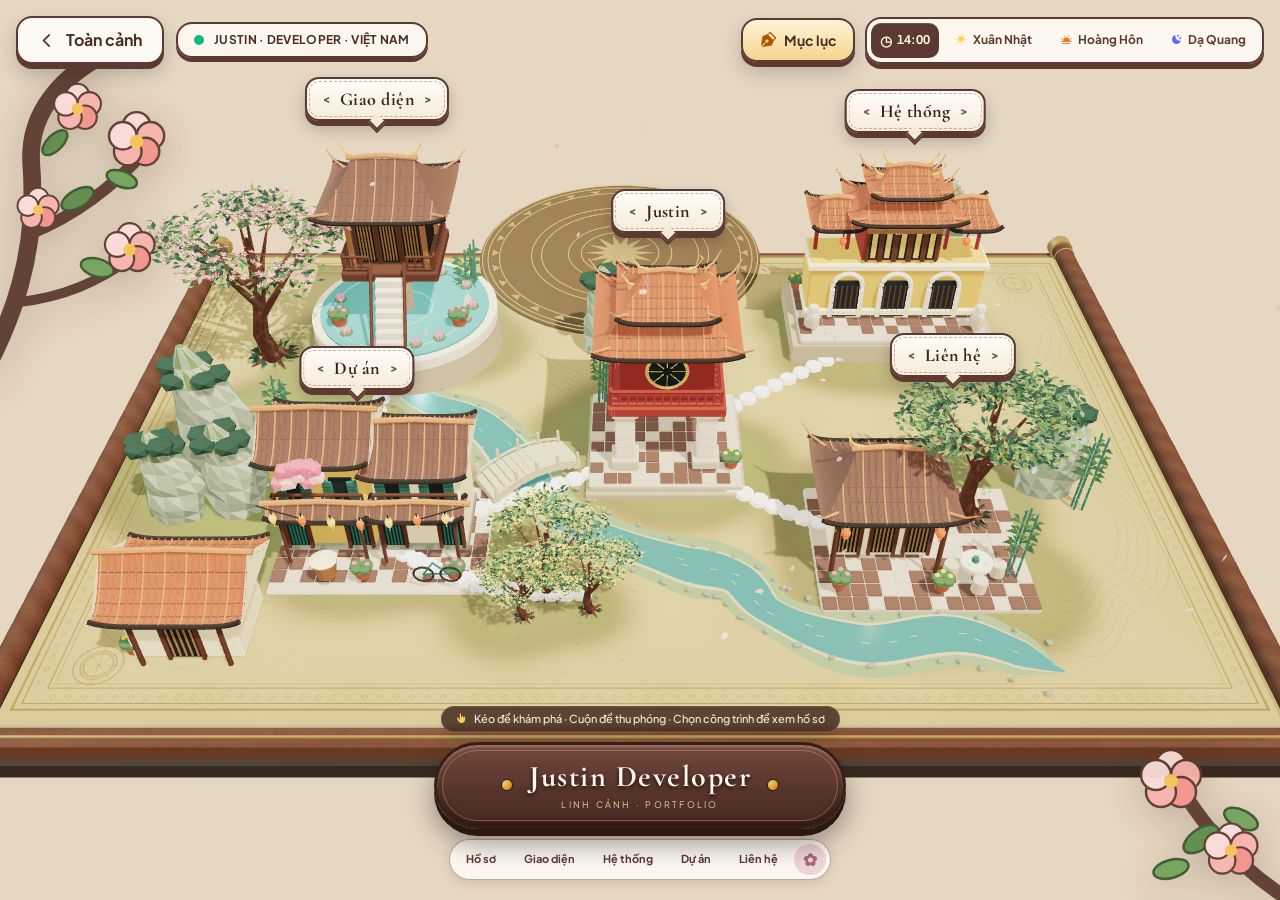
==== commit e604fc48: "Rebuild 3D map with Vietnam models, set tab title to Justin, new favicon Co-Authored-By: Claude Sonn" ====
--- a/index.html
+++ b/index.html
@@ -3,11 +3,11 @@
 <head>
     <meta charset="UTF-8">
     <meta name="viewport" content="width=device-width, initial-scale=1.0">
-    <title>Justin Developer — Linh Cảnh Portfolio</title>
-    <meta name="description" content="Khám phá portfolio Justin Developer qua bản đồ 3D cổ phong: giao diện, hệ thống, dự án và kết nối.">
+    <title>Justin</title>
+    <meta name="description" content="Khám phá portfolio Justin Developer qua sa bàn kiến trúc Việt Nam 3D: giao diện, hệ thống, dự án và kết nối.">
     <meta name="theme-color" content="#e6d7c3">
-    <meta property="og:title" content="Justin Developer — Linh Cảnh Portfolio">
-    <meta property="og:description" content="Một thế giới nhỏ. Những ý tưởng lớn. Khám phá dự án của Justin qua không gian 3D tương tác.">
+    <meta property="og:title" content="Justin">
+    <meta property="og:description" content="Một thế giới nhỏ. Những ý tưởng lớn. Khám phá dự án của Justin qua sa bàn kiến trúc Việt Nam tương tác.">
     <meta property="og:type" content="website">
     <link rel="icon" href="/favicon.svg" type="image/svg+xml">
     <link rel="stylesheet" href="/assets/utilities.css">
@@ -126,8 +126,9 @@
             </button>
 
             <!-- Time of Day / Lighting Peak FX Switcher -->
-            <div class="bg-[#fdfaf3]/95 border-[2.5px] border-[#5c3a31] rounded-2xl p-1 shadow-[0_5px_0_#5c3a31] flex items-center gap-1">
-                <button onclick="setAtmosphere('day')" id="env-day" class="px-3 py-1.5 rounded-xl text-xs font-bold transition-all bg-[#5c3a31] text-[#fdfaf3] flex items-center gap-1.5" title="Ban Ngày Trong Trẻo">
+            <div id="atmosphere-controls" class="bg-[#fdfaf3]/95 border-[2.5px] border-[#5c3a31] rounded-2xl p-1 shadow-[0_5px_0_#5c3a31] flex items-center gap-1">
+                <button type="button" onclick="enableLiveAtmosphere()" id="env-auto" aria-pressed="true" class="is-active" title="Ánh sáng theo giờ Việt Nam"><span id="live-clock">Tự động</span></button>
+                <button onclick="setAtmosphere('day')" id="env-day" class="px-3 py-1.5 rounded-xl text-xs font-bold transition-all text-[#5c3a31] flex items-center gap-1.5" title="Ban Ngày Trong Trẻo">
                     <i class="ph-fill ph-sun text-amber-300"></i>
                     <span class="hidden sm:inline">Xuân Nhật</span>
                 </button>
@@ -170,6 +171,7 @@
             <button type="button" onclick="focusStation('system')">Hệ thống</button>
             <button type="button" onclick="focusStation('graphic')">Dự án</button>
             <button type="button" onclick="focusStation('contact')">Liên hệ</button>
+            <button type="button" id="petal-toggle" onclick="togglePetals()" aria-label="Bật cánh hoa rơi" aria-pressed="false" title="Bật cánh hoa rơi">✿</button>
         </nav>
     </footer>
 
@@ -256,6 +258,7 @@
         </div>
     </div>
 
+    <script src="/assets/models/vietnam-models.js" defer></script>
     <script src="/assets/portfolio.js" defer></script>
 </body>
 </html>
--- a/assets/portfolio.css
+++ b/assets/portfolio.css
@@ -219,3 +219,19 @@
         @media (prefers-reduced-motion: reduce) {
             *, *::before, *::after { animation: none !important; transition: none !important; }
         }
+
+.station-art { display:block; width:100%; height:100%; object-fit:contain; filter:drop-shadow(0 5px 5px #543c231c); }
+
+#atmosphere-controls button { display:flex; align-items:center; justify-content:center; border-radius:10px; color:#5c3a31; font-size:12px; font-weight:700; transition:background .25s,color .25s; }
+#atmosphere-controls .is-active { background:#5c3a31!important; color:#fff6ea!important; box-shadow:inset 0 1px 1px #ffffff24; }
+#env-auto { padding:7px 9px; min-width:65px; gap:5px; font-variant-numeric:tabular-nums; }
+#env-auto::before { content:'◷'; font-size:14px; }
+
+@media(max-width:639px) {
+    #atmosphere-controls { gap:1px; }
+    #atmosphere-controls button { padding:6px 7px; min-width:25px; }
+    #env-auto { min-width:44px!important; font-size:10px!important; }
+    #env-auto::before { display:none; }
+}
+#quick-nav #petal-toggle { color:#aa6679; font-size:17px; padding:3px 9px; }
+#quick-nav #petal-toggle[aria-pressed=true] { background:#efd5d6; }
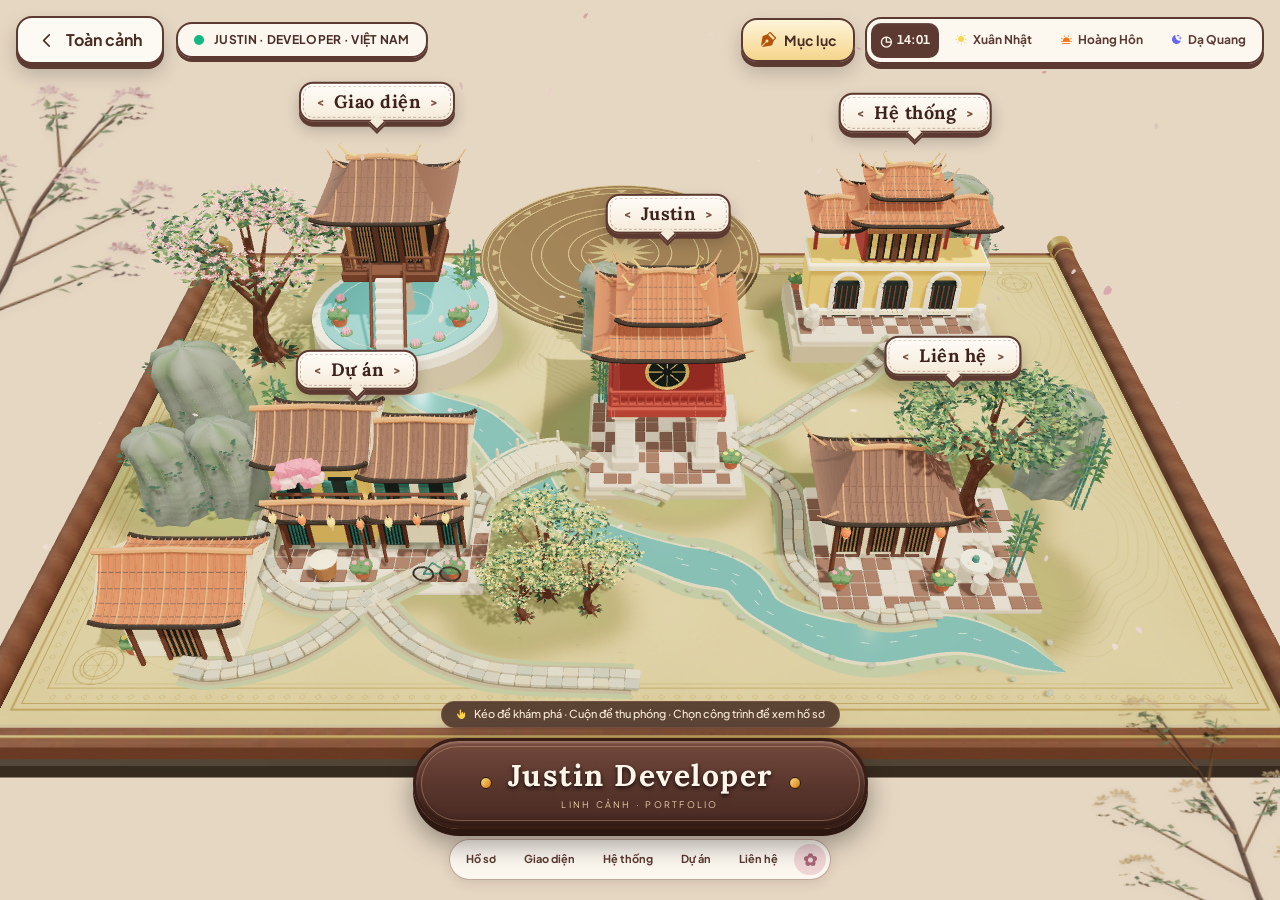
==== commit be66afa6: "Switch heading font to Lora for better Vietnamese diacritics Co-Authored-By: Claude Sonnet 5.5 <nore" ====
--- a/index.html
+++ b/index.html
@@ -13,7 +13,7 @@
     <link rel="stylesheet" href="/assets/utilities.css">
     <script src="/assets/vendor/three.min.js" defer></script>
     <!-- Google Fonts -->
-    <link href="https://fonts.googleapis.com/css2?family=Cormorant+Garamond:ital,wght@0,600;0,700;1,600&family=Plus+Jakarta+Sans:wght@400;500;600;700&display=swap" rel="stylesheet">
+    <link href="https://fonts.googleapis.com/css2?family=Lora:wght@600;700&family=Plus+Jakarta+Sans:wght@400;500;600;700&display=swap" rel="stylesheet">
     <!-- Phosphor Icons -->
     <link rel="stylesheet" href="/assets/vendor/phosphor/bold/style.css">
     <link rel="stylesheet" href="/assets/vendor/phosphor/fill/style.css">
@@ -27,76 +27,9 @@
     <div id="scene-status" role="status">Đang mở cuộn hành trình…</div>
     <noscript><div class="fallback-message">Portfolio cần JavaScript để mở bản đồ 3D. <a href="https://github.com/neyugn-yuh">Xem dự án của Justin trên GitHub →</a></div></noscript>
 
-    <!-- 2. FOREGROUND ILLUSTRATED FLORAL FRAME CORNERS (Matches Reference Image Framing) -->
-    <!-- Left Blossom Tree Foreground Branch -->
-    <svg class="corner-vine top-14 -left-4 w-44 md:w-64 h-auto opacity-95" viewBox="0 0 260 360" fill="none" xmlns="http://www.w3.org/2000/svg">
-        <!-- Branch -->
-        <path d="M-10 340 C30 270, 55 200, 48 110 C45 65, 70 30, 110 5" stroke="#5C3A31" stroke-width="18" stroke-linecap="round"/>
-        <path d="M48 180 C85 165, 125 140, 165 95" stroke="#5C3A31" stroke-width="12" stroke-linecap="round"/>
-        <path d="M35 250 C80 245, 115 230, 150 205" stroke="#5C3A31" stroke-width="10" stroke-linecap="round"/>
-        <!-- Leaves -->
-        <ellipse cx="95" cy="145" rx="18" ry="9" transform="rotate(-30 95 145)" fill="#5E8C4A" stroke="#3A582C" stroke-width="2.5"/>
-        <ellipse cx="140" cy="125" rx="16" ry="8" transform="rotate(20 140 125)" fill="#73A35D" stroke="#3A582C" stroke-width="2.5"/>
-        <ellipse cx="72" cy="88" rx="16" ry="8" transform="rotate(-45 72 88)" fill="#5E8C4A" stroke="#3A582C" stroke-width="2.5"/>
-        <ellipse cx="115" cy="215" rx="17" ry="9" transform="rotate(15 115 215)" fill="#73A35D" stroke="#3A582C" stroke-width="2.5"/>
-        <!-- Peach/Lotus Blossoms -->
-        <g transform="translate(155, 85)">
-            <circle cx="0" cy="-14" r="14" fill="#FADCD9" stroke="#5C3A31" stroke-width="2.5"/>
-            <circle cx="14" cy="-4" r="14" fill="#F7B5AE" stroke="#5C3A31" stroke-width="2.5"/>
-            <circle cx="9" cy="12" r="14" fill="#F2948B" stroke="#5C3A31" stroke-width="2.5"/>
-            <circle cx="-9" cy="12" r="14" fill="#F7B5AE" stroke="#5C3A31" stroke-width="2.5"/>
-            <circle cx="-14" cy="-4" r="14" fill="#FADCD9" stroke="#5C3A31" stroke-width="2.5"/>
-            <circle cx="0" cy="2" r="7" fill="#F6C358"/>
-        </g>
-        <g transform="translate(95, 52) scale(0.85)">
-            <circle cx="0" cy="-14" r="14" fill="#FADCD9" stroke="#5C3A31" stroke-width="2.5"/>
-            <circle cx="14" cy="-4" r="14" fill="#F7B5AE" stroke="#5C3A31" stroke-width="2.5"/>
-            <circle cx="9" cy="12" r="14" fill="#F2948B" stroke="#5C3A31" stroke-width="2.5"/>
-            <circle cx="-9" cy="12" r="14" fill="#F7B5AE" stroke="#5C3A31" stroke-width="2.5"/>
-            <circle cx="-14" cy="-4" r="14" fill="#FADCD9" stroke="#5C3A31" stroke-width="2.5"/>
-            <circle cx="0" cy="2" r="7" fill="#F6C358"/>
-        </g>
-        <g transform="translate(148, 195) scale(0.9)">
-            <circle cx="0" cy="-14" r="14" fill="#FADCD9" stroke="#5C3A31" stroke-width="2.5"/>
-            <circle cx="14" cy="-4" r="14" fill="#F7B5AE" stroke="#5C3A31" stroke-width="2.5"/>
-            <circle cx="9" cy="12" r="14" fill="#F2948B" stroke="#5C3A31" stroke-width="2.5"/>
-            <circle cx="-9" cy="12" r="14" fill="#F7B5AE" stroke="#5C3A31" stroke-width="2.5"/>
-            <circle cx="-14" cy="-4" r="14" fill="#FADCD9" stroke="#5C3A31" stroke-width="2.5"/>
-            <circle cx="0" cy="2" r="7" fill="#F6C358"/>
-        </g>
-        <g transform="translate(55, 155) scale(0.75)">
-            <circle cx="0" cy="-14" r="14" fill="#FADCD9" stroke="#5C3A31" stroke-width="2.5"/>
-            <circle cx="14" cy="-4" r="14" fill="#F7B5AE" stroke="#5C3A31" stroke-width="2.5"/>
-            <circle cx="9" cy="12" r="14" fill="#F2948B" stroke="#5C3A31" stroke-width="2.5"/>
-            <circle cx="-9" cy="12" r="14" fill="#F7B5AE" stroke="#5C3A31" stroke-width="2.5"/>
-            <circle cx="-14" cy="-4" r="14" fill="#FADCD9" stroke="#5C3A31" stroke-width="2.5"/>
-            <circle cx="0" cy="2" r="7" fill="#F6C358"/>
-        </g>
-    </svg>
-
-    <!-- Bottom Right Blossom Foreground Cluster -->
-    <svg class="corner-vine -bottom-6 -right-4 w-44 md:w-60 h-auto opacity-95" viewBox="0 0 240 240" fill="none" xmlns="http://www.w3.org/2000/svg">
-        <path d="M240 220 C190 190, 150 150, 110 80" stroke="#5C3A31" stroke-width="14" stroke-linecap="round"/>
-        <ellipse cx="145" cy="155" rx="20" ry="10" transform="rotate(-35 145 155)" fill="#5E8C4A" stroke="#3A582C" stroke-width="2.5"/>
-        <ellipse cx="185" cy="135" rx="18" ry="9" transform="rotate(25 185 135)" fill="#73A35D" stroke="#3A582C" stroke-width="2.5"/>
-        <ellipse cx="115" cy="185" rx="18" ry="9" transform="rotate(-15 115 185)" fill="#73A35D" stroke="#3A582C" stroke-width="2.5"/>
-        <g transform="translate(115, 95)">
-            <circle cx="0" cy="-14" r="15" fill="#FADCD9" stroke="#5C3A31" stroke-width="2.5"/>
-            <circle cx="15" cy="-4" r="15" fill="#F7B5AE" stroke="#5C3A31" stroke-width="2.5"/>
-            <circle cx="10" cy="13" r="15" fill="#F2948B" stroke="#5C3A31" stroke-width="2.5"/>
-            <circle cx="-10" cy="13" r="15" fill="#F7B5AE" stroke="#5C3A31" stroke-width="2.5"/>
-            <circle cx="-15" cy="-4" r="15" fill="#FADCD9" stroke="#5C3A31" stroke-width="2.5"/>
-            <circle cx="0" cy="2" r="7" fill="#F6C358"/>
-        </g>
-        <g transform="translate(175, 165) scale(0.88)">
-            <circle cx="0" cy="-14" r="15" fill="#FADCD9" stroke="#5C3A31" stroke-width="2.5"/>
-            <circle cx="15" cy="-4" r="15" fill="#F7B5AE" stroke="#5C3A31" stroke-width="2.5"/>
-            <circle cx="10" cy="13" r="15" fill="#F2948B" stroke="#5C3A31" stroke-width="2.5"/>
-            <circle cx="-10" cy="13" r="15" fill="#F7B5AE" stroke="#5C3A31" stroke-width="2.5"/>
-            <circle cx="-15" cy="-4" r="15" fill="#FADCD9" stroke="#5C3A31" stroke-width="2.5"/>
-            <circle cx="0" cy="2" r="7" fill="#F6C358"/>
-        </g>
-    </svg>
+    <!-- Botanical cutouts rendered from the same leaves and blossoms as the 3D scene. -->
+    <div class="botanical-frame frame-left" aria-hidden="true"><img src="/assets/models/frame-pink.webp" alt="" width="700" height="900" decoding="async"></div>
+    <div class="botanical-frame frame-right" aria-hidden="true"><img src="/assets/models/frame-gold.webp" alt="" width="700" height="900" decoding="async"></div>
 
     <!-- 3. FLOATING 3D STATION LABELS CONTAINER -->
     <div id="labels-layer" class="fixed inset-0 pointer-events-none z-10"></div>
--- a/assets/portfolio.css
+++ b/assets/portfolio.css
@@ -25,7 +25,8 @@
         }
 
         .font-serif-oriental {
-            font-family: 'Cormorant Garamond', serif;
+            font-family: 'Lora', 'Noto Serif', Georgia, serif;
+            line-height: 1.35;
         }
 
         /* 3D Canvas Container */
@@ -42,14 +43,11 @@
             cursor: grabbing;
         }
 
-        /* Decorative Floral Corner Overlays (like reference image) */
-        .corner-vine {
-            position: fixed;
-            pointer-events: none;
-            z-index: 15;
-            transition: filter 0.6s ease, opacity 0.6s ease;
-            filter: drop-shadow(0 8px 20px rgba(68, 38, 25, 0.25));
-        }
+        .botanical-frame { position:fixed; width:clamp(200px,22vw,285px); pointer-events:none; z-index:6; opacity:.74; }
+        .botanical-frame img { display:block; width:100%; height:auto; filter:drop-shadow(0 3px 4px #584b3820); }
+        .frame-left { top:68px; left:-100px; transform:rotate(-9deg); }
+        .frame-right { right:-85px; bottom:-145px; transform:scaleX(-1) rotate(-12deg); }
+        body[data-atmosphere=night] .botanical-frame { opacity:.42; }
 
         /* Floating 3D-tracked HTML Ribbon Labels */
         .station-label {
@@ -203,7 +201,9 @@
             header button { min-height: 40px; }
             #btn-reset-cam { padding: 9px 12px; font-size: 12px; }
             #btn-svg-drawer { padding: 9px 12px; }
-            .corner-vine { width: 110px; opacity: .65; }
+            .botanical-frame { width:155px; opacity:.62; }
+            .frame-left { left:-76px; top:76px; }
+            .frame-right { right:-62px; bottom:-96px; }
             .station-label .ribbon-pill { padding: 5px 8px; gap: 5px; border-width: 2px; }
             .station-label .ribbon-pill > span:nth-child(2) { font-size: 14px; }
             footer { bottom: max(16px, env(safe-area-inset-bottom)) !important; gap: 9px !important; }
